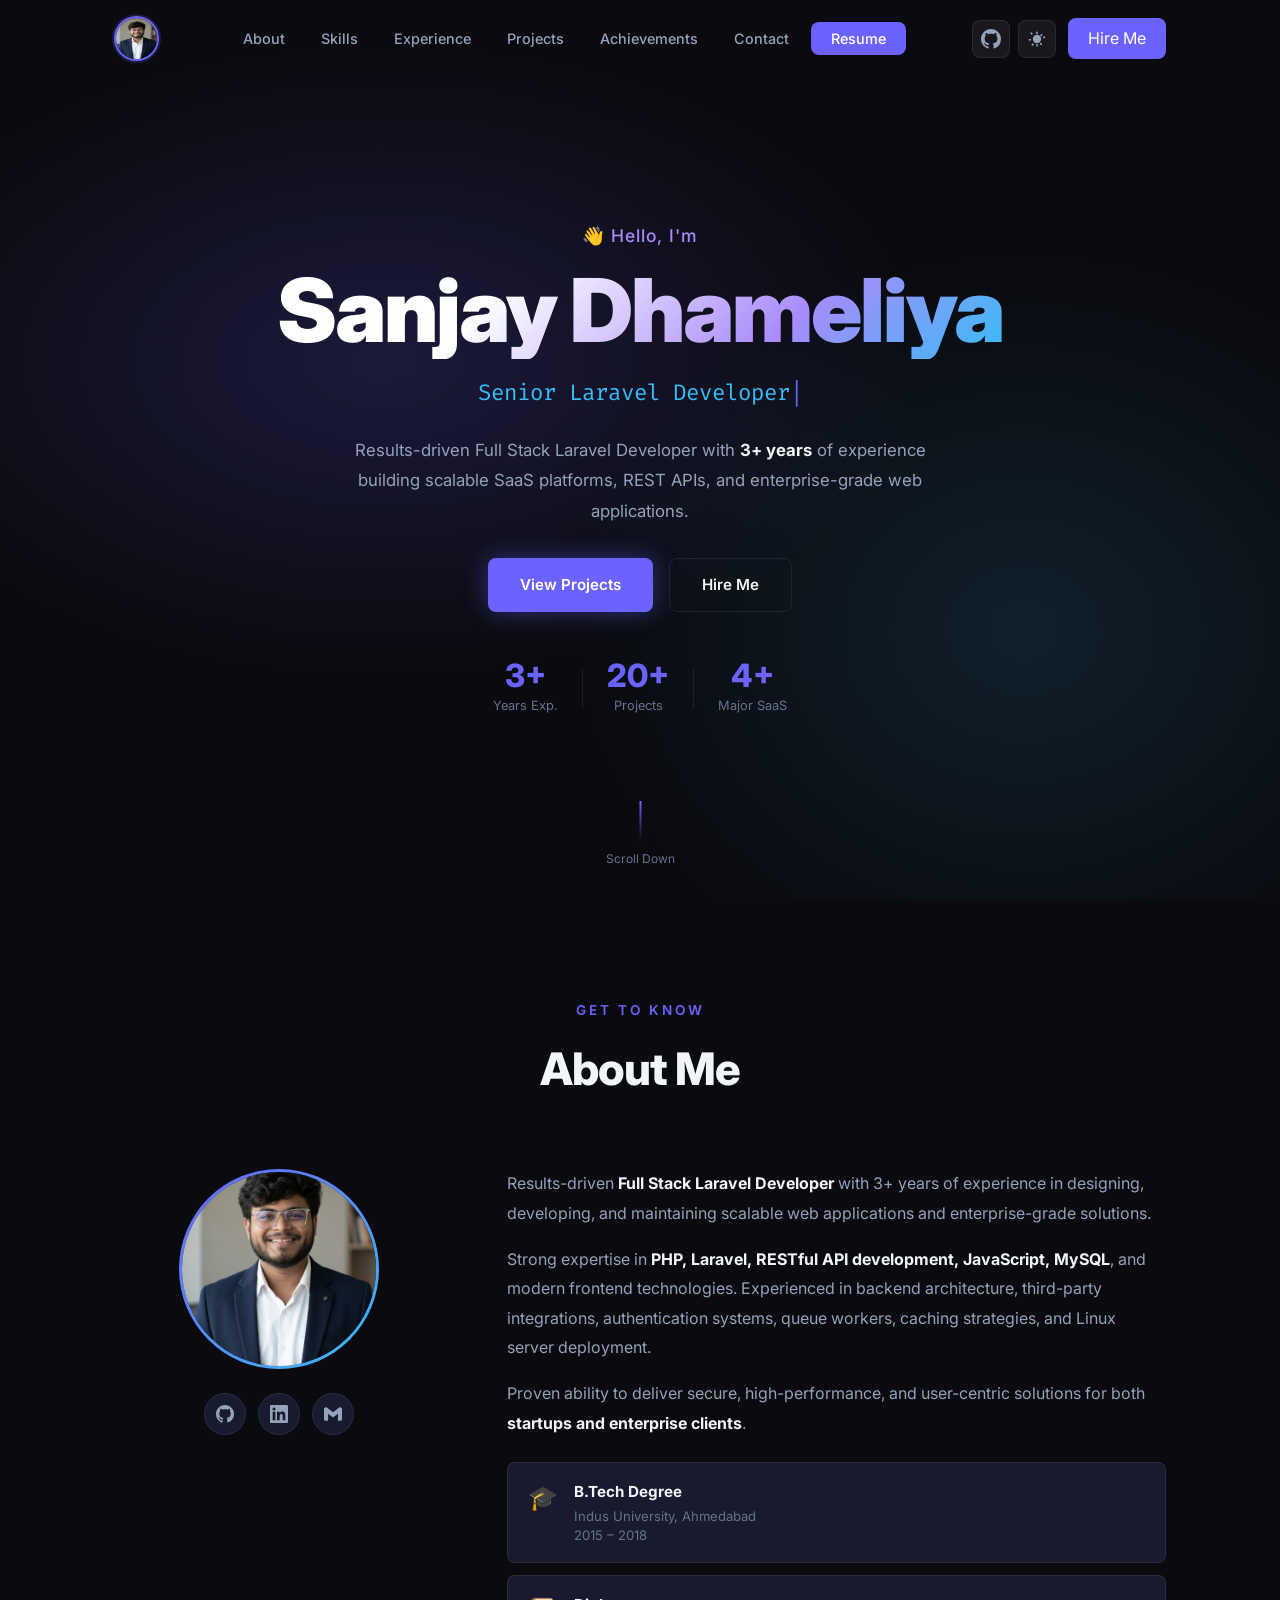
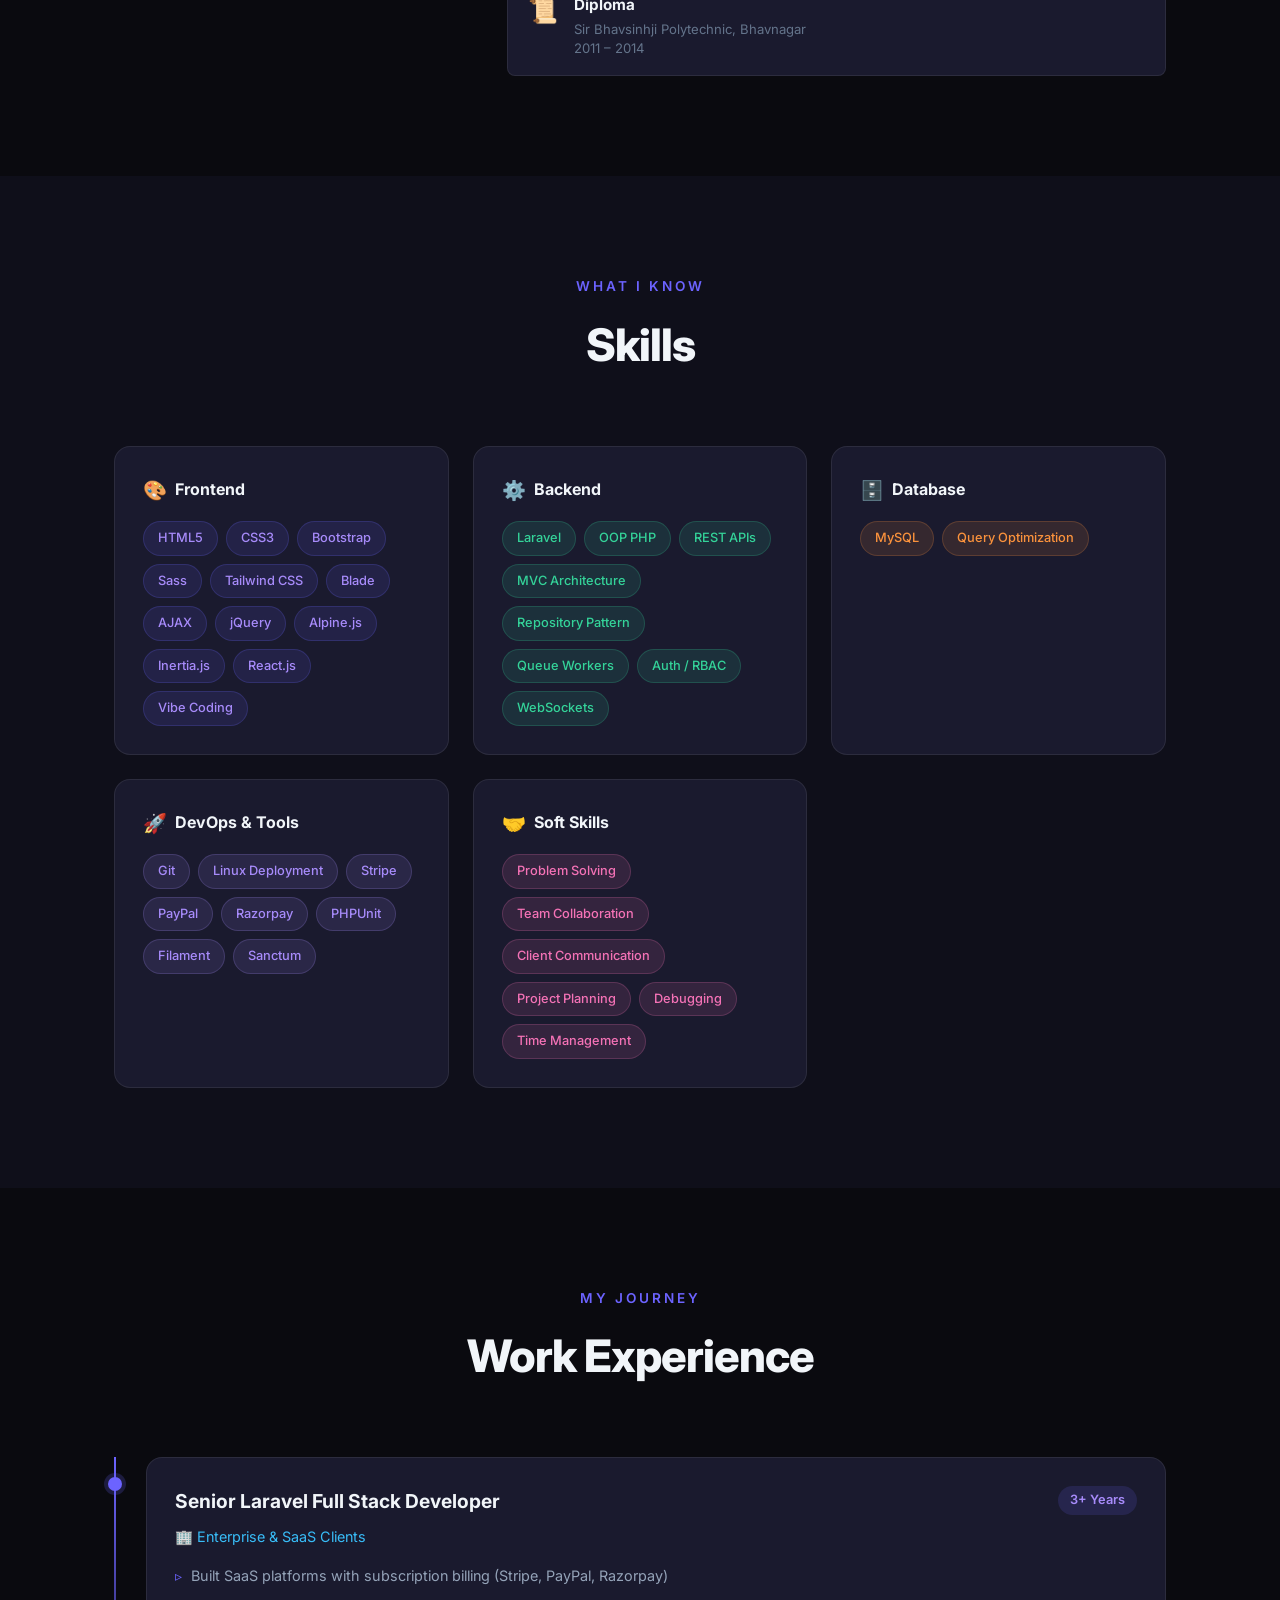
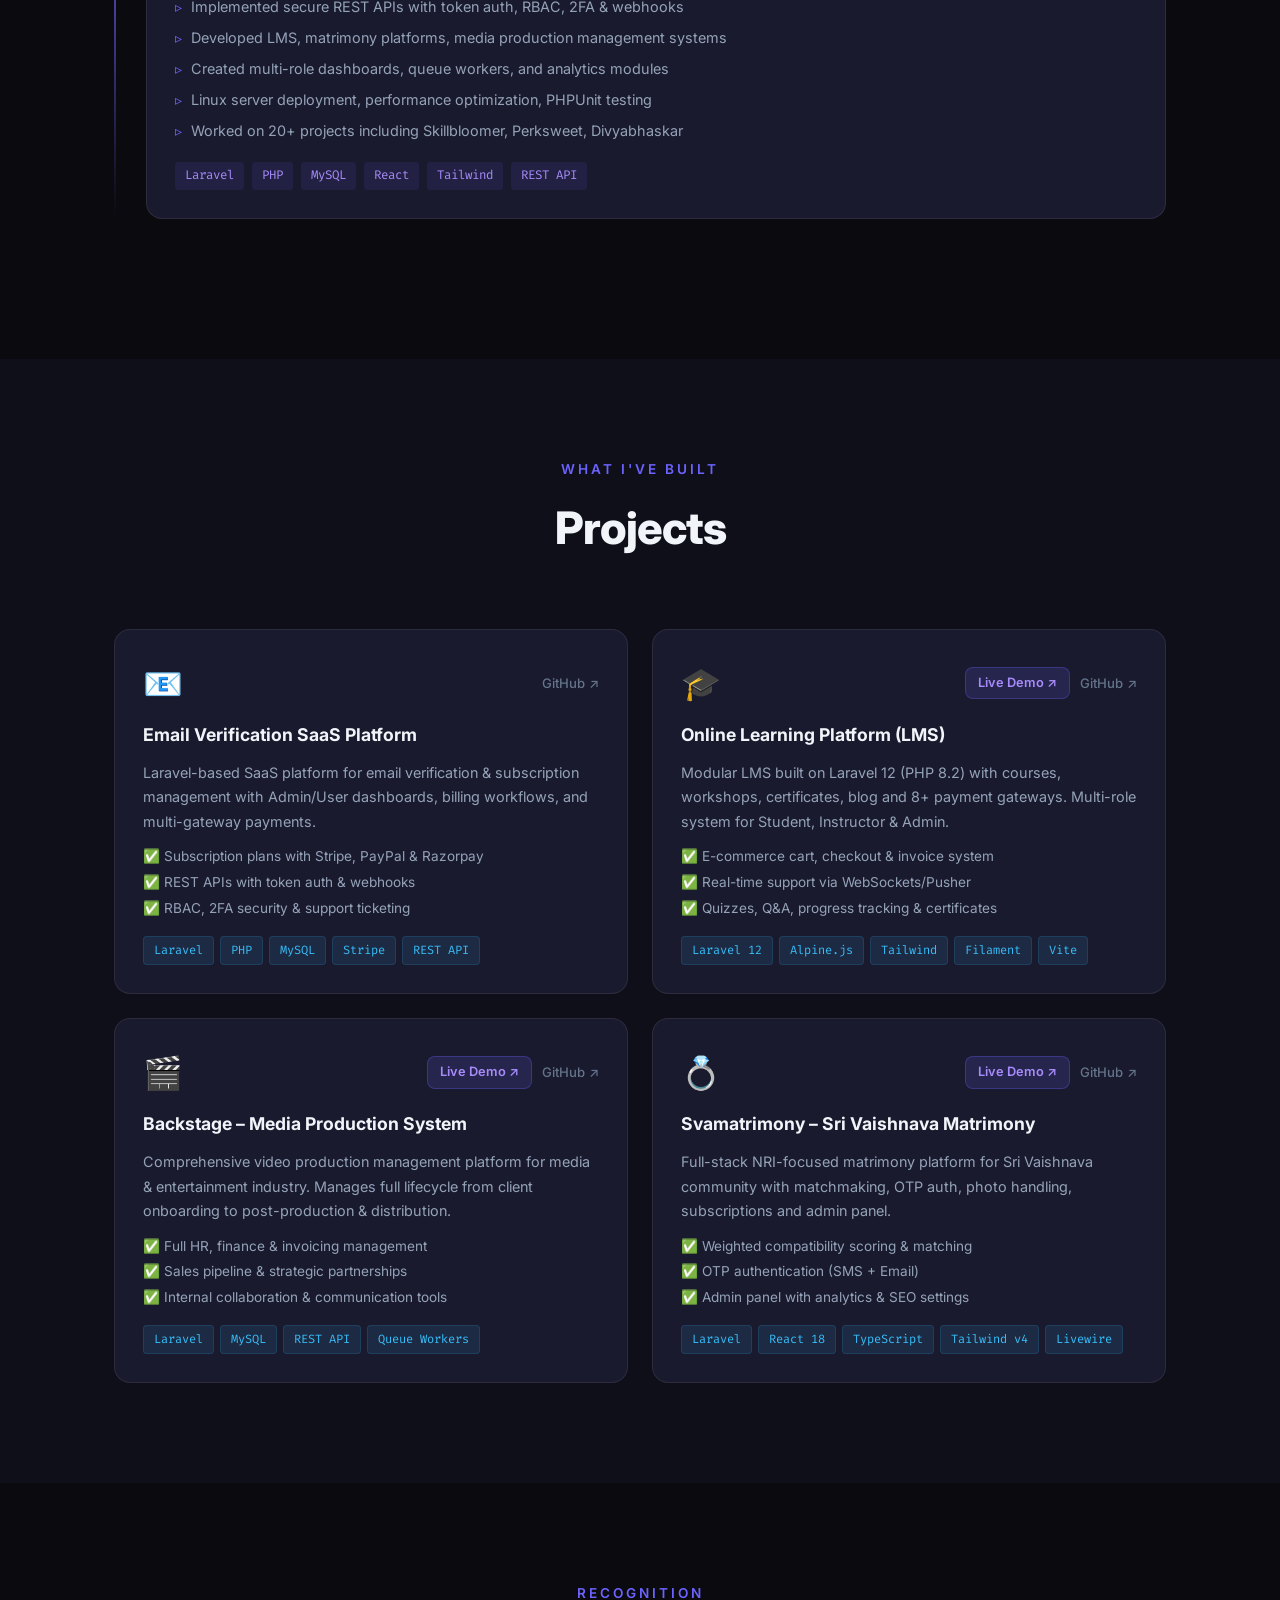
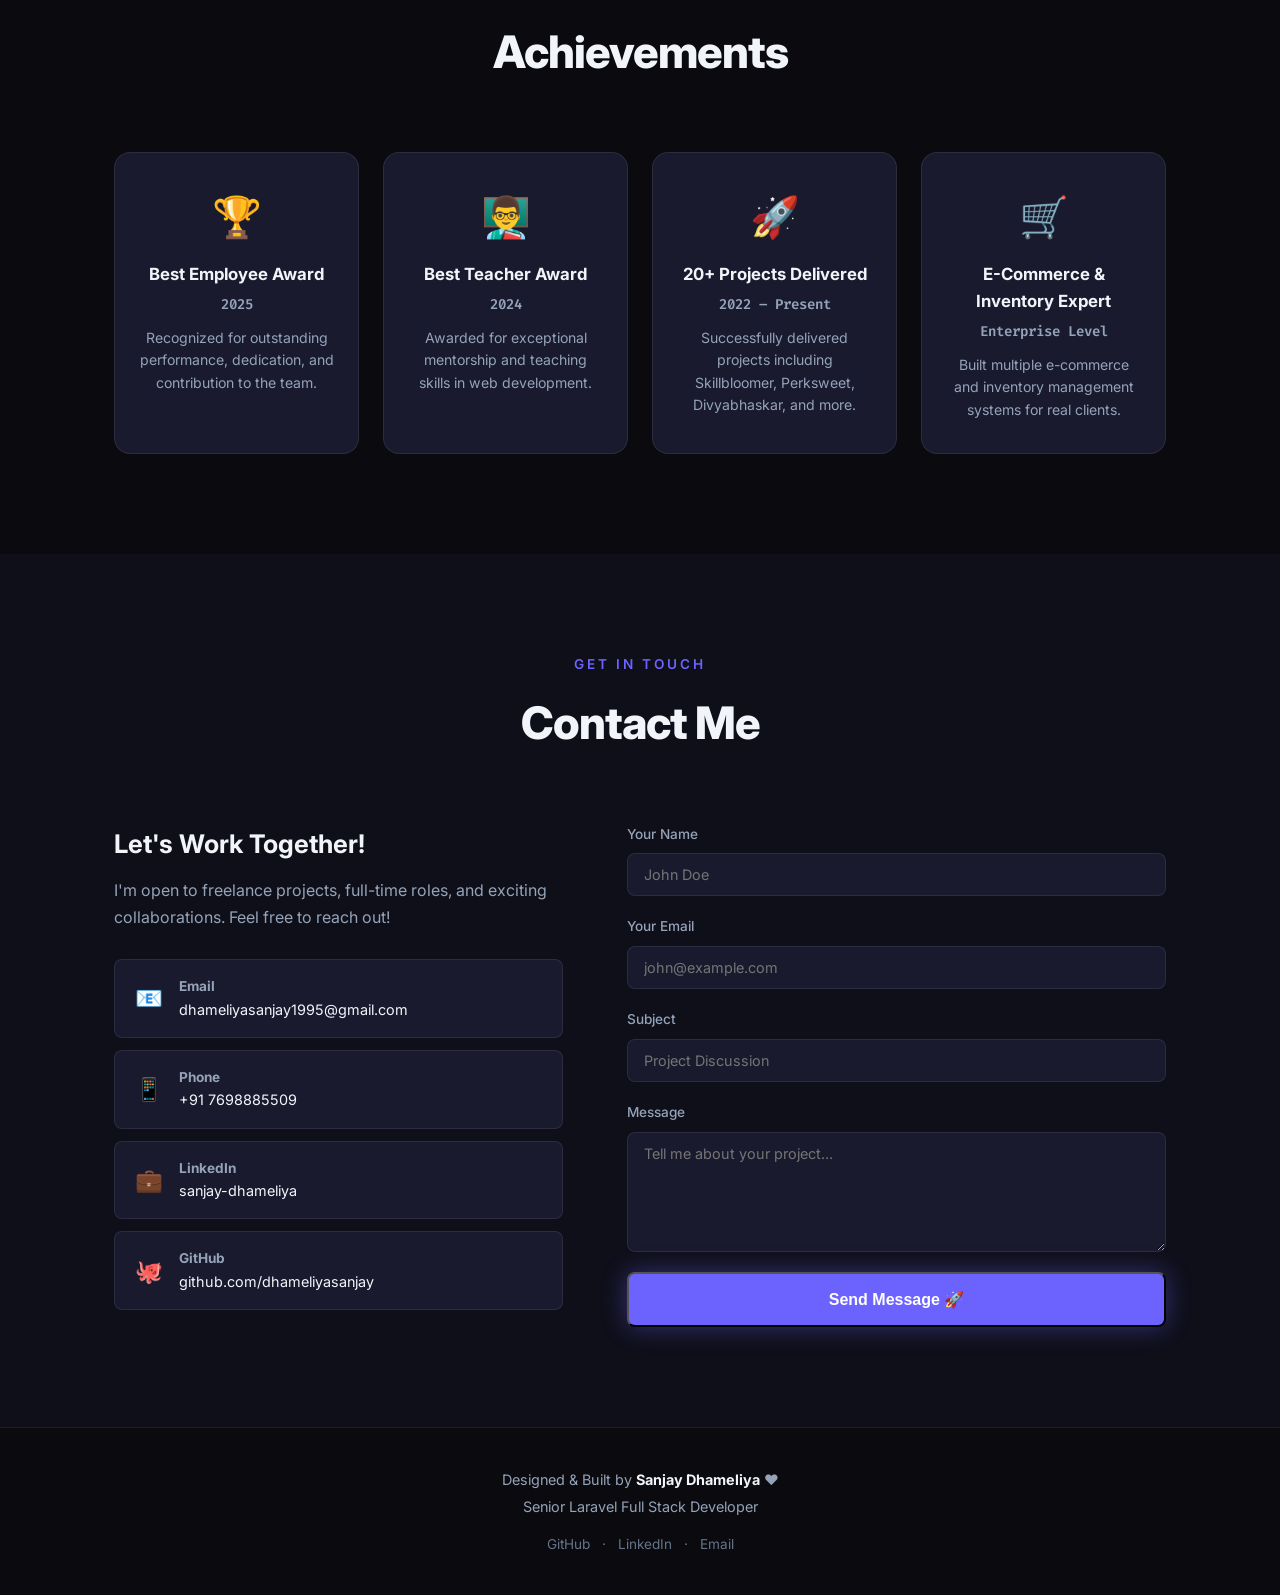
==== index.html @ bcef77a1 "Initial portfolio commit in changes1" ====
<!DOCTYPE html>
<html lang="en">
<head>
  <meta charset="UTF-8" />
  <meta name="viewport" content="width=device-width, initial-scale=1.0" />
  <title>Sanjay Dhameliya | Senior Laravel Full Stack Developer</title>
  <meta name="description" content="Senior Laravel Full Stack Developer with 3+ years experience in SaaS, APIs & Scalable Web Applications." />
  <link rel="preconnect" href="https://fonts.googleapis.com" />
  <link href="https://fonts.googleapis.com/css2?family=Inter:wght@300;400;500;600;700;800;900&family=Fira+Code:wght@400;500&display=swap" rel="stylesheet" />
  <link rel="stylesheet" href="style.css" />
</head>
<body>

  <!-- NAV -->
  <nav class="navbar" id="navbar">
    <div class="nav-container">
      <a href="#hero" class="nav-logo"><img class="dot" src="images/s1.png" alt="SD" /><span ></span></a>
      <ul class="nav-links" id="navLinks">
        <li><a href="#about">About</a></li>
        <li><a href="#skills">Skills</a></li>
        <li><a href="#experience">Experience</a></li>
        <li><a href="#projects">Projects</a></li>
        <li><a href="#achievements">Achievements</a></li>
        <li><a href="#contact">Contact</a></li>
        <li><a href="Sanjay dhameliya.pdf" target="_blank" class="btn-resume">Resume</a></li>
        <li class="mobile-theme-row" style="display:none;">
          <a href="https://github.com/dhameliyasanjay" target="_blank" class="nav-icon-btn" title="GitHub" aria-label="GitHub">
            <svg viewBox="0 0 24 24" fill="currentColor" width="20" height="20"><path d="M12 0C5.37 0 0 5.37 0 12c0 5.31 3.435 9.795 8.205 11.385.6.105.825-.255.825-.57 0-.285-.015-1.23-.015-2.235-3.015.555-3.795-.735-4.035-1.41-.135-.345-.72-1.41-1.23-1.695-.42-.225-1.02-.78-.015-.795.945-.015 1.62.87 1.845 1.23 1.08 1.815 2.805 1.305 3.495.99.105-.78.42-1.305.765-1.605-2.67-.3-5.46-1.335-5.46-5.925 0-1.305.465-2.385 1.23-3.225-.12-.3-.54-1.53.12-3.18 0 0 1.005-.315 3.3 1.23.96-.27 1.98-.405 3-.405s2.04.135 3 .405c2.295-1.56 3.3-1.23 3.3-1.23.66 1.65.24 2.88.12 3.18.765.84 1.23 1.905 1.23 3.225 0 4.605-2.805 5.625-5.475 5.925.435.375.81 1.095.81 2.22 0 1.605-.015 2.895-.015 3.3 0 .315.225.69.825.57A12.02 12.02 0 0024 12c0-6.63-5.37-12-12-12z"/></svg>
          </a>
          <button class="nav-icon-btn" id="themeToggleMobile" title="Toggle Theme" aria-label="Toggle Theme">
            <svg id="themeIconMobile" viewBox="0 0 24 24" fill="currentColor" width="20" height="20"><path d="M12 3a1 1 0 011 1v1a1 1 0 11-2 0V4a1 1 0 011-1zm0 15a1 1 0 011 1v1a1 1 0 11-2 0v-1a1 1 0 011-1zm9-9a1 1 0 110 2h-1a1 1 0 110-2h1zM4 12a1 1 0 110 2H3a1 1 0 110-2h1zm14.243-5.757a1 1 0 010 1.414l-.707.707a1 1 0 11-1.414-1.414l.707-.707a1 1 0 011.414 0zM7.879 17.536a1 1 0 010 1.414l-.707.707a1 1 0 11-1.414-1.414l.707-.707a1 1 0 011.414 0zm9.9 1.414a1 1 0 01-1.414 0l-.707-.707a1 1 0 011.414-1.414l.707.707a1 1 0 010 1.414zM6.464 6.464a1 1 0 01-1.414 0l-.707-.707A1 1 0 015.757 4.343l.707.707a1 1 0 010 1.414zM12 7a5 5 0 110 10A5 5 0 0112 7z"/></svg>
          </button>
          <span style="color:var(--text3); font-size:0.85rem;">Toggle Theme</span>
        </li>
      </ul>

      <div class="nav-actions">
        <a href="https://github.com/dhameliyasanjay" target="_blank" class="nav-icon-btn" title="GitHub" aria-label="GitHub">
          <svg viewBox="0 0 24 24" fill="currentColor" width="20" height="20"><path d="M12 0C5.37 0 0 5.37 0 12c0 5.31 3.435 9.795 8.205 11.385.6.105.825-.255.825-.57 0-.285-.015-1.23-.015-2.235-3.015.555-3.795-.735-4.035-1.41-.135-.345-.72-1.41-1.23-1.695-.42-.225-1.02-.78-.015-.795.945-.015 1.62.87 1.845 1.23 1.08 1.815 2.805 1.305 3.495.99.105-.78.42-1.305.765-1.605-2.67-.3-5.46-1.335-5.46-5.925 0-1.305.465-2.385 1.23-3.225-.12-.3-.54-1.53.12-3.18 0 0 1.005-.315 3.3 1.23.96-.27 1.98-.405 3-.405s2.04.135 3 .405c2.295-1.56 3.3-1.23 3.3-1.23.66 1.65.24 2.88.12 3.18.765.84 1.23 1.905 1.23 3.225 0 4.605-2.805 5.625-5.475 5.925.435.375.81 1.095.81 2.22 0 1.605-.015 2.895-.015 3.3 0 .315.225.69.825.57A12.02 12.02 0 0024 12c0-6.63-5.37-12-12-12z"/></svg>
        </a>
        <button class="nav-icon-btn" id="themeToggle" title="Toggle Theme" aria-label="Toggle Theme">
          <svg id="themeIcon" viewBox="0 0 24 24" fill="currentColor" width="20" height="20"><path d="M12 3a1 1 0 011 1v1a1 1 0 11-2 0V4a1 1 0 011-1zm0 15a1 1 0 011 1v1a1 1 0 11-2 0v-1a1 1 0 011-1zm9-9a1 1 0 110 2h-1a1 1 0 110-2h1zM4 12a1 1 0 110 2H3a1 1 0 110-2h1zm14.243-5.757a1 1 0 010 1.414l-.707.707a1 1 0 11-1.414-1.414l.707-.707a1 1 0 011.414 0zM7.879 17.536a1 1 0 010 1.414l-.707.707a1 1 0 11-1.414-1.414l.707-.707a1 1 0 011.414 0zm9.9 1.414a1 1 0 01-1.414 0l-.707-.707a1 1 0 011.414-1.414l.707.707a1 1 0 010 1.414zM6.464 6.464a1 1 0 01-1.414 0l-.707-.707A1 1 0 015.757 4.343l.707.707a1 1 0 010 1.414zM12 7a5 5 0 110 10A5 5 0 0112 7z"/></svg>
        </button>
        <a href="#contact" class="btn-resume nav-hire-btn">Hire Me</a>
      </div>
      <button class="hamburger" id="hamburger" aria-label="Menu">
        <span></span><span></span><span></span>
      </button>
    </div>
  </nav>

  <!-- HERO -->
  <section class="hero" id="hero">
    <div class="hero-bg"></div>
    <div class="hero-content">
      <p class="hero-greeting reveal">👋 Hello, I'm</p>
      <h1 class="hero-name reveal">Sanjay Dhameliya</h1>
      <h2 class="hero-role reveal">
        <span class="typed-text" id="typedText"></span><span class="cursor">|</span>
      </h2>
      <p class="hero-desc reveal">
        Results-driven Full Stack Laravel Developer with <strong>3+ years</strong> of experience building scalable SaaS platforms, REST APIs, and enterprise-grade web applications.
      </p>
      <div class="hero-btns reveal">
        <a href="#projects" class="btn-primary">View Projects</a>
        <a href="#contact" class="btn-secondary">Hire Me</a>
      </div>
      <div class="hero-stats reveal">
        <div class="stat"><span class="stat-num">3+</span><span class="stat-label">Years Exp.</span></div>
        <div class="stat-divider"></div>
        <div class="stat"><span class="stat-num">20+</span><span class="stat-label">Projects</span></div>
        <div class="stat-divider"></div>
        <div class="stat"><span class="stat-num">4</span><span class="stat-label">Major SaaS</span></div>
      </div>
    </div>
    <div class="hero-scroll">
      <span></span>
      <p>Scroll Down</p>
    </div>
  </section>

  <!-- ABOUT -->
  <section class="section" id="about">
    <div class="container">
      <div class="section-header reveal">
        <p class="section-tag">Get To Know</p>
        <h2 class="section-title">About Me</h2>
      </div>
      <div class="about-grid">
        <div class="about-image reveal">
          <div class="about-avatar">
            <div class="avatar-inner">
              <img src="images/s1.png" alt="Sanjay Dhameliya" class="avatar-img" />
            </div>
          </div>
          <div class="about-socials">
            <a href="https://github.com/dhameliyasanjay" target="_blank" class="social-link" title="GitHub">
              <svg viewBox="0 0 24 24" fill="currentColor"><path d="M12 0C5.37 0 0 5.37 0 12c0 5.31 3.435 9.795 8.205 11.385.6.105.825-.255.825-.57 0-.285-.015-1.23-.015-2.235-3.015.555-3.795-.735-4.035-1.41-.135-.345-.72-1.41-1.23-1.695-.42-.225-1.02-.78-.015-.795.945-.015 1.62.87 1.845 1.23 1.08 1.815 2.805 1.305 3.495.99.105-.78.42-1.305.765-1.605-2.67-.3-5.46-1.335-5.46-5.925 0-1.305.465-2.385 1.23-3.225-.12-.3-.54-1.53.12-3.18 0 0 1.005-.315 3.3 1.23.96-.27 1.98-.405 3-.405s2.04.135 3 .405c2.295-1.56 3.3-1.23 3.3-1.23.66 1.65.24 2.88.12 3.18.765.84 1.23 1.905 1.23 3.225 0 4.605-2.805 5.625-5.475 5.925.435.375.81 1.095.81 2.22 0 1.605-.015 2.895-.015 3.3 0 .315.225.69.825.57A12.02 12.02 0 0024 12c0-6.63-5.37-12-12-12z"/></svg>
            </a>
            <a href="https://www.linkedin.com/in/sanjay-dhameliya" target="_blank" class="social-link" title="LinkedIn">
              <svg viewBox="0 0 24 24" fill="currentColor"><path d="M20.447 20.452h-3.554v-5.569c0-1.328-.027-3.037-1.852-3.037-1.853 0-2.136 1.445-2.136 2.939v5.667H9.351V9h3.414v1.561h.046c.477-.9 1.637-1.85 3.37-1.85 3.601 0 4.267 2.37 4.267 5.455v6.286zM5.337 7.433a2.062 2.062 0 01-2.063-2.065 2.064 2.064 0 112.063 2.065zm1.782 13.019H3.555V9h3.564v11.452zM22.225 0H1.771C.792 0 0 .774 0 1.729v20.542C0 23.227.792 24 1.771 24h20.451C23.2 24 24 23.227 24 22.271V1.729C24 .774 23.2 0 22.222 0h.003z"/></svg>
            </a>
            <a href="mailto:dhameliyasanjay1995@gmail.com" class="social-link" title="Email">
              <svg viewBox="0 0 24 24" fill="currentColor"><path d="M24 5.457v13.909c0 .904-.732 1.636-1.636 1.636h-3.819V11.73L12 16.64l-6.545-4.91v9.273H1.636A1.636 1.636 0 010 19.366V5.457c0-2.023 2.309-3.178 3.927-1.964L5.455 4.64 12 9.548l6.545-4.91 1.528-1.145C21.69 2.28 24 3.434 24 5.457z"/></svg>
            </a>
          </div>
        </div>
        <div class="about-text reveal">
          <p>Results-driven <strong>Full Stack Laravel Developer</strong> with 3+ years of experience in designing, developing, and maintaining scalable web applications and enterprise-grade solutions.</p>
          <p>Strong expertise in <strong>PHP, Laravel, RESTful API development, JavaScript, MySQL</strong>, and modern frontend technologies. Experienced in backend architecture, third-party integrations, authentication systems, queue workers, caching strategies, and Linux server deployment.</p>
          <p>Proven ability to deliver secure, high-performance, and user-centric solutions for both <strong>startups and enterprise clients</strong>.</p>
          <div class="about-cards">
            <div class="about-card">
              <span class="about-card-icon">🎓</span>
              <div>
                <strong>B.Tech Degree</strong>
                <p>Indus University, Ahmedabad<br/>2015 – 2018</p>
              </div>
            </div>
            <div class="about-card">
              <span class="about-card-icon">📜</span>
              <div>
                <strong>Diploma</strong>
                <p>Sir Bhavsinhji Polytechnic, Bhavnagar<br/>2011 – 2014</p>
              </div>
            </div>
          </div>
        </div>
      </div>
    </div>
  </section>

  <!-- SKILLS -->
  <section class="section section-dark" id="skills">
    <div class="container">
      <div class="section-header reveal">
        <p class="section-tag">What I Know</p>
        <h2 class="section-title">Skills</h2>
      </div>
      <div class="skills-grid">
        <div class="skill-group reveal">
          <h3 class="skill-group-title"><span class="skill-icon">🎨</span> Frontend</h3>
          <div class="skill-tags">
            <span class="tag">HTML5</span><span class="tag">CSS3</span><span class="tag">Bootstrap</span>
            <span class="tag">Sass</span><span class="tag">Tailwind CSS</span><span class="tag">Blade</span>
            <span class="tag">AJAX</span><span class="tag">jQuery</span><span class="tag">Alpine.js</span>
            <span class="tag">Inertia.js</span><span class="tag">React.js</span><span class="tag">Vibe Coding</span>
          </div>
        </div>
        <div class="skill-group reveal">
          <h3 class="skill-group-title"><span class="skill-icon">⚙️</span> Backend</h3>
          <div class="skill-tags">
            <span class="tag tag-green">Laravel</span><span class="tag tag-green">OOP PHP</span>
            <span class="tag tag-green">REST APIs</span><span class="tag tag-green">MVC Architecture</span>
            <span class="tag tag-green">Repository Pattern</span><span class="tag tag-green">Queue Workers</span>
            <span class="tag tag-green">Auth / RBAC</span><span class="tag tag-green">WebSockets</span>
          </div>
        </div>
        <div class="skill-group reveal">
          <h3 class="skill-group-title"><span class="skill-icon">🗄️</span> Database</h3>
          <div class="skill-tags">
            <span class="tag tag-orange">MySQL</span><span class="tag tag-orange">Query Optimization</span>
          </div>
        </div>
        <div class="skill-group reveal">
          <h3 class="skill-group-title"><span class="skill-icon">🚀</span> DevOps & Tools</h3>
          <div class="skill-tags">
            <span class="tag tag-purple">Git</span><span class="tag tag-purple">Linux Deployment</span>
            <span class="tag tag-purple">Stripe</span><span class="tag tag-purple">PayPal</span>
            <span class="tag tag-purple">Razorpay</span><span class="tag tag-purple">PHPUnit</span>
            <span class="tag tag-purple">Filament</span><span class="tag tag-purple">Sanctum</span>
          </div>
        </div>
        <div class="skill-group reveal">
          <h3 class="skill-group-title"><span class="skill-icon">🤝</span> Soft Skills</h3>
          <div class="skill-tags">
            <span class="tag tag-pink">Problem Solving</span><span class="tag tag-pink">Team Collaboration</span>
            <span class="tag tag-pink">Client Communication</span><span class="tag tag-pink">Project Planning</span>
            <span class="tag tag-pink">Debugging</span><span class="tag tag-pink">Time Management</span>
          </div>
        </div>
      </div>
    </div>
  </section>

  <!-- EXPERIENCE -->
  <section class="section" id="experience">
    <div class="container">
      <div class="section-header reveal">
        <p class="section-tag">My Journey</p>
        <h2 class="section-title">Work Experience</h2>
      </div>
      <div class="timeline">
        <div class="timeline-item reveal">
          <div class="timeline-dot"></div>
          <div class="timeline-card">
            <div class="timeline-header">
              <h3>Senior Laravel Full Stack Developer</h3>
              <span class="timeline-badge">3+ Years</span>
            </div>
            <p class="timeline-company">🏢 Enterprise & SaaS Clients</p>
            <ul class="timeline-list">
              <li>Built SaaS platforms with subscription billing (Stripe, PayPal, Razorpay)</li>
              <li>Implemented secure REST APIs with token auth, RBAC, 2FA & webhooks</li>
              <li>Developed LMS, matrimony platforms, media production management systems</li>
              <li>Created multi-role dashboards, queue workers, and analytics modules</li>
              <li>Linux server deployment, performance optimization, PHPUnit testing</li>
              <li>Worked on 20+ projects including Skillbloomer, Perksweet, Divyabhaskar</li>
            </ul>
            <div class="timeline-tech">
              <span>Laravel</span><span>PHP</span><span>MySQL</span><span>React</span><span>Tailwind</span><span>REST API</span>
            </div>
          </div>
        </div>
      </div>
    </div>
  </section>

  <!-- PROJECTS -->
  <section class="section section-dark" id="projects">
    <div class="container">
      <div class="section-header reveal">
        <p class="section-tag">What I've Built</p>
        <h2 class="section-title">Projects</h2>
      </div>
      <div class="projects-grid">

        <div class="project-card reveal">
          <div class="project-top">
            <div class="project-icon">📧</div>
            <div class="project-links">
              <a href="https://github.com/dhameliyasanjay" target="_blank" class="proj-link">GitHub ↗</a>
            </div>
          </div>
          <h3>Email Verification SaaS Platform</h3>
          <p>Laravel-based SaaS platform for email verification & subscription management with Admin/User dashboards, billing workflows, and multi-gateway payments.</p>
          <ul class="project-features">
            <li>✅ Subscription plans with Stripe, PayPal & Razorpay</li>
            <li>✅ REST APIs with token auth & webhooks</li>
            <li>✅ RBAC, 2FA security & support ticketing</li>
          </ul>
          <div class="project-tech">
            <span>Laravel</span><span>PHP</span><span>MySQL</span><span>Stripe</span><span>REST API</span>
          </div>
        </div>

        <div class="project-card reveal">
          <div class="project-top">
            <div class="project-icon">🎓</div>
            <div class="project-links">
              <a href="https://skillbloomer.com/" target="_blank" class="proj-link proj-link-demo">Live Demo ↗</a>
              <a href="https://github.com/dhameliyasanjay" target="_blank" class="proj-link">GitHub ↗</a>
            </div>
          </div>
          <h3>Online Learning Platform (LMS)</h3>
          <p>Modular LMS built on Laravel 12 (PHP 8.2) with courses, workshops, certificates, blog and 8+ payment gateways. Multi-role system for Student, Instructor & Admin.</p>
          <ul class="project-features">
            <li>✅ E-commerce cart, checkout & invoice system</li>
            <li>✅ Real-time support via WebSockets/Pusher</li>
            <li>✅ Quizzes, Q&A, progress tracking & certificates</li>
          </ul>
          <div class="project-tech">
            <span>Laravel 12</span><span>Alpine.js</span><span>Tailwind</span><span>Filament</span><span>Vite</span>
          </div>
        </div>

        <div class="project-card reveal">
          <div class="project-top">
            <div class="project-icon">🎬</div>
            <div class="project-links">
              <a href="https://backstage.ekmenmedia.com/login" target="_blank" class="proj-link proj-link-demo">Live Demo ↗</a>
              <a href="https://github.com/dhameliyasanjay" target="_blank" class="proj-link">GitHub ↗</a>
            </div>
          </div>
          <h3>Backstage – Media Production System</h3>
          <p>Comprehensive video production management platform for media & entertainment industry. Manages full lifecycle from client onboarding to post-production & distribution.</p>
          <ul class="project-features">
            <li>✅ Full HR, finance & invoicing management</li>
            <li>✅ Sales pipeline & strategic partnerships</li>
            <li>✅ Internal collaboration & communication tools</li>
          </ul>
          <div class="project-tech">
            <span>Laravel</span><span>MySQL</span><span>REST API</span><span>Queue Workers</span>
          </div>
        </div>

        <div class="project-card reveal">
          <div class="project-top">
            <div class="project-icon">💍</div>
            <div class="project-links">
              <a href="https://swmatrimoon.com/" target="_blank" class="proj-link proj-link-demo">Live Demo ↗</a>
              <a href="https://github.com/dhameliyasanjay" target="_blank" class="proj-link">GitHub ↗</a>
            </div>
          </div>
          <h3>Svamatrimony – Sri Vaishnava Matrimony</h3>
          <p>Full-stack NRI-focused matrimony platform for Sri Vaishnava community with matchmaking, OTP auth, photo handling, subscriptions and admin panel.</p>
          <ul class="project-features">
            <li>✅ Weighted compatibility scoring & matching</li>
            <li>✅ OTP authentication (SMS + Email)</li>
            <li>✅ Admin panel with analytics & SEO settings</li>
          </ul>
          <div class="project-tech">
            <span>Laravel</span><span>React 18</span><span>TypeScript</span><span>Tailwind v4</span><span>Livewire</span>
          </div>
        </div>

      </div>
    </div>
  </section>

  <!-- ACHIEVEMENTS -->
  <section class="section" id="achievements">
    <div class="container">
      <div class="section-header reveal">
        <p class="section-tag">Recognition</p>
        <h2 class="section-title">Achievements</h2>
      </div>
      <div class="achievements-grid">
        <div class="achievement-card reveal">
          <div class="achievement-icon">🏆</div>
          <h3>Best Employee Award</h3>
          <p class="achievement-year">2025</p>
          <p>Recognized for outstanding performance, dedication, and contribution to the team.</p>
        </div>
        <div class="achievement-card reveal">
          <div class="achievement-icon">👨‍🏫</div>
          <h3>Best Teacher Award</h3>
          <p class="achievement-year">2024</p>
          <p>Awarded for exceptional mentorship and teaching skills in web development.</p>
        </div>
        <div class="achievement-card reveal">
          <div class="achievement-icon">🚀</div>
          <h3>20+ Projects Delivered</h3>
          <p class="achievement-year">2022 – Present</p>
          <p>Successfully delivered projects including Skillbloomer, Perksweet, Divyabhaskar, and more.</p>
        </div>
        <div class="achievement-card reveal">
          <div class="achievement-icon">🛒</div>
          <h3>E-Commerce & Inventory Expert</h3>
          <p class="achievement-year">Enterprise Level</p>
          <p>Built multiple e-commerce and inventory management systems for real clients.</p>
        </div>
      </div>
    </div>
  </section>

  <!-- CONTACT -->
  <section class="section section-dark" id="contact">
    <div class="container">
      <div class="section-header reveal">
        <p class="section-tag">Get In Touch</p>
        <h2 class="section-title">Contact Me</h2>
      </div>
      <div class="contact-grid">
        <div class="contact-info reveal">
          <h3>Let's Work Together!</h3>
          <p>I'm open to freelance projects, full-time roles, and exciting collaborations. Feel free to reach out!</p>
          <div class="contact-items">
            <a href="mailto:dhameliyasanjay1995@gmail.com" class="contact-item">
              <span class="contact-item-icon">📧</span>
              <div>
                <strong>Email</strong>
                <p>dhameliyasanjay1995@gmail.com</p>
              </div>
            </a>
            <a href="tel:+917698885509" class="contact-item">
              <span class="contact-item-icon">📱</span>
              <div>
                <strong>Phone</strong>
                <p>+91 7698885509</p>
              </div>
            </a>
            <a href="https://www.linkedin.com/in/sanjay-dhameliya" target="_blank" class="contact-item">
              <span class="contact-item-icon">💼</span>
              <div>
                <strong>LinkedIn</strong>
                <p>sanjay-dhameliya</p>
              </div>
            </a>
            <a href="https://github.com/dhameliyasanjay" target="_blank" class="contact-item">
              <span class="contact-item-icon">🐙</span>
              <div>
                <strong>GitHub</strong>
                <p>github.com/dhameliyasanjay</p>
              </div>
            </a>
          </div>
        </div>
        <form class="contact-form reveal" id="contactForm" onsubmit="handleSubmit(event)">
          <div class="form-group">
            <label for="name">Your Name</label>
            <input type="text" id="name" name="name" placeholder="John Doe" required />
          </div>
          <div class="form-group">
            <label for="email">Your Email</label>
            <input type="email" id="email" name="email" placeholder="john@example.com" required />
          </div>
          <div class="form-group">
            <label for="subject">Subject</label>
            <input type="text" id="subject" name="subject" placeholder="Project Discussion" required />
          </div>
          <div class="form-group">
            <label for="message">Message</label>
            <textarea id="message" name="message" rows="5" placeholder="Tell me about your project..." required></textarea>
          </div>
          <button type="submit" class="btn-primary btn-full" id="submitBtn">Send Message 🚀</button>
        </form>
      </div>
    </div>
  </section>

  <!-- FOOTER -->
  <footer class="footer">
    <div class="container">
      <p>Designed & Built by <strong>Sanjay Dhameliya</strong> ❤️</p>
      <p class="footer-sub">Senior Laravel Full Stack Developer</p>
      <div class="footer-socials">
        <a href="https://github.com/dhameliyasanjay" target="_blank">GitHub</a>
        <span>·</span>
        <a href="https://www.linkedin.com/in/sanjay-dhameliya" target="_blank">LinkedIn</a>
        <span>·</span>
        <a href="mailto:dhameliyasanjay1995@gmail.com">Email</a>
      </div>
    </div>
  </footer>

  <script src="script.js"></script>
</body>
</html>
---- style.css ----
/* ===========================
   SANJAY DHAMELIYA - PORTFOLIO
   =========================== */

@import url('https://fonts.googleapis.com/css2?family=Inter:wght@300;400;500;600;700;800;900&family=Fira+Code:wght@400;500&display=swap');

:root {
  --bg: #0a0a0f;
  --bg2: #0f0f1a;
  --bg3: #13131f;
  --card: #1a1a2e;
  --card2: #16213e;
  --border: rgba(255,255,255,0.08);
  --accent: #6c63ff;
  --accent2: #a78bfa;
  --accent3: #38bdf8;
  --green: #34d399;
  --orange: #fb923c;
  --pink: #f472b6;
  --text: #f1f5f9;
  --text2: #94a3b8;
  --text3: #64748b;
  --radius: 16px;
  --radius-sm: 8px;
  --shadow: 0 4px 32px rgba(108,99,255,0.15);
  --transition: 0.3s cubic-bezier(0.4,0,0.2,1);
}

*, *::before, *::after { margin: 0; padding: 0; box-sizing: border-box; }

html { scroll-behavior: smooth; }

body {
  font-family: 'Inter', sans-serif;
  background: var(--bg);
  color: var(--text);
  line-height: 1.6;
  overflow-x: hidden;
}

a { text-decoration: none; color: inherit; }
ul { list-style: none; }

.container { max-width: 1100px; margin: 0 auto; padding: 0 24px; }

/* ===== NAVBAR ===== */
.navbar {
  position: fixed; top: 0; left: 0; right: 0; z-index: 1000;
  padding: 16px 0;
  transition: var(--transition);
}
.navbar.scrolled {
  background: rgba(10,10,15,0.95);
  backdrop-filter: blur(20px);
  border-bottom: 1px solid transparent;
  padding: 12px 0;
}
.nav-container {
  max-width: 1100px; margin: 0 auto; padding: 0 24px;
  display: flex; align-items: center; justify-content: space-between;
}
.nav-logo {
  display: inline-flex; align-items: center; gap: 4px;
  font-size: 1.6rem; font-weight: 900; color: var(--text);
  letter-spacing: -1px;
}
.nav-logo .dot {
  width: 45px; height: 45px; display: inline-flex; align-items: center; justify-content: center;
  border-radius: 50%; overflow: hidden; border: 2px solid var(--accent);
  box-shadow: 0 0 0 2px rgba(108,99,255,0.2); flex-shrink: 0;
}
.nav-logo .dot img {
  width: 100%; height: 100%; object-fit: cover; display: block;
}
.nav-links { display: flex; align-items: center; gap: 8px; }
.nav-links a {
  padding: 8px 14px; border-radius: var(--radius-sm);
  font-size: 0.9rem; font-weight: 500; color: var(--text2);
  transition: var(--transition);
}
.nav-links a:hover { color: var(--text); background: rgba(255,255,255,0.06); }
.btn-resume {
  background: var(--accent) !important;
  color: #fff !important;
  padding: 8px 20px !important;
  border-radius: var(--radius-sm) !important;
}
.btn-resume:hover { background: var(--accent2) !important; transform: translateY(-1px); }
.nav-actions {
  display: flex; align-items: center; gap: 8px;
}
.nav-icon-btn {
  display: inline-flex; align-items: center; justify-content: center;
  width: 38px; height: 38px; border-radius: var(--radius-sm);
  background: rgba(255,255,255,0.06); border: 1px solid var(--border);
  color: var(--text2); cursor: pointer; transition: var(--transition);
  text-decoration: none;
}
.nav-icon-btn:hover {
  background: rgba(108,99,255,0.15); border-color: var(--accent);
  color: var(--text); transform: translateY(-1px);
}
.nav-hire-btn {
  padding: 8px 20px !important; margin-left: 4px;
}
.hamburger {
  display: none; background: none; border: none; cursor: pointer;
  flex-direction: column; gap: 5px; padding: 4px;
}
.hamburger span {
  display: block; width: 24px; height: 2px;
  background: var(--text); border-radius: 2px;
  transition: var(--transition);
}

/* ===== HERO ===== */
.hero {
  min-height: 100vh; display: flex; align-items: center;
  position: relative; overflow: hidden; padding: 80px 24px 40px;
}
.hero-bg {
  position: absolute; inset: 0; z-index: 0;
  background:
    radial-gradient(ellipse 60% 50% at 30% 40%, rgba(108,99,255,0.18) 0%, transparent 70%),
    radial-gradient(ellipse 50% 60% at 80% 70%, rgba(56,189,248,0.12) 0%, transparent 70%);
}
.hero-content {
  position: relative; z-index: 1;
  max-width: 750px; margin: 0 auto; text-align: center;
}
.hero-greeting {
  font-size: 1.1rem; color: var(--accent2); font-weight: 500;
  margin-bottom: 12px; letter-spacing: 1px;
}
.hero-name {
  font-size: clamp(3rem, 8vw, 5.5rem);
  font-weight: 900; letter-spacing: -2px;
  background: linear-gradient(135deg, #fff 30%, var(--accent2) 70%, var(--accent3));
  -webkit-background-clip: text; -webkit-text-fill-color: transparent;
  background-clip: text; line-height: 1.1; margin-bottom: 16px;
}
.hero-role {
  font-size: clamp(1rem, 3vw, 1.4rem); font-weight: 400;
  color: var(--text2); margin-bottom: 24px; min-height: 2rem;
  font-family: 'Fira Code', monospace;
}
.typed-text { color: var(--accent3); }
.cursor { animation: blink 1s infinite; color: var(--accent); }
@keyframes blink { 0%,100%{opacity:1} 50%{opacity:0} }
.hero-desc {
  font-size: 1.05rem; color: var(--text2); max-width: 580px;
  margin: 0 auto 32px; line-height: 1.8;
}
.hero-desc strong { color: var(--text); }
.hero-btns { display: flex; gap: 16px; justify-content: center; flex-wrap: wrap; margin-bottom: 48px; }
.btn-primary {
  display: inline-flex; align-items: center; gap: 8px;
  padding: 14px 32px; border-radius: var(--radius-sm);
  background: var(--accent); color: #fff; font-weight: 600;
  font-size: 0.95rem; transition: var(--transition);
  box-shadow: 0 0 24px rgba(108,99,255,0.4);
}
.btn-primary:hover {
  transform: translateY(-2px); background: var(--accent2);
  box-shadow: 0 0 36px rgba(108,99,255,0.6);
}
.btn-secondary {
  display: inline-flex; align-items: center; gap: 8px;
  padding: 14px 32px; border-radius: var(--radius-sm);
  background: transparent; color: var(--text);
  border: 1.5px solid var(--border); font-weight: 600;
  font-size: 0.95rem; transition: var(--transition);
}
.btn-secondary:hover {
  border-color: var(--accent); color: var(--accent);
  transform: translateY(-2px); background: rgba(108,99,255,0.08);
}
.hero-stats {
  display: flex; align-items: center; justify-content: center;
  gap: 24px; flex-wrap: wrap;
}
.stat { text-align: center; }
.stat-num {
  display: block; font-size: 2rem; font-weight: 800;
  color: var(--accent); line-height: 1;
}
.stat-label { font-size: 0.8rem; color: var(--text3); margin-top: 4px; }
.stat-divider { width: 1px; height: 40px; background: var(--border); }
.hero-scroll {
  position: absolute; bottom: 32px; left: 50%; transform: translateX(-50%);
  display: flex; flex-direction: column; align-items: center; gap: 8px;
  color: var(--text3); font-size: 0.75rem;
}
.hero-scroll span {
  width: 2px; height: 40px;
  background: linear-gradient(to bottom, var(--accent), transparent);
  animation: scrollAnim 1.5s ease-in-out infinite;
}
@keyframes scrollAnim {
  0% { opacity: 0; transform: scaleY(0); transform-origin: top; }
  50% { opacity: 1; }
  100% { opacity: 0; transform: scaleY(1); transform-origin: bottom; }
}

/* ===== SECTIONS ===== */
.section { padding: 100px 0; }
.section-dark { background: var(--bg2); }
.section-header { text-align: center; margin-bottom: 64px; }
.section-tag {
  font-size: 0.85rem; font-weight: 600; color: var(--accent);
  text-transform: uppercase; letter-spacing: 3px; margin-bottom: 12px;
}
.section-title {
  font-size: clamp(2rem, 5vw, 2.8rem); font-weight: 800;
  letter-spacing: -1px; color: var(--text);
}

/* ===== ABOUT ===== */
.about-grid {
  display: grid; grid-template-columns: 1fr 2fr; gap: 64px; align-items: start;
}
.about-image { display: flex; flex-direction: column; align-items: center; gap: 24px; }
.about-avatar {
  width: 200px; height: 200px; border-radius: 50%;
  background: linear-gradient(135deg, var(--accent), var(--accent3));
  padding: 3px; position: relative;
}
.avatar-inner {
  width: 100%; height: 100%; border-radius: 50%;
  background: var(--card); display: flex; align-items: center; justify-content: center;
  font-size: 3.5rem; font-weight: 900; color: var(--accent);
  letter-spacing: -2px;
}
.avatar-img {
  width: 100%;
  height: 100%;
  border-radius: 50%;
  display: block;
  object-fit: cover;
}
.about-socials { display: flex; gap: 12px; }
.social-link {
  width: 42px; height: 42px; border-radius: 50%;
  background: var(--card); border: 1px solid var(--border);
  display: flex; align-items: center; justify-content: center;
  color: var(--text2); transition: var(--transition);
}
.social-link svg { width: 18px; height: 18px; }
.social-link:hover {
  background: var(--accent); color: #fff;
  border-color: var(--accent); transform: translateY(-2px);
}
.about-text { display: flex; flex-direction: column; gap: 16px; }
.about-text p { color: var(--text2); line-height: 1.85; }
.about-text strong { color: var(--text); }
.about-cards { display: flex; flex-direction: column; gap: 12px; margin-top: 8px; }
.about-card {
  display: flex; align-items: flex-start; gap: 16px;
  padding: 16px 20px; border-radius: var(--radius-sm);
  background: var(--card); border: 1px solid var(--border);
  transition: var(--transition);
}
.about-card:hover { border-color: var(--accent); transform: translateX(4px); }
.about-card-icon { font-size: 1.5rem; }
.about-card strong { color: var(--text); font-size: 0.95rem; }
.about-card p { color: var(--text3); font-size: 0.82rem; margin-top: 2px; line-height: 1.5; }

/* ===== SKILLS ===== */
.skills-grid { display: grid; grid-template-columns: repeat(auto-fit, minmax(300px, 1fr)); gap: 24px; }
.skill-group {
  background: var(--card); border: 1px solid var(--border);
  border-radius: var(--radius); padding: 28px;
  transition: var(--transition);
}
.skill-group:hover { border-color: var(--accent); transform: translateY(-4px); box-shadow: var(--shadow); }
.skill-group-title {
  font-size: 1rem; font-weight: 700; margin-bottom: 16px;
  display: flex; align-items: center; gap: 8px; color: var(--text);
}
.skill-icon { font-size: 1.2rem; }
.skill-tags { display: flex; flex-wrap: wrap; gap: 8px; }
.tag {
  padding: 6px 14px; border-radius: 100px;
  font-size: 0.8rem; font-weight: 500;
  background: rgba(108,99,255,0.12); color: var(--accent2);
  border: 1px solid rgba(108,99,255,0.2);
  transition: var(--transition);
}
.tag:hover { background: var(--accent); color: #fff; }
.tag-green { background: rgba(52,211,153,0.12); color: var(--green); border-color: rgba(52,211,153,0.2); }
.tag-green:hover { background: var(--green); color: #000; }
.tag-orange { background: rgba(251,146,60,0.12); color: var(--orange); border-color: rgba(251,146,60,0.2); }
.tag-orange:hover { background: var(--orange); color: #000; }
.tag-purple { background: rgba(167,139,250,0.12); color: var(--accent2); border-color: rgba(167,139,250,0.2); }
.tag-purple:hover { background: var(--accent2); color: #000; }
.tag-pink { background: rgba(244,114,182,0.12); color: var(--pink); border-color: rgba(244,114,182,0.2); }
.tag-pink:hover { background: var(--pink); color: #000; }

/* ===== TIMELINE ===== */
.timeline { position: relative; padding-left: 32px; }
.timeline::before {
  content: ''; position: absolute; left: 0; top: 0; bottom: 0;
  width: 2px; background: linear-gradient(to bottom, var(--accent), transparent);
}
.timeline-item { position: relative; margin-bottom: 40px; }
.timeline-dot {
  position: absolute; left: -38px; top: 20px;
  width: 14px; height: 14px; border-radius: 50%;
  background: var(--accent); box-shadow: 0 0 0 4px rgba(108,99,255,0.2);
}
.timeline-card {
  background: var(--card); border: 1px solid var(--border);
  border-radius: var(--radius); padding: 28px;
  transition: var(--transition);
}
.timeline-card:hover { border-color: var(--accent); transform: translateX(4px); }
.timeline-header {
  display: flex; align-items: flex-start; justify-content: space-between;
  gap: 12px; margin-bottom: 8px; flex-wrap: wrap;
}
.timeline-header h3 { font-size: 1.2rem; font-weight: 700; color: var(--text); }
.timeline-badge {
  padding: 4px 12px; background: rgba(108,99,255,0.15);
  color: var(--accent2); border-radius: 100px; font-size: 0.8rem; font-weight: 600;
  white-space: nowrap;
}
.timeline-company { color: var(--accent3); font-size: 0.9rem; margin-bottom: 16px; }
.timeline-list { display: flex; flex-direction: column; gap: 8px; margin-bottom: 20px; }
.timeline-list li { color: var(--text2); font-size: 0.9rem; padding-left: 16px; position: relative; }
.timeline-list li::before {
  content: '▹'; position: absolute; left: 0; color: var(--accent);
}
.timeline-tech { display: flex; flex-wrap: wrap; gap: 8px; }
.timeline-tech span {
  padding: 4px 10px; border-radius: 4px;
  background: rgba(108,99,255,0.1); color: var(--accent2);
  font-size: 0.78rem; font-family: 'Fira Code', monospace;
}

/* ===== PROJECTS ===== */
.projects-grid { display: grid; grid-template-columns: repeat(auto-fit, minmax(480px, 1fr)); gap: 24px; }
.project-card {
  background: var(--card); border: 1px solid var(--border);
  border-radius: var(--radius); padding: 28px;
  display: flex; flex-direction: column; gap: 12px;
  transition: var(--transition); position: relative; overflow: hidden;
}
.project-card::before {
  content: ''; position: absolute; top: 0; left: 0; right: 0; height: 3px;
  background: linear-gradient(90deg, var(--accent), var(--accent3));
  transform: scaleX(0); transition: var(--transition);
}
.project-card:hover::before { transform: scaleX(1); }
.project-card:hover { border-color: var(--accent); transform: translateY(-6px); box-shadow: var(--shadow); }
.project-top { display: flex; justify-content: space-between; align-items: center; }
.project-icon { font-size: 2rem; }
.project-links {
  display: flex; align-items: center; gap: 10px;
}
.proj-link {
  font-size: 0.82rem; color: var(--text3); font-weight: 500;
  transition: var(--transition); white-space: nowrap;
}
.proj-link:hover { color: var(--accent2); }
.proj-link-demo {
  display: inline-flex; align-items: center;
  padding: 5px 12px; border-radius: var(--radius-sm);
  background: rgba(108,99,255,0.15); color: var(--accent2);
  border: 1px solid rgba(108,99,255,0.3);
  font-size: 0.8rem; font-weight: 600;
  transition: var(--transition);
}
.proj-link-demo:hover {
  background: var(--accent); color: #fff;
  border-color: var(--accent); transform: translateY(-1px);
  box-shadow: 0 4px 16px rgba(108,99,255,0.3);
}
.project-card h3 { font-size: 1.1rem; font-weight: 700; color: var(--text); }
.project-card > p { color: var(--text2); font-size: 0.9rem; line-height: 1.7; }
.project-features { display: flex; flex-direction: column; gap: 4px; }
.project-features li { font-size: 0.85rem; color: var(--text2); }
.project-tech { display: flex; flex-wrap: wrap; gap: 6px; margin-top: 4px; }
.project-tech span {
  padding: 4px 10px; border-radius: 4px;
  background: rgba(56,189,248,0.1); color: var(--accent3);
  font-size: 0.75rem; font-family: 'Fira Code', monospace;
  border: 1px solid rgba(56,189,248,0.15);
}

/* ===== ACHIEVEMENTS ===== */
.achievements-grid { display: grid; grid-template-columns: repeat(auto-fit, minmax(240px, 1fr)); gap: 24px; }
.achievement-card {
  background: var(--card); border: 1px solid var(--border);
  border-radius: var(--radius); padding: 32px 24px; text-align: center;
  transition: var(--transition);
}
.achievement-card:hover {
  border-color: var(--accent); transform: translateY(-6px);
  box-shadow: 0 8px 40px rgba(108,99,255,0.2);
}
.achievement-icon { font-size: 2.5rem; margin-bottom: 12px; display: block; }
.achievement-card h3 { font-size: 1.05rem; font-weight: 700; margin-bottom: 6px; color: var(--text); }
.achievement-year {
  font-size: 0.85rem; color: var(--accent); font-weight: 600;
  margin-bottom: 10px; font-family: 'Fira Code', monospace;
}
.achievement-card p { color: var(--text2); font-size: 0.88rem; line-height: 1.6; }

/* ===== CONTACT ===== */
.contact-grid { display: grid; grid-template-columns: 1fr 1.2fr; gap: 64px; align-items: start; }
.contact-info h3 { font-size: 1.6rem; font-weight: 700; margin-bottom: 12px; color: var(--text); }
.contact-info > p { color: var(--text2); margin-bottom: 28px; line-height: 1.7; }
.contact-items { display: flex; flex-direction: column; gap: 12px; }
.contact-item {
  display: flex; align-items: center; gap: 16px;
  padding: 16px 20px; border-radius: var(--radius-sm);
  background: var(--card); border: 1px solid var(--border);
  transition: var(--transition); cursor: pointer;
}
.contact-item:hover { border-color: var(--accent); transform: translateX(4px); }
.contact-item-icon { font-size: 1.4rem; }
.contact-item strong { font-size: 0.85rem; color: var(--text2); display: block; }
.contact-item p { font-size: 0.9rem; color: var(--text); margin: 0; }
.contact-form { display: flex; flex-direction: column; gap: 20px; }
.form-group { display: flex; flex-direction: column; gap: 8px; }
.form-group label { font-size: 0.85rem; color: var(--text2); font-weight: 500; }
.form-group input, .form-group textarea {
  width: 100%; padding: 12px 16px;
  background: var(--card); border: 1px solid var(--border);
  border-radius: var(--radius-sm); color: var(--text);
  font-size: 0.9rem; font-family: inherit;
  transition: var(--transition); outline: none;
}
.form-group input:focus, .form-group textarea:focus {
  border-color: var(--accent);
  box-shadow: 0 0 0 3px rgba(108,99,255,0.15);
}
.form-group textarea { resize: vertical; min-height: 120px; }
.btn-full { width: 100%; justify-content: center; font-size: 1rem; padding: 16px; }

/* ===== FOOTER ===== */
.footer {
  padding: 40px 0; text-align: center;
  border-top: 1px solid var(--border); background: var(--bg);
}
.footer p { color: var(--text2); font-size: 0.9rem; }
.footer strong { color: var(--text); }
.footer-sub { color: var(--text3); font-size: 0.8rem; margin-top: 4px; }
.footer-socials {
  display: flex; gap: 12px; justify-content: center;
  margin-top: 16px; color: var(--text3); font-size: 0.85rem;
}
.footer-socials a { color: var(--text3); transition: var(--transition); }
.footer-socials a:hover { color: var(--accent); }

/* ===== REVEAL ANIMATIONS ===== */
.reveal {
  opacity: 0; transform: translateY(30px);
  transition: opacity 0.7s ease, transform 0.7s ease;
}
.reveal.visible { opacity: 1; transform: translateY(0); }

/* ===== LIGHT MODE ===== */
body.light-mode {
  --bg: #f0f4ff;
  --bg2: #e8eef8;
  --bg3: #dde5f5;
  --card: #ffffff;
  --card2: #f5f7ff;
  --border: rgba(108,99,255,0.15);
  --text: #0f172a;
  --text2: #334155;
  --text3: #64748b;
  --shadow: 0 4px 32px rgba(108,99,255,0.12);
}

/* Navbar */
body.light-mode .navbar.scrolled {
  background: rgba(240,244,255,0.95);
}
body.light-mode .nav-links a:hover {
  background: rgba(108,99,255,0.08);
  color: var(--accent);
}
body.light-mode .nav-icon-btn {
  background: rgba(108,99,255,0.06);
  border-color: rgba(108,99,255,0.15);
  color: var(--text2);
}
body.light-mode .nav-icon-btn:hover {
  background: rgba(108,99,255,0.12);
}

/* Hero */
body.light-mode .hero-bg {
  background:
    radial-gradient(ellipse 60% 50% at 30% 40%, rgba(108,99,255,0.12) 0%, transparent 70%),
    radial-gradient(ellipse 50% 60% at 80% 70%, rgba(56,189,248,0.08) 0%, transparent 70%);
}
body.light-mode .hero-name {
  background: linear-gradient(135deg, #1e1b4b 20%, var(--accent) 60%, var(--accent3));
  -webkit-background-clip: text;
  -webkit-text-fill-color: transparent;
  background-clip: text;
}
body.light-mode .btn-secondary {
  border-color: rgba(108,99,255,0.3);
  color: var(--text);
}
body.light-mode .btn-secondary:hover {
  background: rgba(108,99,255,0.08);
}
body.light-mode .stat-divider {
  background: rgba(108,99,255,0.2);
}

/* Section dark */
body.light-mode .section-dark {
  background: var(--bg2);
}

/* Cards - about, skill, timeline, project, achievement, contact */
body.light-mode .about-card,
body.light-mode .skill-group,
body.light-mode .timeline-card,
body.light-mode .project-card,
body.light-mode .achievement-card,
body.light-mode .contact-item {
  background: #ffffff;
  border-color: rgba(108,99,255,0.12);
  box-shadow: 0 2px 12px rgba(108,99,255,0.06);
}
body.light-mode .about-card:hover,
body.light-mode .skill-group:hover,
body.light-mode .timeline-card:hover,
body.light-mode .project-card:hover,
body.light-mode .achievement-card:hover,
body.light-mode .contact-item:hover {
  border-color: var(--accent);
  box-shadow: 0 6px 24px rgba(108,99,255,0.15);
}

/* Social links */
body.light-mode .social-link {
  background: #f0f4ff;
  border-color: rgba(108,99,255,0.15);
}

/* Skill tags */
body.light-mode .tag {
  background: rgba(108,99,255,0.08);
  border-color: rgba(108,99,255,0.18);
  color: #5b52e8;
}
body.light-mode .tag:hover { background: var(--accent); color: #fff; }
body.light-mode .tag-green {
  background: rgba(16,185,129,0.08);
  border-color: rgba(16,185,129,0.2);
  color: #059669;
}
body.light-mode .tag-green:hover { background: #10b981; color: #fff; }
body.light-mode .tag-orange {
  background: rgba(234,88,12,0.08);
  border-color: rgba(234,88,12,0.18);
  color: #d97706;
}
body.light-mode .tag-orange:hover { background: #f97316; color: #fff; }
body.light-mode .tag-purple {
  background: rgba(124,58,237,0.08);
  border-color: rgba(124,58,237,0.18);
  color: #7c3aed;
}
body.light-mode .tag-purple:hover { background: var(--accent2); color: #fff; }
body.light-mode .tag-pink {
  background: rgba(219,39,119,0.08);
  border-color: rgba(219,39,119,0.18);
  color: #db2777;
}
body.light-mode .tag-pink:hover { background: var(--pink); color: #fff; }

/* Timeline */
body.light-mode .timeline-badge {
  background: rgba(108,99,255,0.1);
}
body.light-mode .timeline-tech span {
  background: rgba(108,99,255,0.08);
  color: #5b52e8;
}

/* Project */
body.light-mode .project-tech span {
  background: rgba(14,165,233,0.08);
  border-color: rgba(14,165,233,0.18);
  color: #0284c7;
}
body.light-mode .proj-link-demo {
  background: rgba(108,99,255,0.1);
  border-color: rgba(108,99,255,0.2);
}

/* Form inputs */
body.light-mode .form-group input,
body.light-mode .form-group textarea {
  background: #ffffff;
  border-color: rgba(108,99,255,0.2);
  color: var(--text);
}
body.light-mode .form-group input::placeholder,
body.light-mode .form-group textarea::placeholder {
  color: #94a3b8;
}
body.light-mode .form-group input:focus,
body.light-mode .form-group textarea:focus {
  border-color: var(--accent);
  box-shadow: 0 0 0 3px rgba(108,99,255,0.1);
}

/* Footer */
body.light-mode .footer {
  background: var(--bg2);
  border-top-color: rgba(108,99,255,0.12);
}

/* Mobile nav open */
body.light-mode .nav-links.open {
  background: rgba(240,244,255,0.98);
}

/* ===== RESPONSIVE ===== */

/* --- Tablet (max 1024px) --- */
@media (max-width: 1024px) {
  .projects-grid { grid-template-columns: 1fr; }
  .about-grid { grid-template-columns: 1fr 1.5fr; gap: 40px; }
}

/* --- Small Tablet (max 900px) --- */
@media (max-width: 900px) {
  .about-grid { grid-template-columns: 1fr; gap: 32px; }
  .about-image { flex-direction: row; justify-content: center; }
  .contact-grid { grid-template-columns: 1fr; gap: 40px; }
  .projects-grid { grid-template-columns: 1fr; }
  .section { padding: 80px 0; }
}

/* --- Mobile (max 768px) --- */
@media (max-width: 768px) {
  /* Hide desktop nav-actions, show hamburger */
  .nav-actions { display: none !important; }
  .hamburger { display: flex; z-index: 1001; position: relative; }

  /* Mobile full-screen overlay menu */
  .nav-links {
    display: none;
    flex-direction: column;
    gap: 0;
    position: fixed;
    top: 0; left: 0; right: 0; bottom: 0;
    background: rgba(10,10,15,0.97);
    backdrop-filter: blur(24px);
    -webkit-backdrop-filter: blur(24px);
    justify-content: center;
    align-items: center;
    z-index: 1000;
    padding: 80px 24px 40px;
  }
  .nav-links.open { display: flex; }
  .nav-links li { width: 100%; text-align: center; }
  .nav-links a {
    display: block;
    padding: 14px 24px;
    font-size: 1.2rem;
    font-weight: 600;
    color: var(--text2);
    border-radius: var(--radius-sm);
    transition: var(--transition);
  }
  .nav-links a:hover { color: var(--text); background: rgba(108,99,255,0.1); }
  .nav-links .btn-resume {
    margin-top: 16px;
    display: inline-block;
    padding: 12px 40px !important;
    font-size: 1rem !important;
  }

  /* Hamburger animation */
  .hamburger.open span:nth-child(1) { transform: translateY(7px) rotate(45deg); }
  .hamburger.open span:nth-child(2) { opacity: 0; }
  .hamburger.open span:nth-child(3) { transform: translateY(-7px) rotate(-45deg); }

  /* Theme toggle inside mobile menu */
  .mobile-theme-row {
    display: flex !important;
    align-items: center;
    gap: 12px;
    margin-top: 24px;
    padding-top: 24px;
    border-top: 1px solid var(--border);
    width: 100%;
    justify-content: center;
  }

  /* Hero */
  .hero { padding: 100px 20px 60px; min-height: 100svh; }
  .hero-name { font-size: clamp(2.4rem, 10vw, 3.5rem); letter-spacing: -1px; }
  .hero-greeting { font-size: 1rem; }
  .hero-desc { font-size: 0.95rem; }
  .hero-btns {
    flex-direction: column;
    align-items: center;
    gap: 12px;
    margin-bottom: 36px;
  }
  .btn-primary, .btn-secondary { width: 100%; max-width: 280px; justify-content: center; }
  .hero-stats { gap: 16px; }
  .stat-num { font-size: 1.6rem; }

  /* Sections */
  .section { padding: 64px 0; }
  .section-title { font-size: clamp(1.6rem, 5vw, 2.2rem); }

  /* About */
  .about-grid { grid-template-columns: 1fr; gap: 28px; }
  .about-image { flex-direction: column; align-items: center; }
  .about-avatar { width: 160px; height: 160px; }

  /* Skills */
  .skills-grid { grid-template-columns: 1fr; }

  /* Timeline */
  .timeline { padding-left: 20px; }
  .timeline-dot { left: -28px; }
  .timeline-header { flex-direction: column; gap: 8px; }

  /* Projects */
  .projects-grid { grid-template-columns: 1fr; }
  .project-card { padding: 20px; }
  .project-top { flex-wrap: wrap; gap: 8px; }

  /* Achievements */
  .achievements-grid { grid-template-columns: 1fr 1fr; gap: 16px; }

  /* Contact */
  .contact-grid { grid-template-columns: 1fr; gap: 32px; }
}

/* --- Small Mobile (max 480px) --- */
@media (max-width: 480px) {
  .hero { padding: 90px 16px 50px; }
  .hero-name { font-size: clamp(2rem, 11vw, 3rem); }
  .hero-stats { gap: 12px; flex-wrap: wrap; justify-content: center; }
  .stat-divider { display: none; }
  .stat-num { font-size: 1.4rem; }

  .container { padding: 0 16px; }
  .section { padding: 56px 0; }

  .about-image { flex-direction: column; }
  .about-avatar { width: 140px; height: 140px; }

  .achievements-grid { grid-template-columns: 1fr; }

  .project-links { flex-wrap: wrap; gap: 6px; }
  .proj-link-demo, .proj-link { font-size: 0.75rem; }

  .timeline-card { padding: 20px 16px; }
  .timeline-header h3 { font-size: 1rem; }

  .skills-grid { grid-template-columns: 1fr; }
  .tag { font-size: 0.75rem; padding: 5px 10px; }

  .btn-primary, .btn-secondary { padding: 12px 24px; font-size: 0.9rem; }
}

/* Light mode mobile menu */
body.light-mode .nav-links.open {
  background: rgba(240,244,255,0.98);
}
body.light-mode .nav-links a:hover {
  background: rgba(108,99,255,0.08);
  color: var(--accent);
}
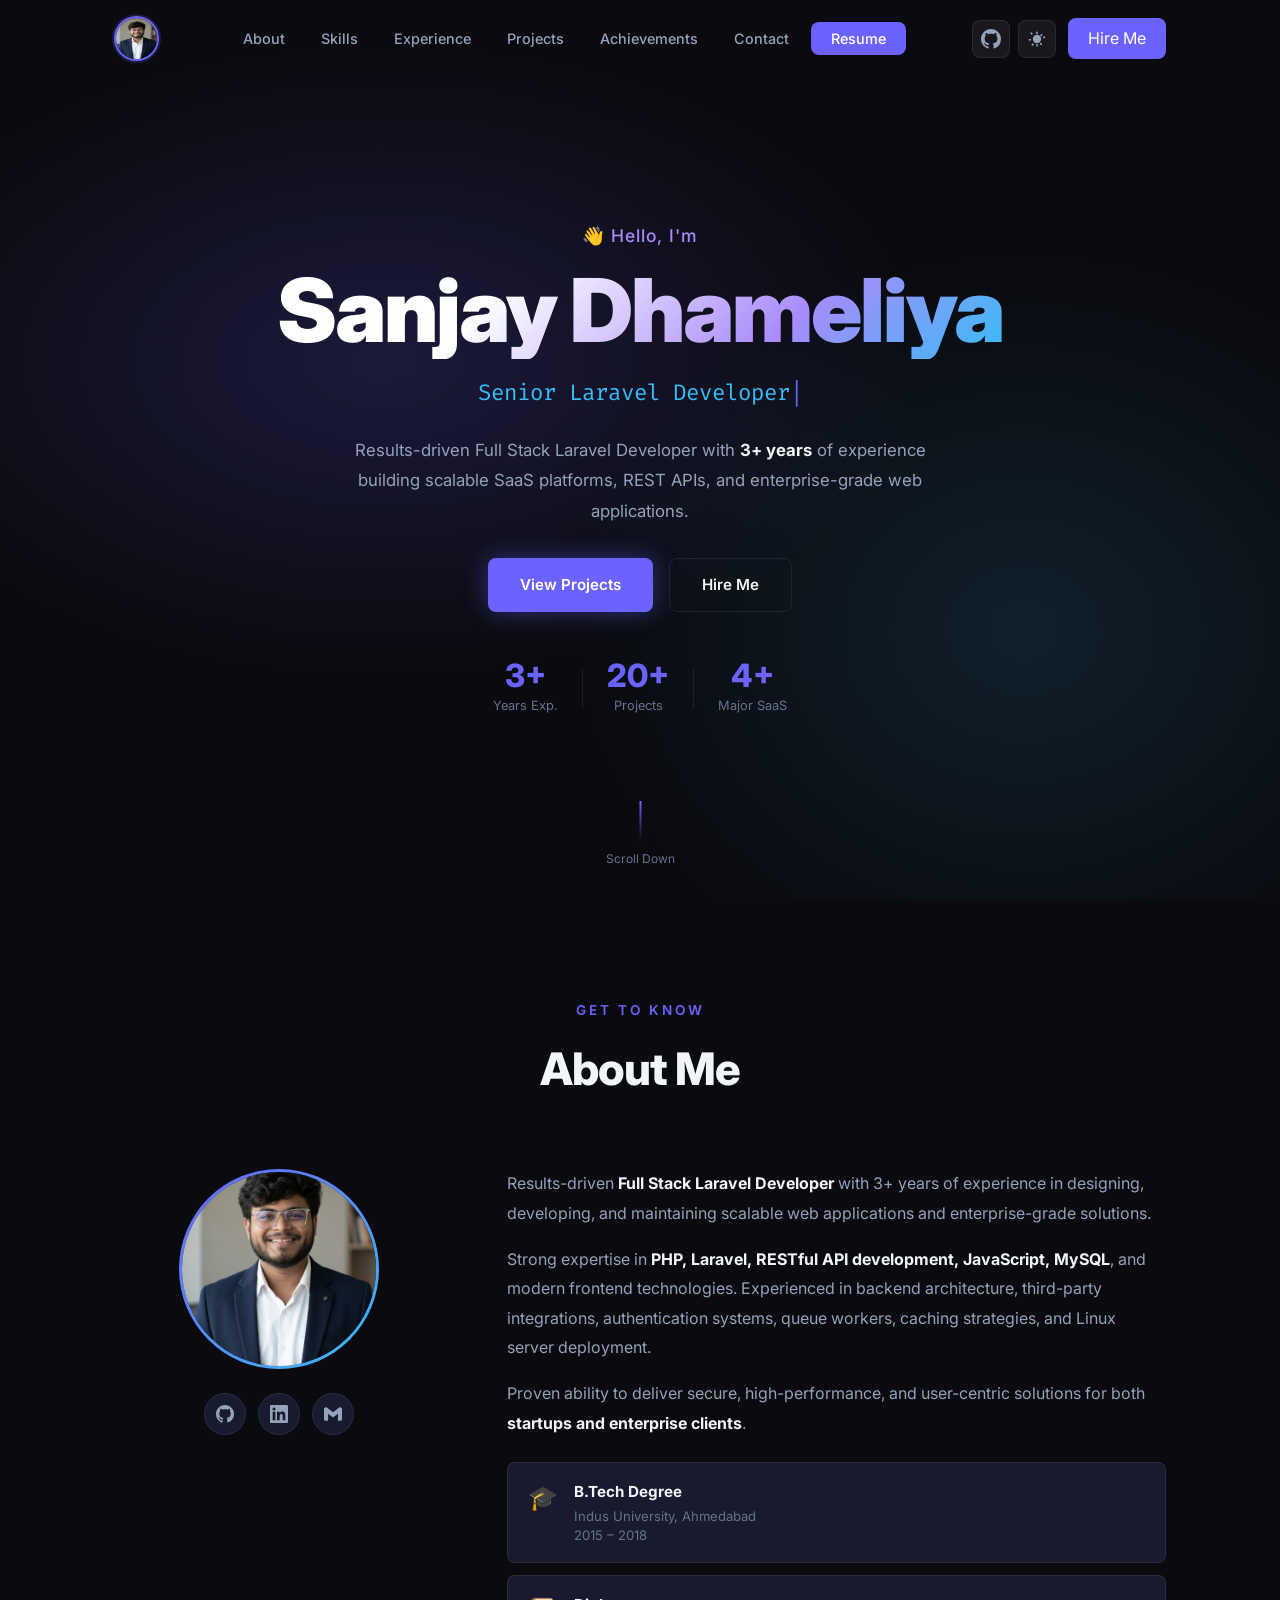
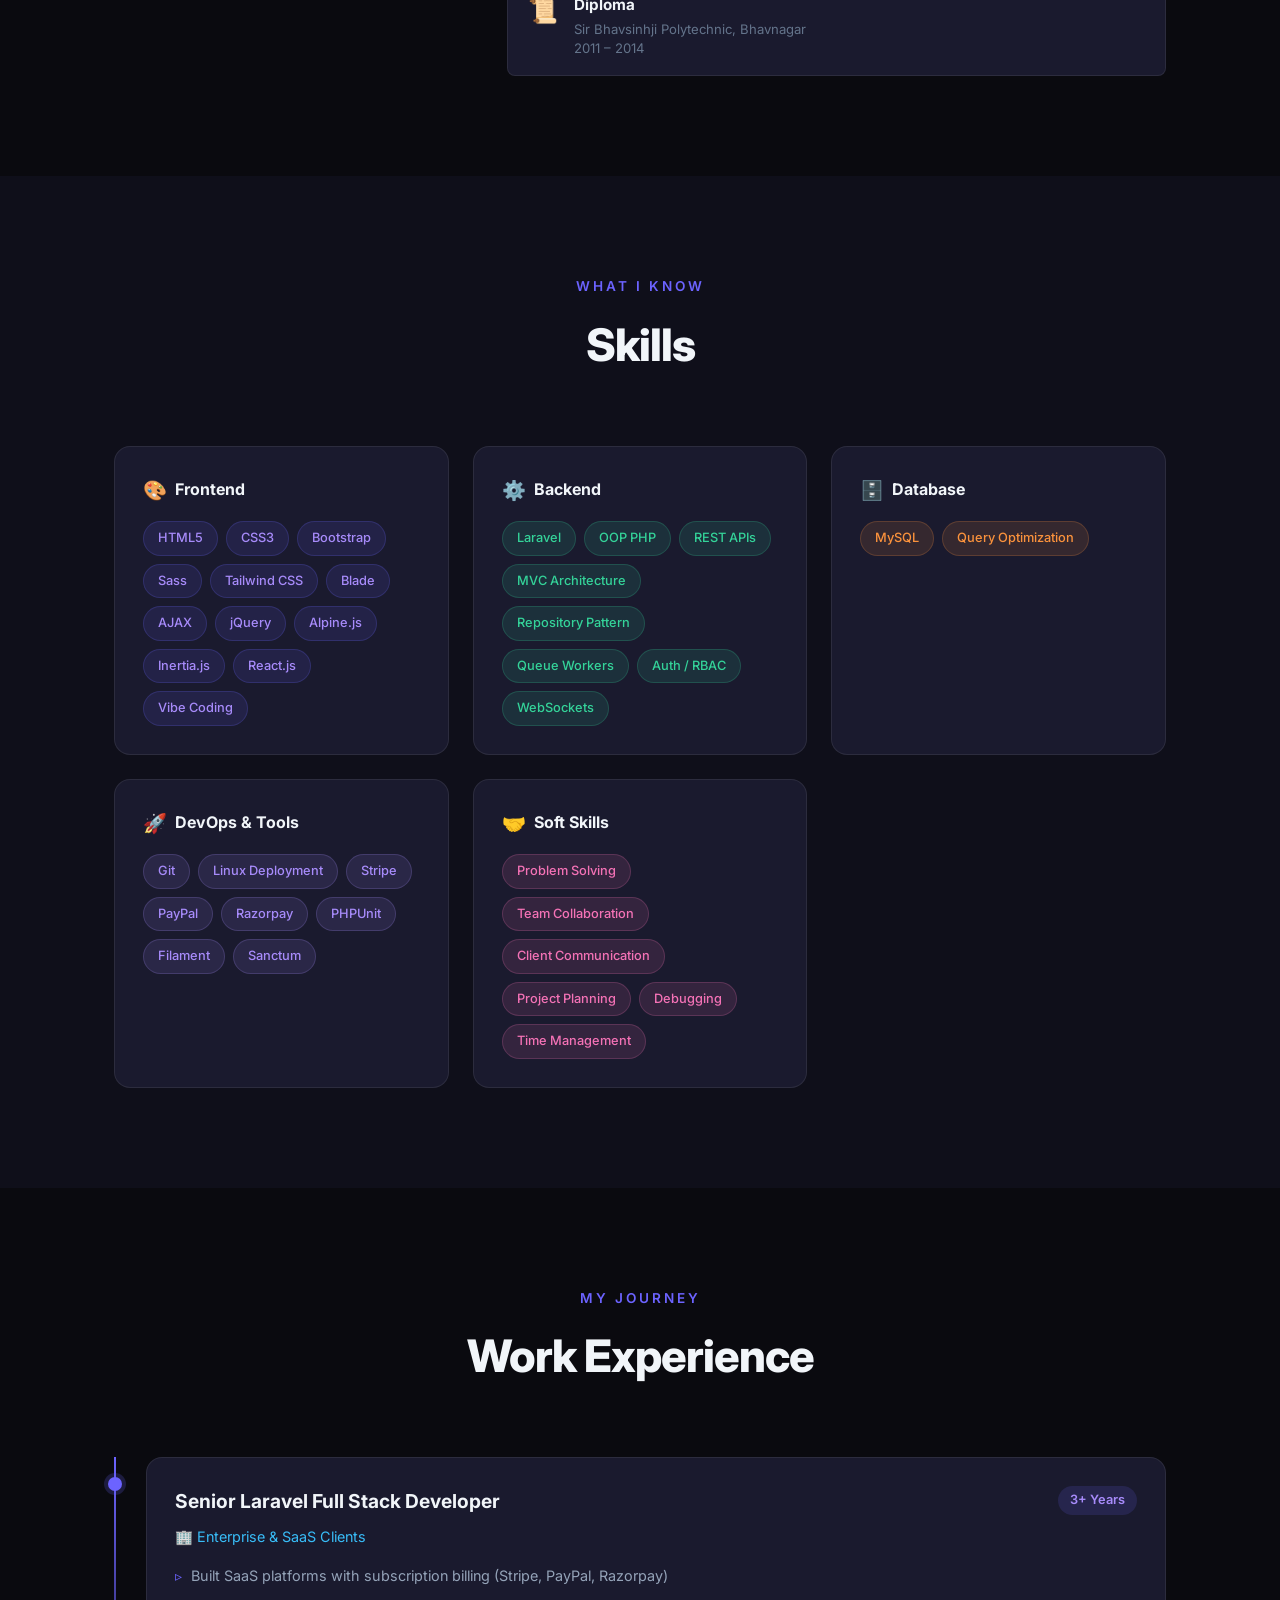
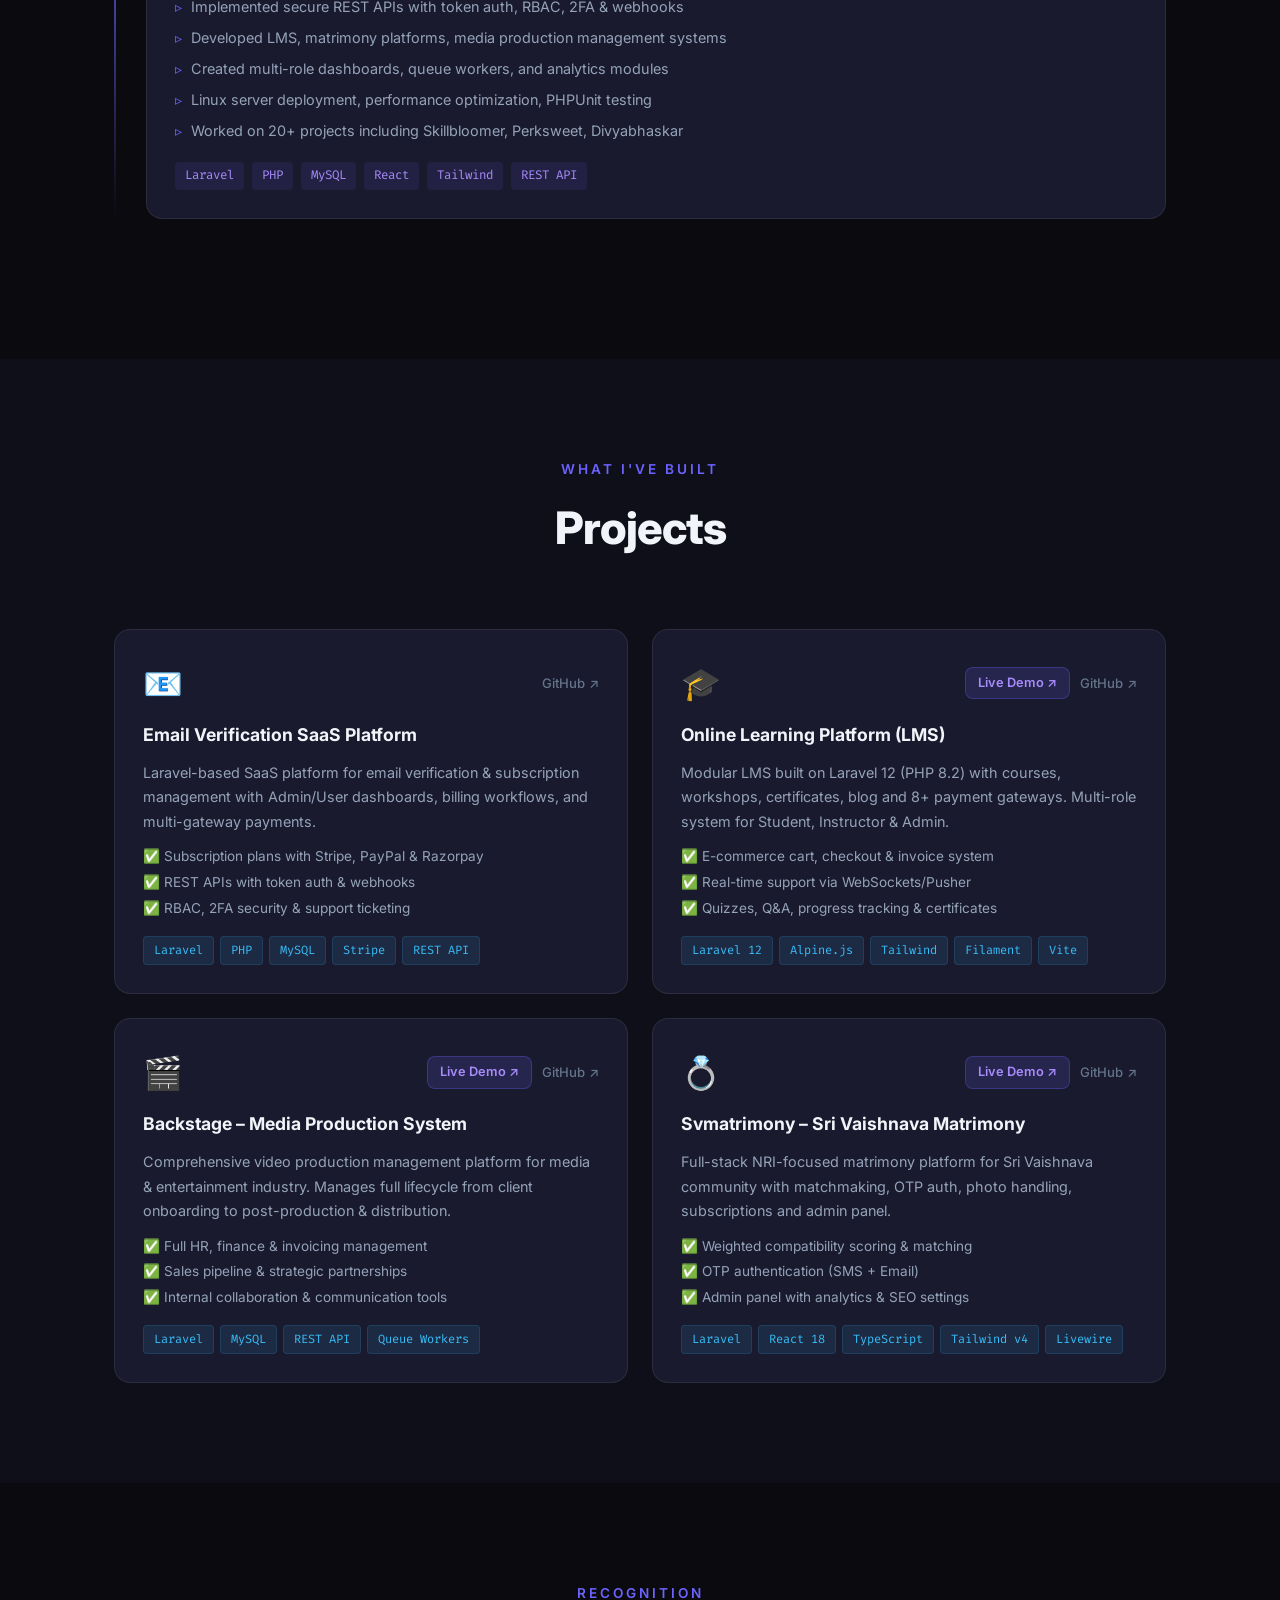
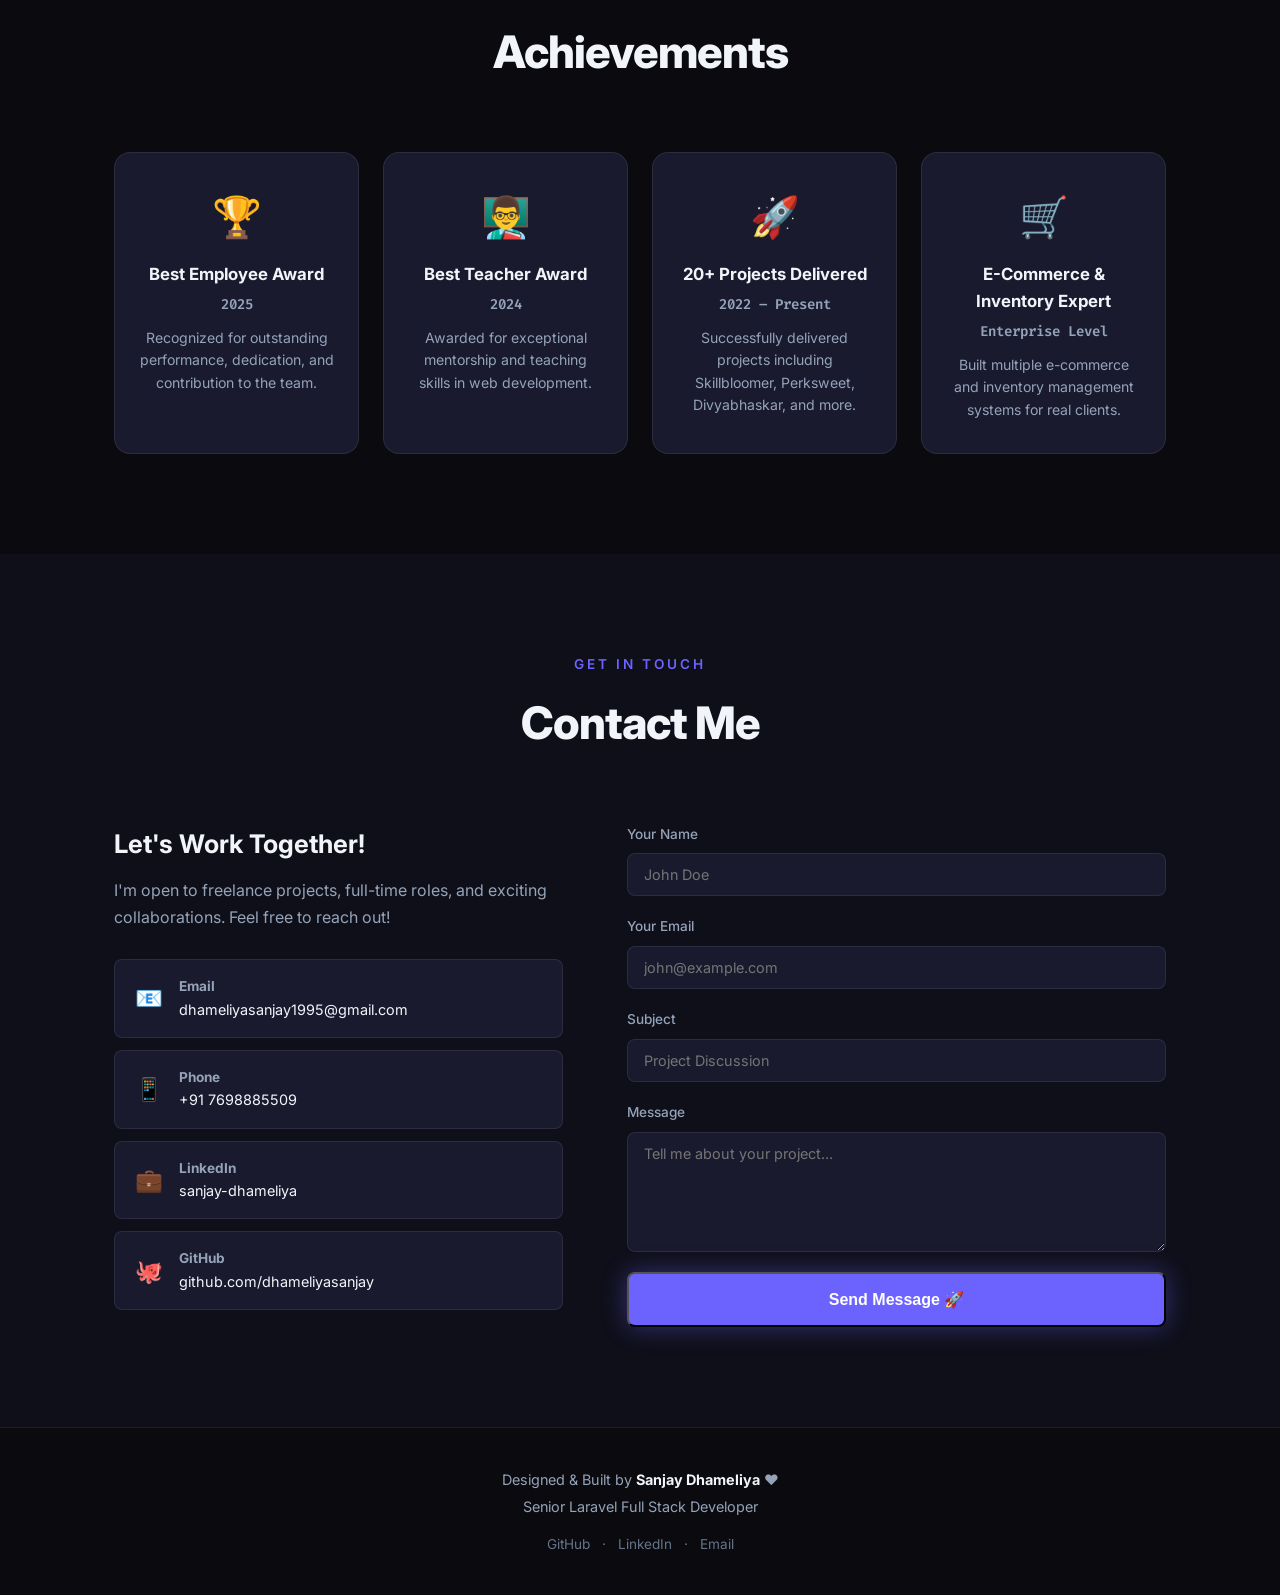
==== commit 446bfcec: "changes url" ====
--- a/index.html
+++ b/index.html
@@ -22,7 +22,7 @@
         <li><a href="#projects">Projects</a></li>
         <li><a href="#achievements">Achievements</a></li>
         <li><a href="#contact">Contact</a></li>
-        <li><a href="Sanjay dhameliya.pdf" target="_blank" class="btn-resume">Resume</a></li>
+        <li><a href="resume/index.html" target="_blank" class="btn-resume">Resume</a></li>
         <li class="mobile-theme-row" style="display:none;">
           <a href="https://github.com/dhameliyasanjay" target="_blank" class="nav-icon-btn" title="GitHub" aria-label="GitHub">
             <svg viewBox="0 0 24 24" fill="currentColor" width="20" height="20"><path d="M12 0C5.37 0 0 5.37 0 12c0 5.31 3.435 9.795 8.205 11.385.6.105.825-.255.825-.57 0-.285-.015-1.23-.015-2.235-3.015.555-3.795-.735-4.035-1.41-.135-.345-.72-1.41-1.23-1.695-.42-.225-1.02-.78-.015-.795.945-.015 1.62.87 1.845 1.23 1.08 1.815 2.805 1.305 3.495.99.105-.78.42-1.305.765-1.605-2.67-.3-5.46-1.335-5.46-5.925 0-1.305.465-2.385 1.23-3.225-.12-.3-.54-1.53.12-3.18 0 0 1.005-.315 3.3 1.23.96-.27 1.98-.405 3-.405s2.04.135 3 .405c2.295-1.56 3.3-1.23 3.3-1.23.66 1.65.24 2.88.12 3.18.765.84 1.23 1.905 1.23 3.225 0 4.605-2.805 5.625-5.475 5.925.435.375.81 1.095.81 2.22 0 1.605-.015 2.895-.015 3.3 0 .315.225.69.825.57A12.02 12.02 0 0024 12c0-6.63-5.37-12-12-12z"/></svg>
@@ -268,7 +268,7 @@
           <div class="project-top">
             <div class="project-icon">🎬</div>
             <div class="project-links">
-              <a href="https://backstage.ekmenmedia.com/login" target="_blank" class="proj-link proj-link-demo">Live Demo ↗</a>
+              <a href="https://backstage.acumenmedia.com/login" target="_blank" class="proj-link proj-link-demo">Live Demo ↗</a>
               <a href="https://github.com/dhameliyasanjay" target="_blank" class="proj-link">GitHub ↗</a>
             </div>
           </div>
@@ -288,11 +288,11 @@
           <div class="project-top">
             <div class="project-icon">💍</div>
             <div class="project-links">
-              <a href="https://swmatrimoon.com/" target="_blank" class="proj-link proj-link-demo">Live Demo ↗</a>
+              <a href="https://svmatrimony.com/" target="_blank" class="proj-link proj-link-demo">Live Demo ↗</a>
               <a href="https://github.com/dhameliyasanjay" target="_blank" class="proj-link">GitHub ↗</a>
             </div>
           </div>
-          <h3>Svamatrimony – Sri Vaishnava Matrimony</h3>
+          <h3>Svmatrimony – Sri Vaishnava Matrimony</h3>
           <p>Full-stack NRI-focused matrimony platform for Sri Vaishnava community with matchmaking, OTP auth, photo handling, subscriptions and admin panel.</p>
           <ul class="project-features">
             <li>✅ Weighted compatibility scoring & matching</li>
@@ -387,6 +387,7 @@
           </div>
         </div>
         <form class="contact-form reveal" id="contactForm" onsubmit="handleSubmit(event)">
+          <input type="hidden" name="access_key" value="dfaa5442-b829-437f-b091-4a8f29322aba" />
           <div class="form-group">
             <label for="name">Your Name</label>
             <input type="text" id="name" name="name" placeholder="John Doe" required />
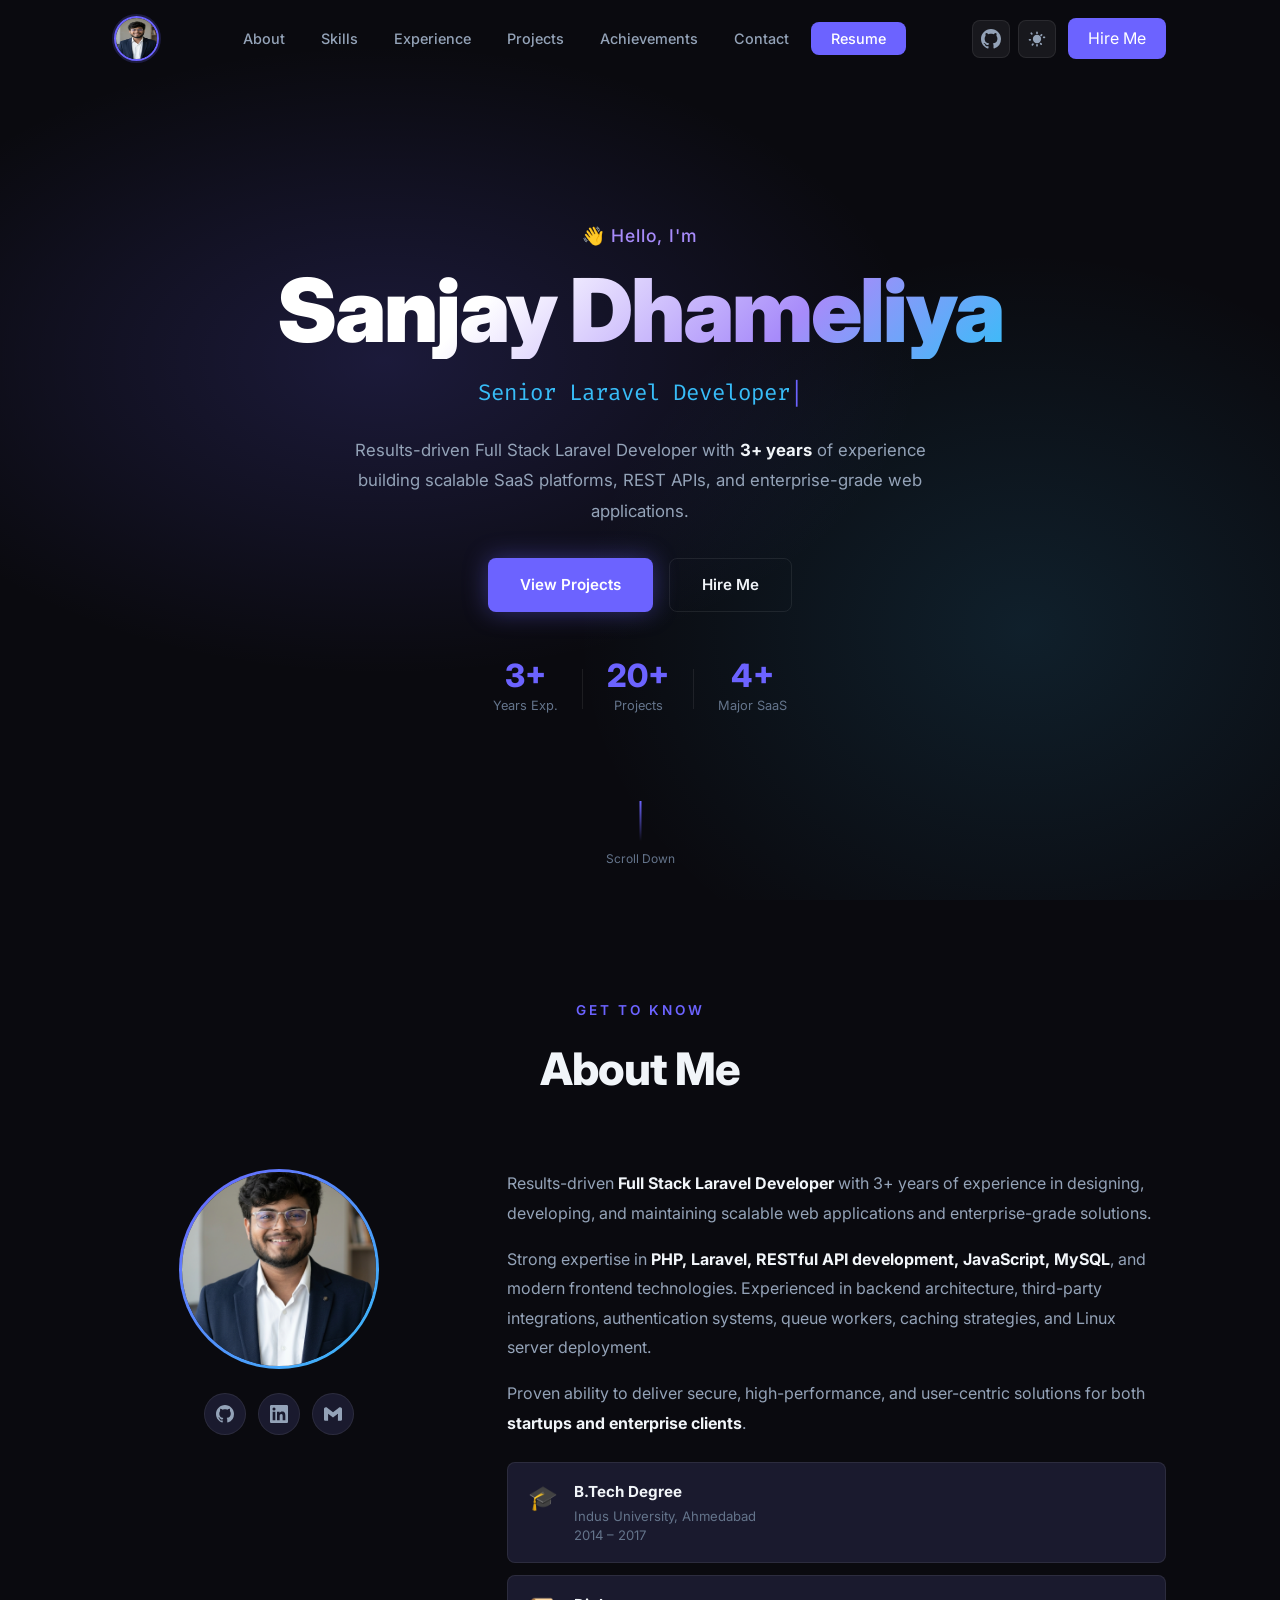
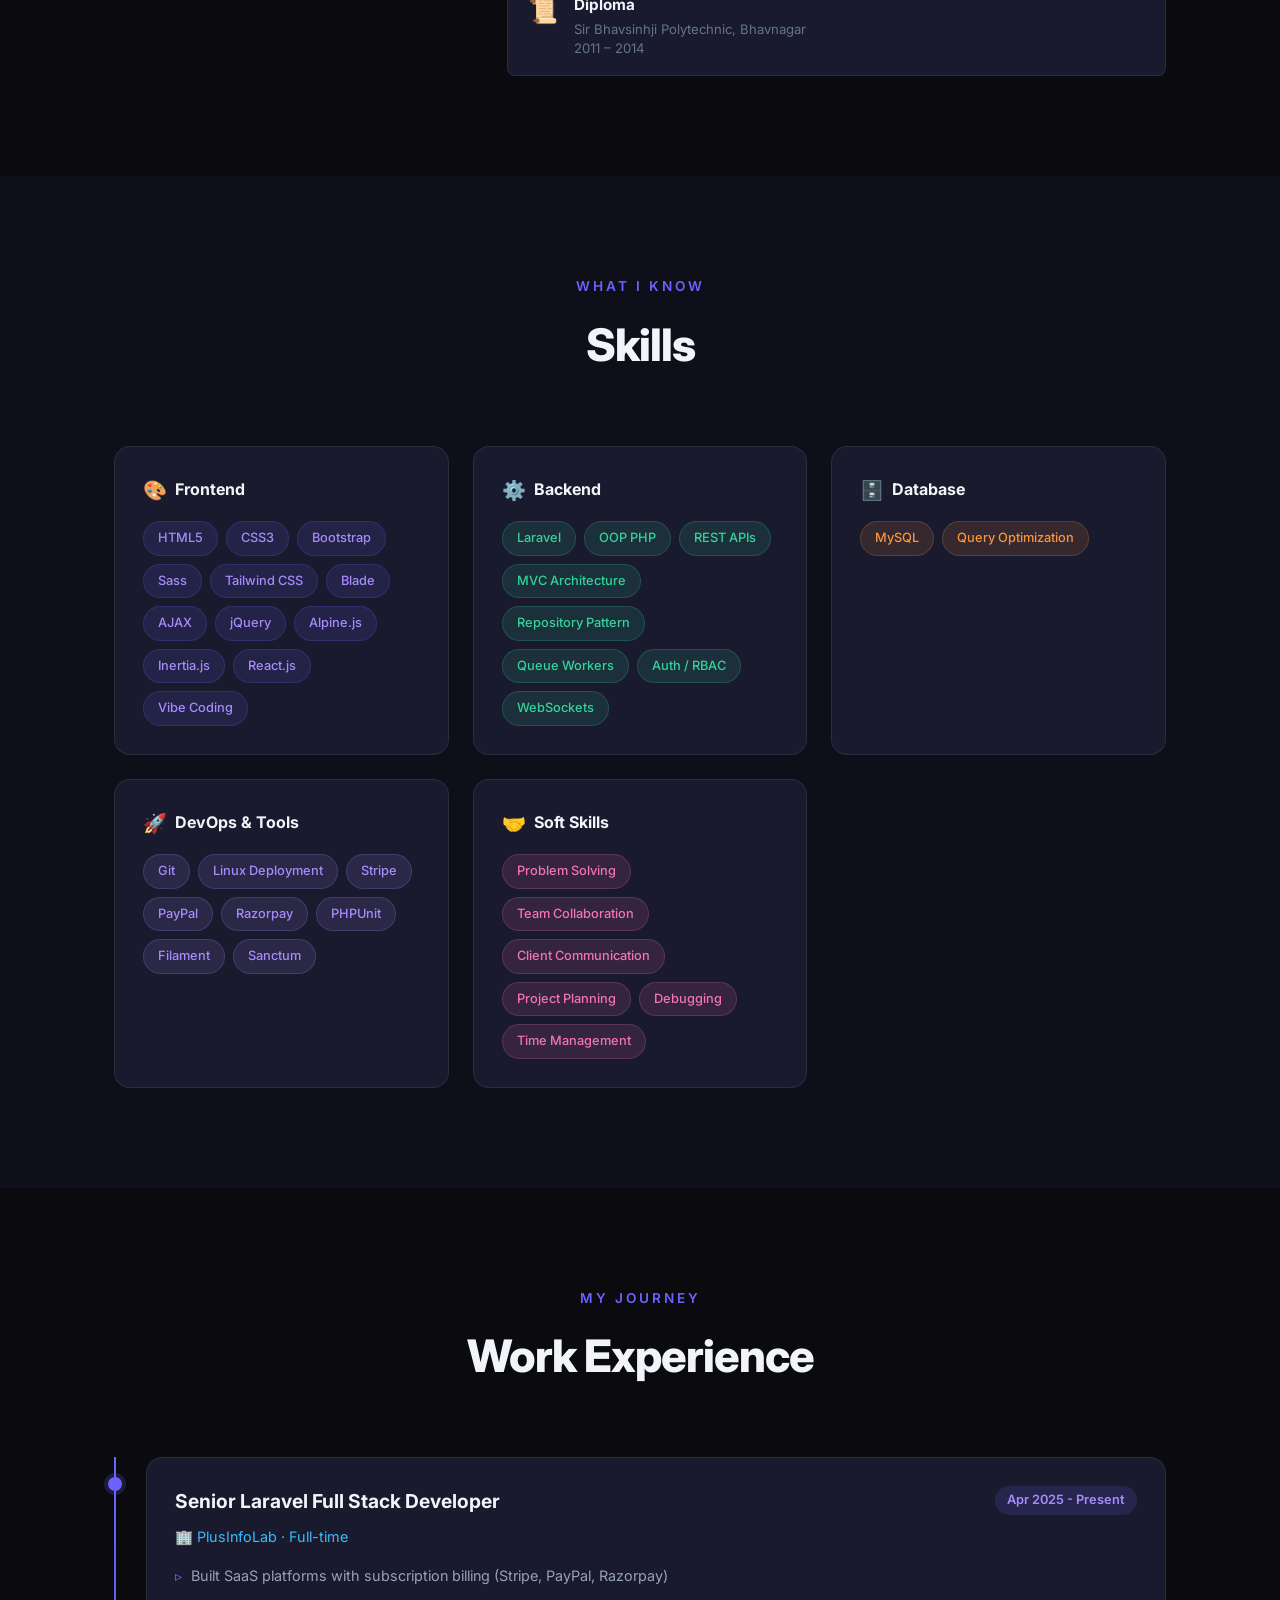
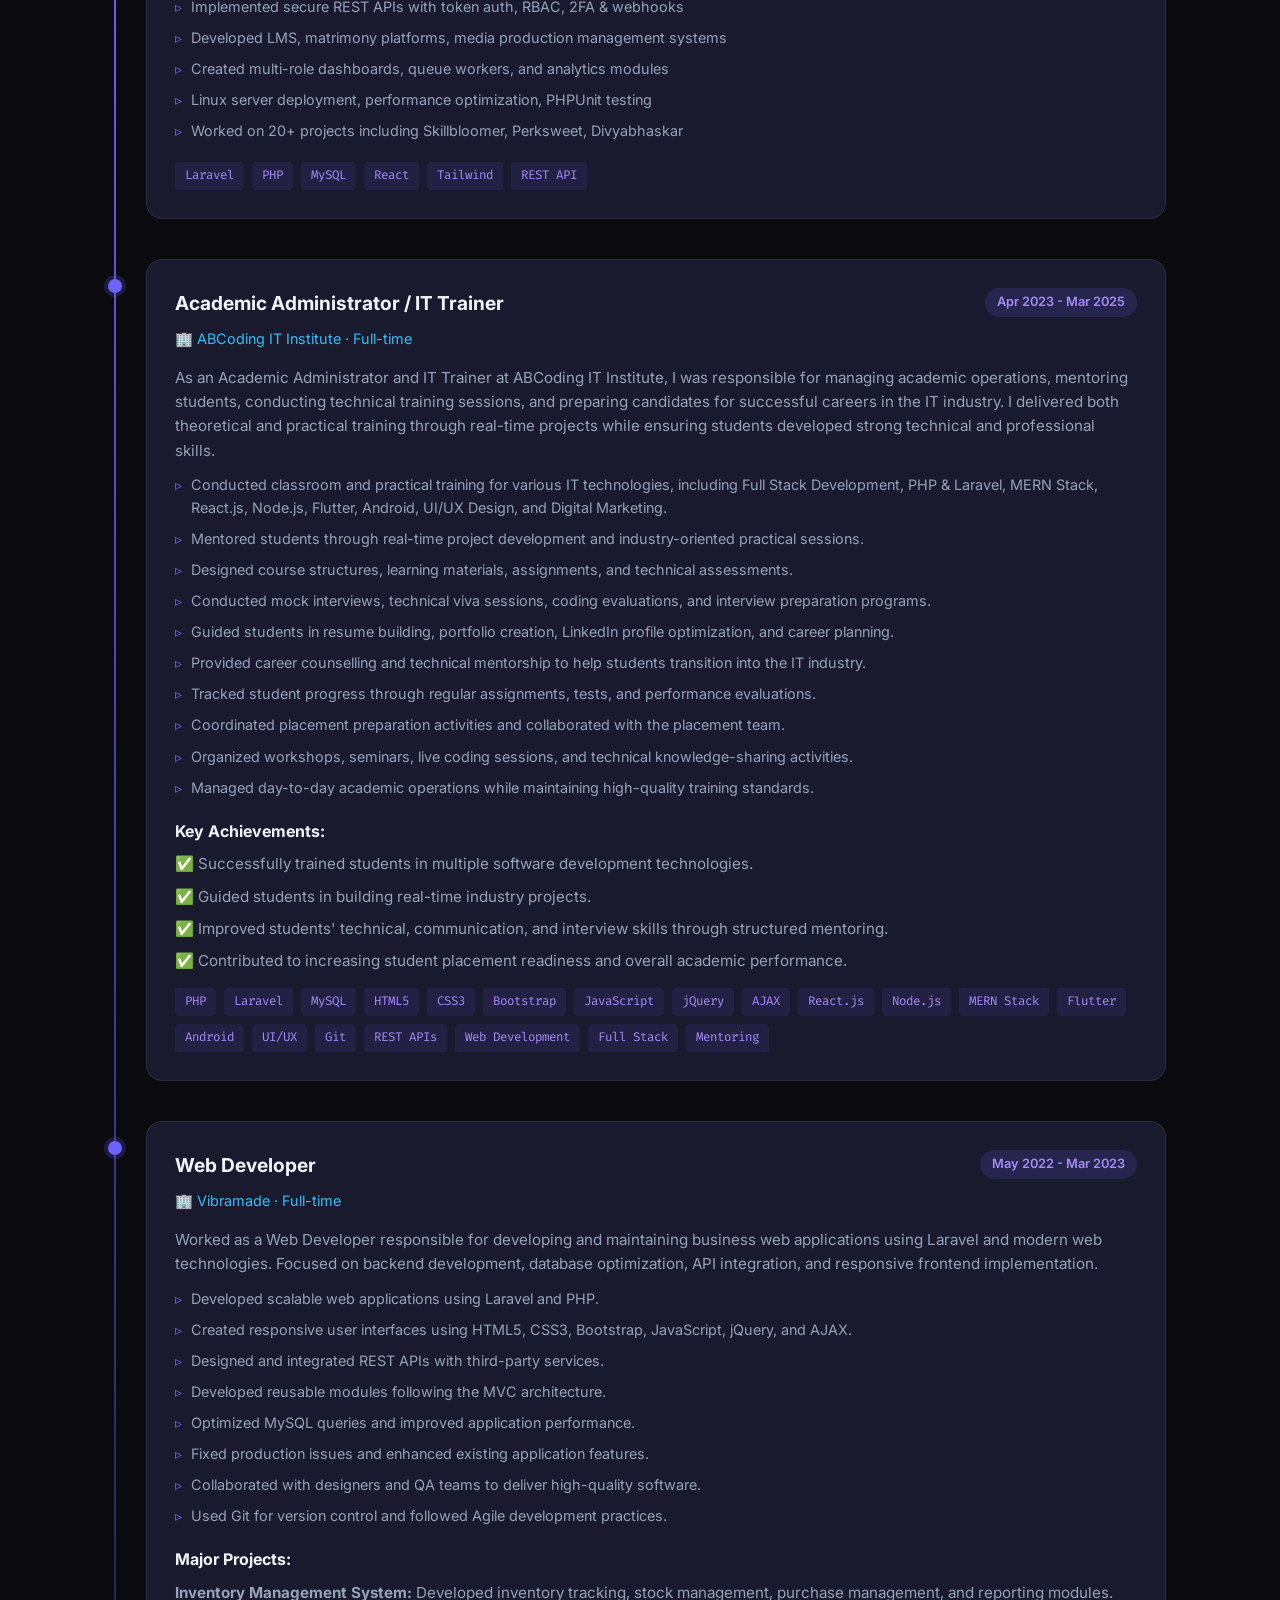
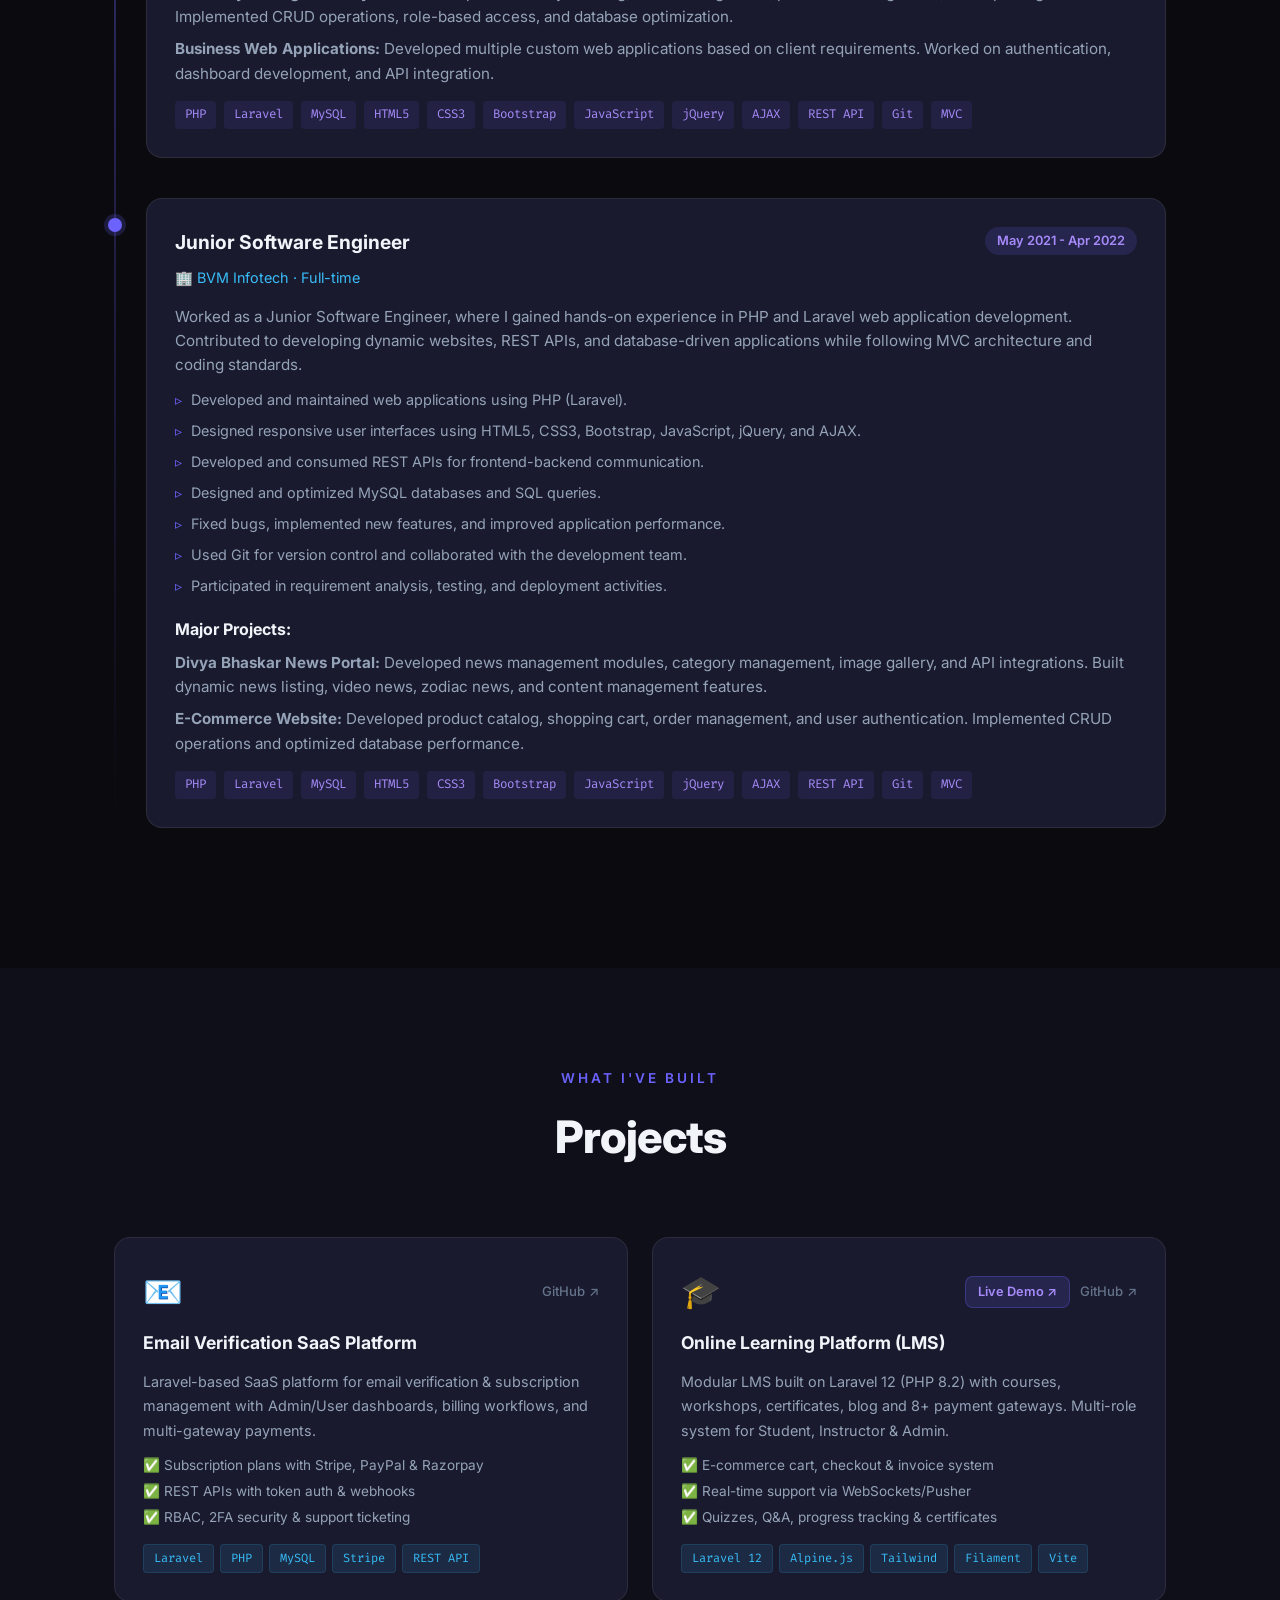
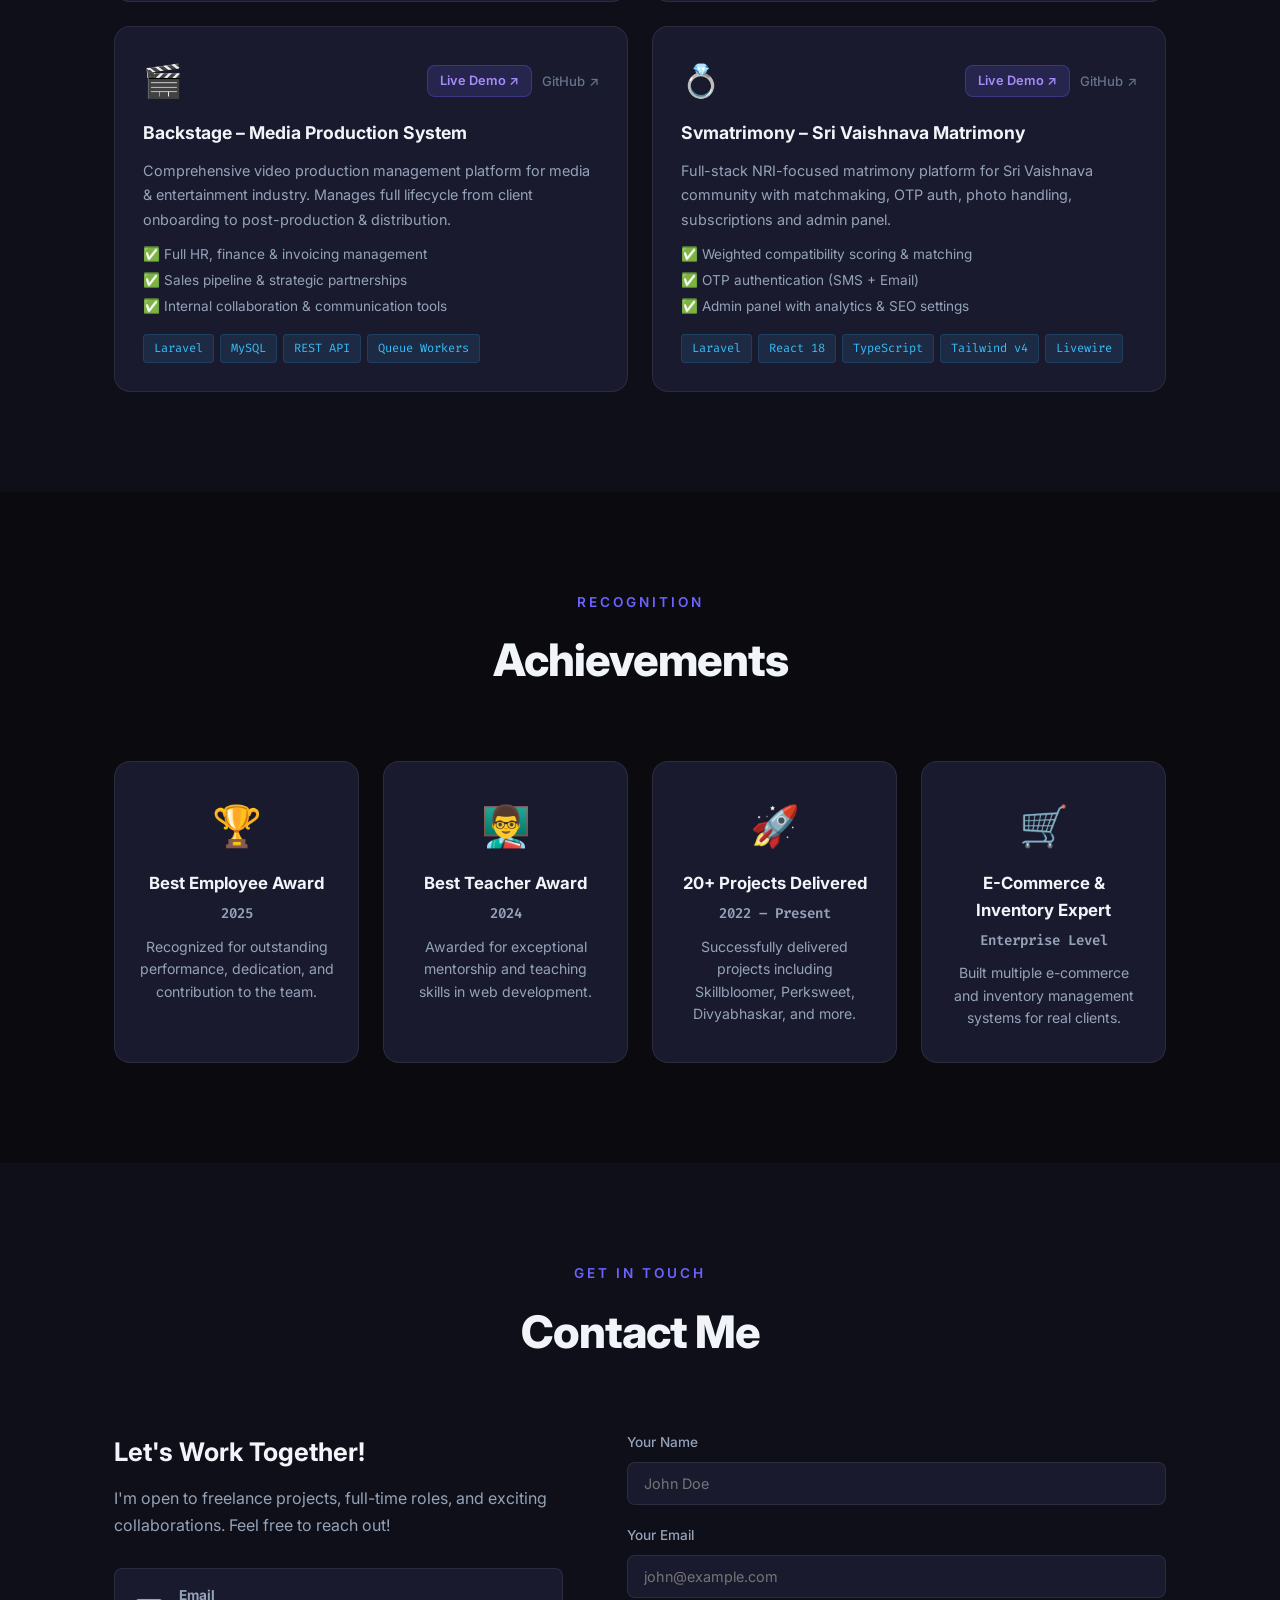
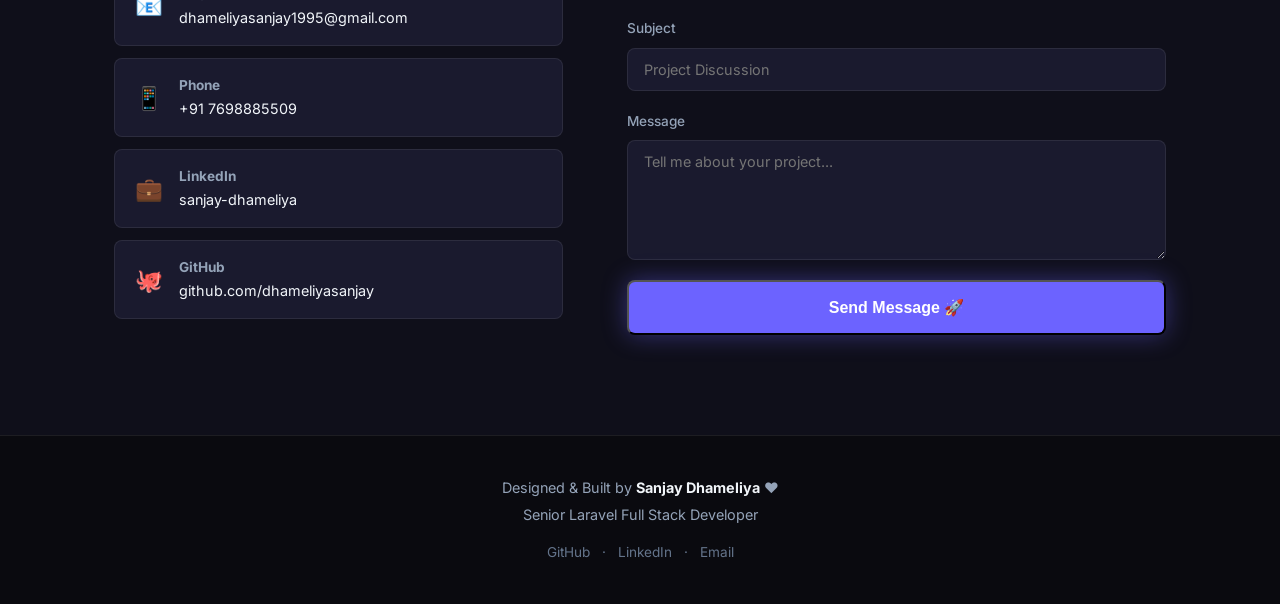
==== commit a69dcb25: "changes in resume" ====
--- a/index.html
+++ b/index.html
@@ -114,7 +114,7 @@
               <span class="about-card-icon">🎓</span>
               <div>
                 <strong>B.Tech Degree</strong>
-                <p>Indus University, Ahmedabad<br/>2015 – 2018</p>
+                <p>Indus University, Ahmedabad<br/>2014 – 2017</p>
               </div>
             </div>
             <div class="about-card">
@@ -196,9 +196,9 @@
           <div class="timeline-card">
             <div class="timeline-header">
               <h3>Senior Laravel Full Stack Developer</h3>
-              <span class="timeline-badge">3+ Years</span>
-            </div>
-            <p class="timeline-company">🏢 Enterprise & SaaS Clients</p>
+              <span class="timeline-badge">Apr 2025 - Present</span>
+            </div>
+            <p class="timeline-company">🏢 PlusInfoLab · Full-time</p>
             <ul class="timeline-list">
               <li>Built SaaS platforms with subscription billing (Stripe, PayPal, Razorpay)</li>
               <li>Implemented secure REST APIs with token auth, RBAC, 2FA & webhooks</li>
@@ -209,6 +209,105 @@
             </ul>
             <div class="timeline-tech">
               <span>Laravel</span><span>PHP</span><span>MySQL</span><span>React</span><span>Tailwind</span><span>REST API</span>
+            </div>
+          </div>
+        </div>
+
+        <div class="timeline-item reveal">
+          <div class="timeline-dot"></div>
+          <div class="timeline-card">
+            <div class="timeline-header">
+              <h3>Academic Administrator / IT Trainer</h3>
+              <span class="timeline-badge">Apr 2023 - Mar 2025</span>
+            </div>
+            <p class="timeline-company">🏢 ABCoding IT Institute · Full-time</p>
+            <p style="margin: 10px 0; color: var(--text2); font-size: 0.95rem; line-height: 1.6;">As an Academic Administrator and IT Trainer at ABCoding IT Institute, I was responsible for managing academic operations, mentoring students, conducting technical training sessions, and preparing candidates for successful careers in the IT industry. I delivered both theoretical and practical training through real-time projects while ensuring students developed strong technical and professional skills.</p>
+            <ul class="timeline-list">
+              <li>Conducted classroom and practical training for various IT technologies, including Full Stack Development, PHP & Laravel, MERN Stack, React.js, Node.js, Flutter, Android, UI/UX Design, and Digital Marketing.</li>
+              <li>Mentored students through real-time project development and industry-oriented practical sessions.</li>
+              <li>Designed course structures, learning materials, assignments, and technical assessments.</li>
+              <li>Conducted mock interviews, technical viva sessions, coding evaluations, and interview preparation programs.</li>
+              <li>Guided students in resume building, portfolio creation, LinkedIn profile optimization, and career planning.</li>
+              <li>Provided career counselling and technical mentorship to help students transition into the IT industry.</li>
+              <li>Tracked student progress through regular assignments, tests, and performance evaluations.</li>
+              <li>Coordinated placement preparation activities and collaborated with the placement team.</li>
+              <li>Organized workshops, seminars, live coding sessions, and technical knowledge-sharing activities.</li>
+              <li>Managed day-to-day academic operations while maintaining high-quality training standards.</li>
+            </ul>
+            <div style="margin: 15px 0;">
+              <strong style="color: var(--text); display: block; margin-bottom: 8px;">Key Achievements:</strong>
+              <ul style="list-style: none; padding-left: 0; margin-bottom: 0;">
+                <li style="margin-bottom: 8px; color: var(--text2); font-size: 0.95rem; line-height: 1.6;">✅ Successfully trained students in multiple software development technologies.</li>
+                <li style="margin-bottom: 8px; color: var(--text2); font-size: 0.95rem; line-height: 1.6;">✅ Guided students in building real-time industry projects.</li>
+                <li style="margin-bottom: 8px; color: var(--text2); font-size: 0.95rem; line-height: 1.6;">✅ Improved students' technical, communication, and interview skills through structured mentoring.</li>
+                <li style="color: var(--text2); font-size: 0.95rem; line-height: 1.6;">✅ Contributed to increasing student placement readiness and overall academic performance.</li>
+              </ul>
+            </div>
+            <div class="timeline-tech">
+              <span>PHP</span><span>Laravel</span><span>MySQL</span><span>HTML5</span><span>CSS3</span><span>Bootstrap</span><span>JavaScript</span><span>jQuery</span><span>AJAX</span><span>React.js</span><span>Node.js</span><span>MERN Stack</span><span>Flutter</span><span>Android</span><span>UI/UX</span><span>Git</span><span>REST APIs</span><span>Web Development</span><span>Full Stack</span><span>Mentoring</span>
+            </div>
+          </div>
+        </div>
+
+        <div class="timeline-item reveal">
+          <div class="timeline-dot"></div>
+          <div class="timeline-card">
+            <div class="timeline-header">
+              <h3>Web Developer</h3>
+              <span class="timeline-badge">May 2022 - Mar 2023</span>
+            </div>
+            <p class="timeline-company">🏢 Vibramade · Full-time</p>
+            <p style="margin: 10px 0; color: var(--text2); font-size: 0.95rem; line-height: 1.6;">Worked as a Web Developer responsible for developing and maintaining business web applications using Laravel and modern web technologies. Focused on backend development, database optimization, API integration, and responsive frontend implementation.</p>
+            <ul class="timeline-list">
+              <li>Developed scalable web applications using Laravel and PHP.</li>
+              <li>Created responsive user interfaces using HTML5, CSS3, Bootstrap, JavaScript, jQuery, and AJAX.</li>
+              <li>Designed and integrated REST APIs with third-party services.</li>
+              <li>Developed reusable modules following the MVC architecture.</li>
+              <li>Optimized MySQL queries and improved application performance.</li>
+              <li>Fixed production issues and enhanced existing application features.</li>
+              <li>Collaborated with designers and QA teams to deliver high-quality software.</li>
+              <li>Used Git for version control and followed Agile development practices.</li>
+            </ul>
+            <div style="margin: 15px 0;">
+              <strong style="color: var(--text); display: block; margin-bottom: 8px;">Major Projects:</strong>
+              <ul style="list-style: none; padding-left: 0; margin-bottom: 0;">
+                <li style="margin-bottom: 8px; color: var(--text2); font-size: 0.95rem; line-height: 1.6;"><strong style="color: var(--primary);">Inventory Management System:</strong> Developed inventory tracking, stock management, purchase management, and reporting modules. Implemented CRUD operations, role-based access, and database optimization.</li>
+                <li style="color: var(--text2); font-size: 0.95rem; line-height: 1.6;"><strong style="color: var(--primary);">Business Web Applications:</strong> Developed multiple custom web applications based on client requirements. Worked on authentication, dashboard development, and API integration.</li>
+              </ul>
+            </div>
+            <div class="timeline-tech">
+              <span>PHP</span><span>Laravel</span><span>MySQL</span><span>HTML5</span><span>CSS3</span><span>Bootstrap</span><span>JavaScript</span><span>jQuery</span><span>AJAX</span><span>REST API</span><span>Git</span><span>MVC</span>
+            </div>
+          </div>
+        </div>
+
+        <div class="timeline-item reveal">
+          <div class="timeline-dot"></div>
+          <div class="timeline-card">
+            <div class="timeline-header">
+              <h3>Junior Software Engineer</h3>
+              <span class="timeline-badge">May 2021 - Apr 2022</span>
+            </div>
+            <p class="timeline-company">🏢 BVM Infotech · Full-time</p>
+            <p style="margin: 10px 0; color: var(--text2); font-size: 0.95rem; line-height: 1.6;">Worked as a Junior Software Engineer, where I gained hands-on experience in PHP and Laravel web application development. Contributed to developing dynamic websites, REST APIs, and database-driven applications while following MVC architecture and coding standards.</p>
+            <ul class="timeline-list">
+              <li>Developed and maintained web applications using PHP (Laravel).</li>
+              <li>Designed responsive user interfaces using HTML5, CSS3, Bootstrap, JavaScript, jQuery, and AJAX.</li>
+              <li>Developed and consumed REST APIs for frontend-backend communication.</li>
+              <li>Designed and optimized MySQL databases and SQL queries.</li>
+              <li>Fixed bugs, implemented new features, and improved application performance.</li>
+              <li>Used Git for version control and collaborated with the development team.</li>
+              <li>Participated in requirement analysis, testing, and deployment activities.</li>
+            </ul>
+            <div style="margin: 15px 0;">
+              <strong style="color: var(--text); display: block; margin-bottom: 8px;">Major Projects:</strong>
+              <ul style="list-style: none; padding-left: 0; margin-bottom: 0;">
+                <li style="margin-bottom: 8px; color: var(--text2); font-size: 0.95rem; line-height: 1.6;"><strong style="color: var(--primary);">Divya Bhaskar News Portal:</strong> Developed news management modules, category management, image gallery, and API integrations. Built dynamic news listing, video news, zodiac news, and content management features.</li>
+                <li style="color: var(--text2); font-size: 0.95rem; line-height: 1.6;"><strong style="color: var(--primary);">E-Commerce Website:</strong> Developed product catalog, shopping cart, order management, and user authentication. Implemented CRUD operations and optimized database performance.</li>
+              </ul>
+            </div>
+            <div class="timeline-tech">
+              <span>PHP</span><span>Laravel</span><span>MySQL</span><span>HTML5</span><span>CSS3</span><span>Bootstrap</span><span>JavaScript</span><span>jQuery</span><span>AJAX</span><span>REST API</span><span>Git</span><span>MVC</span>
             </div>
           </div>
         </div>
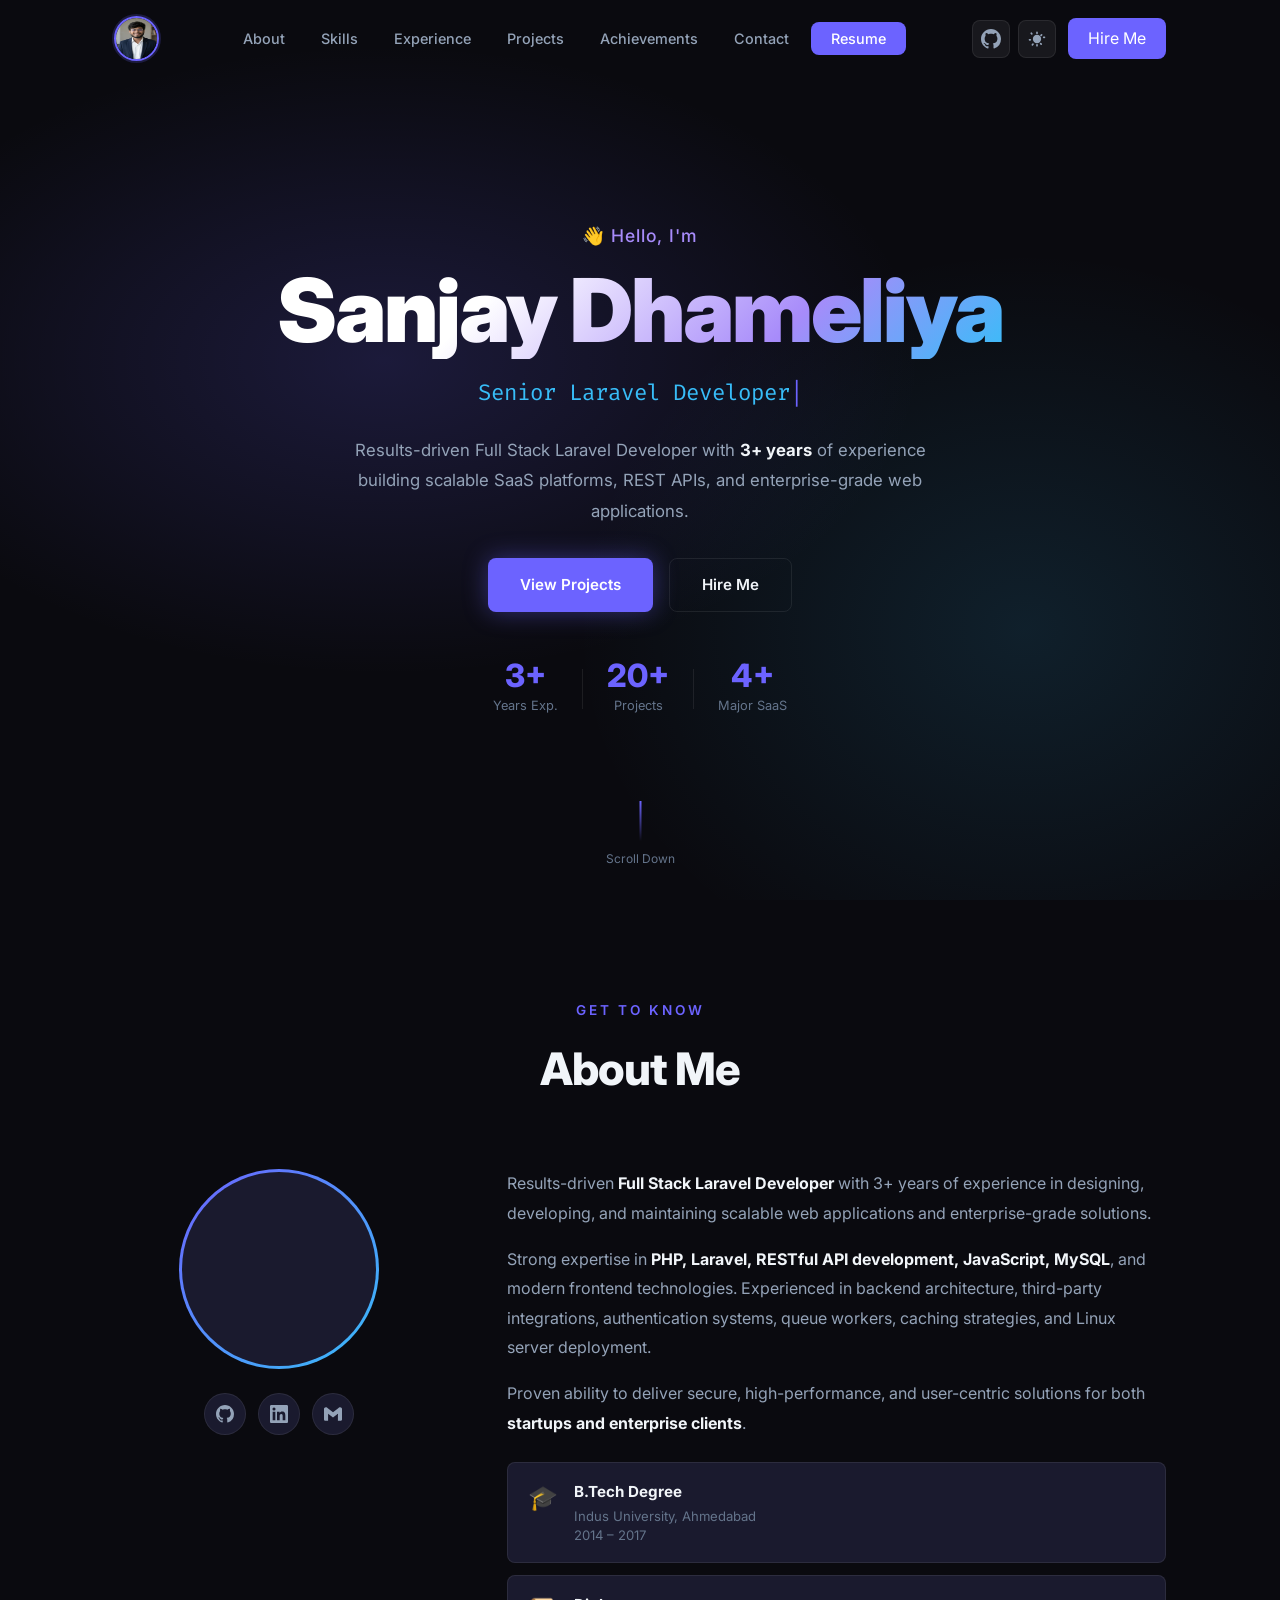
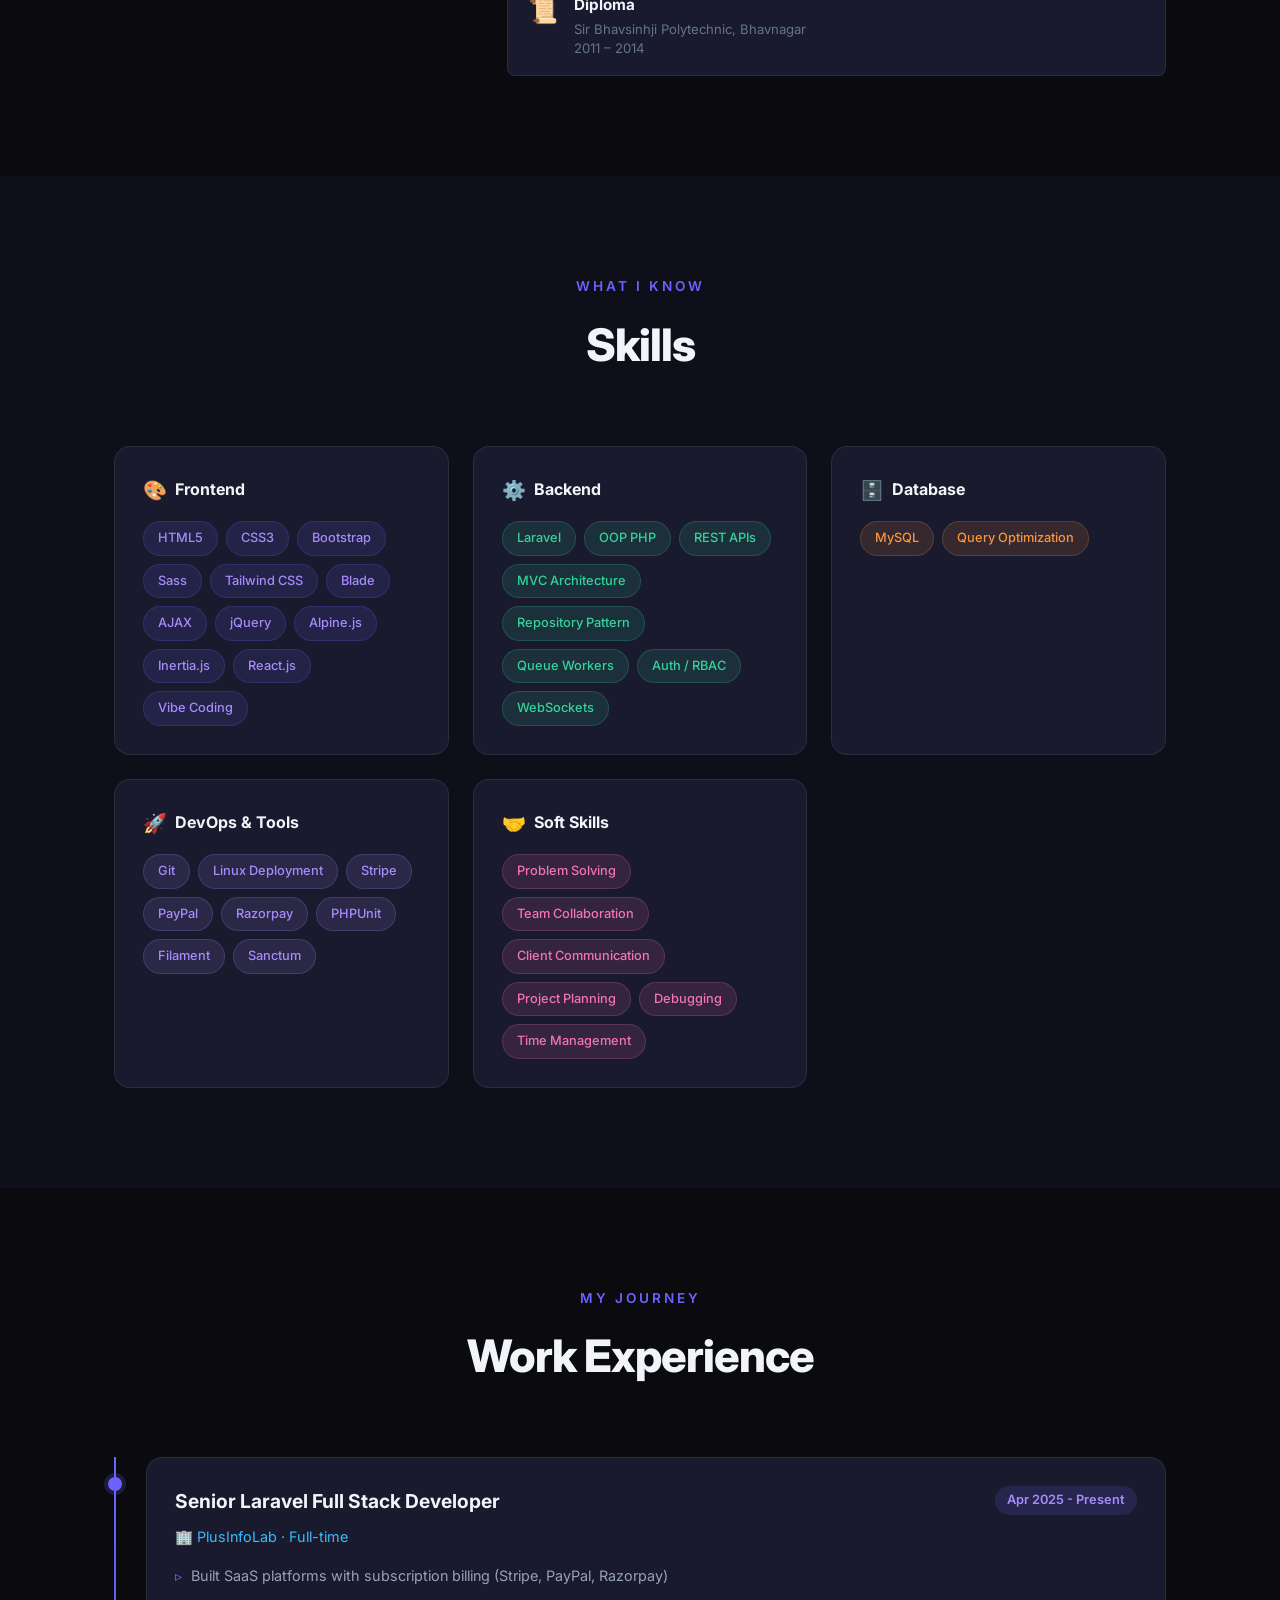
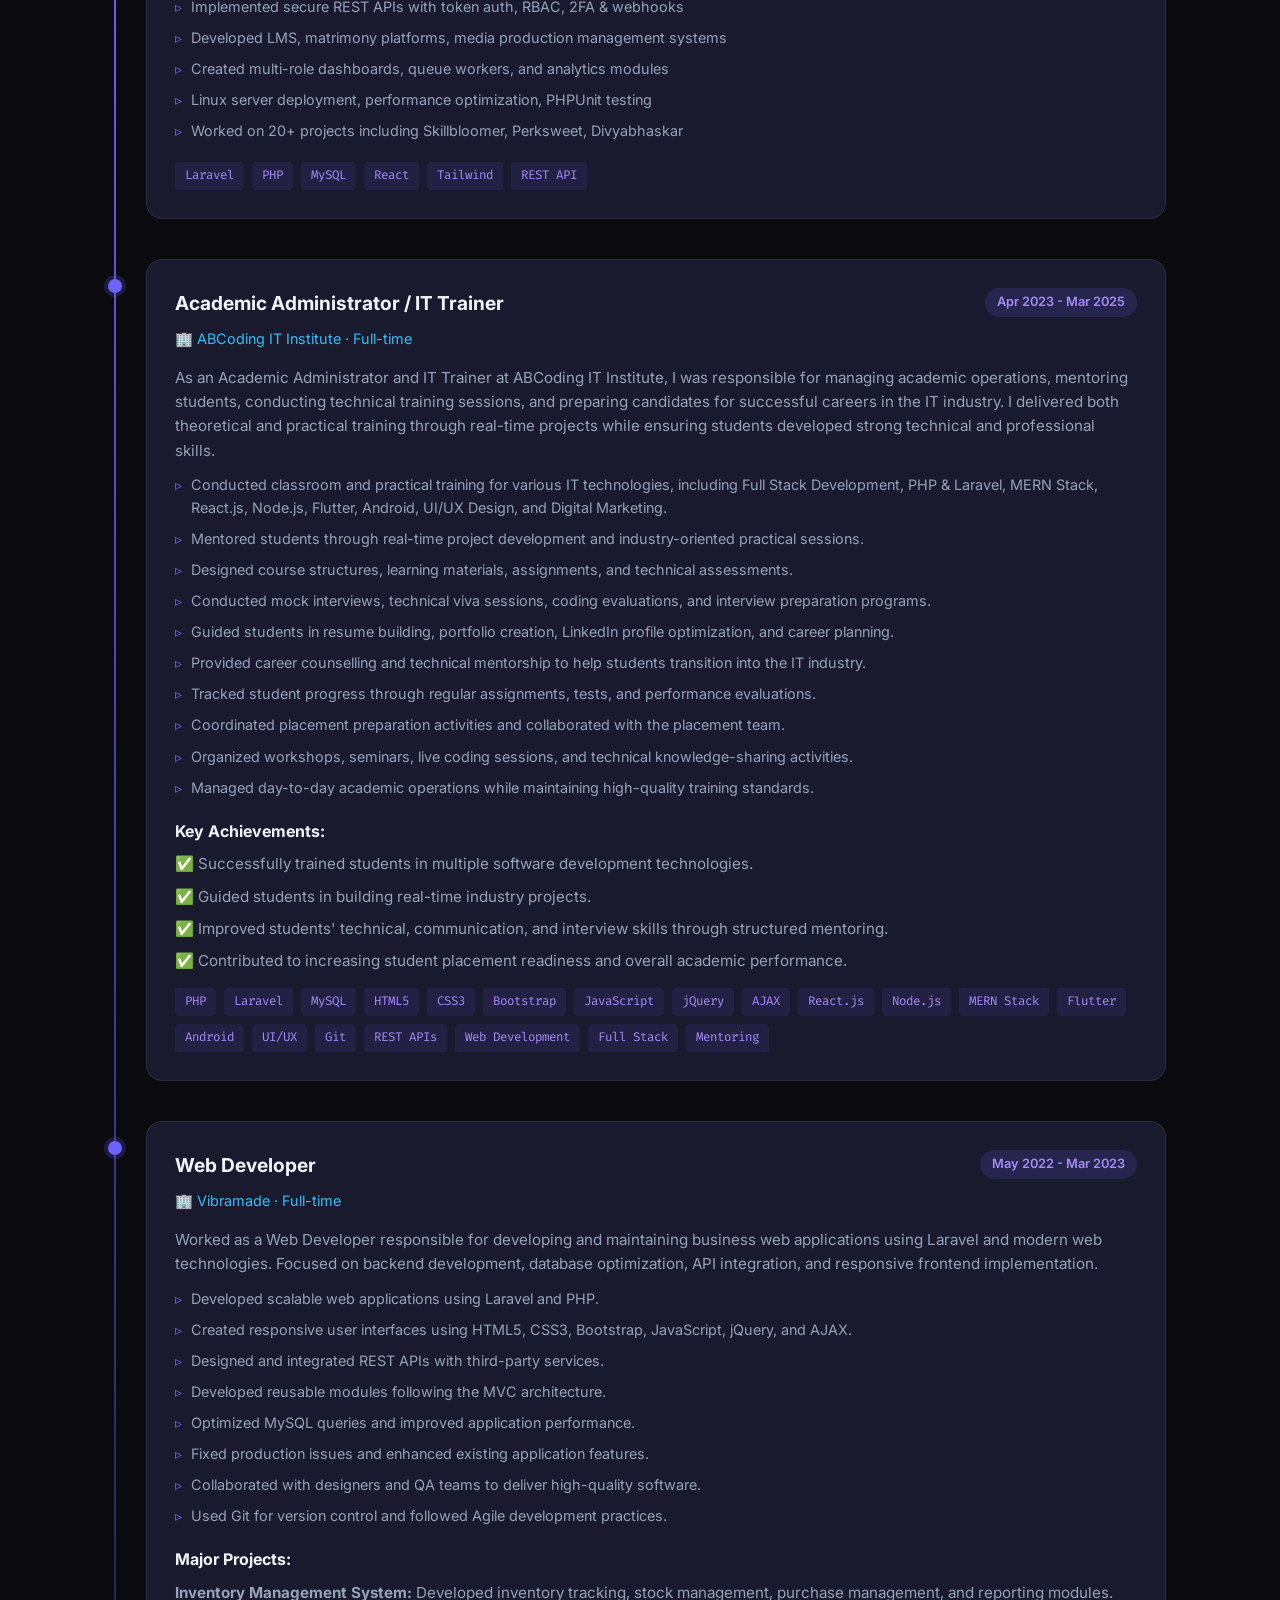
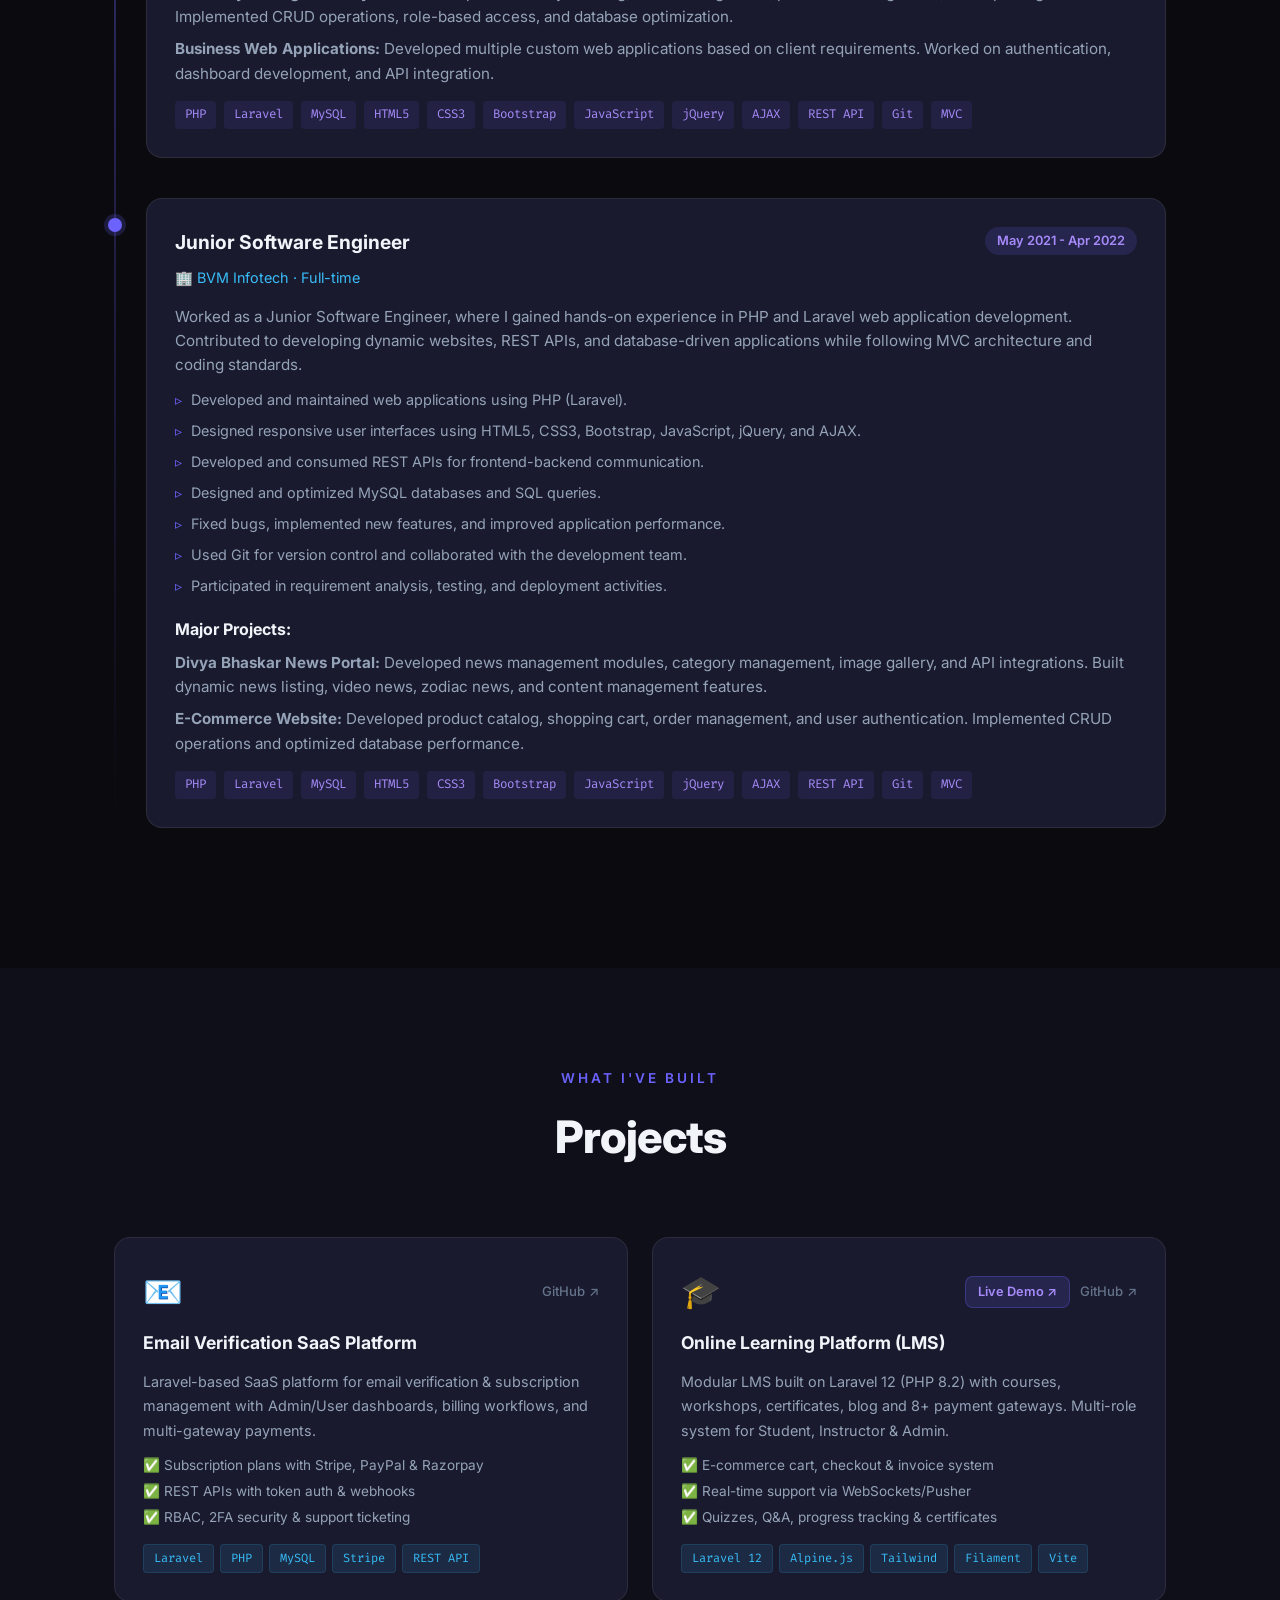
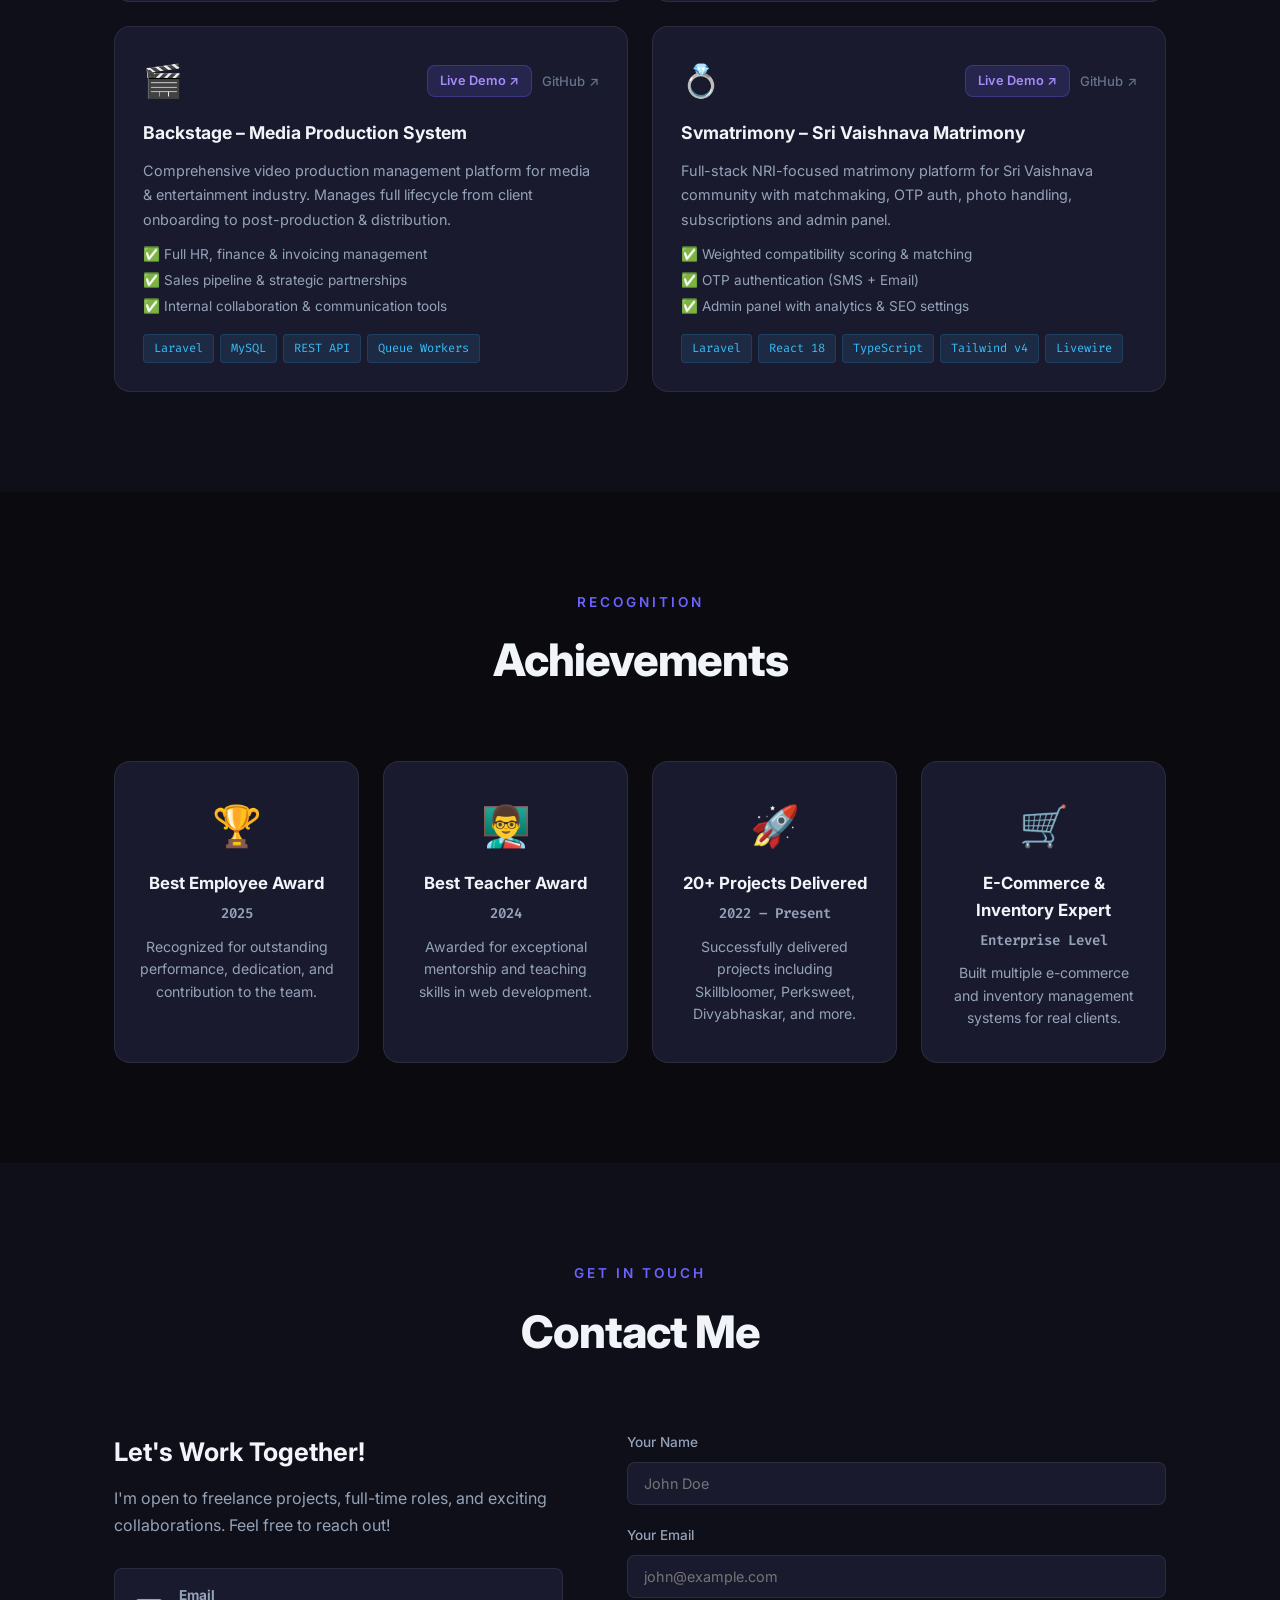
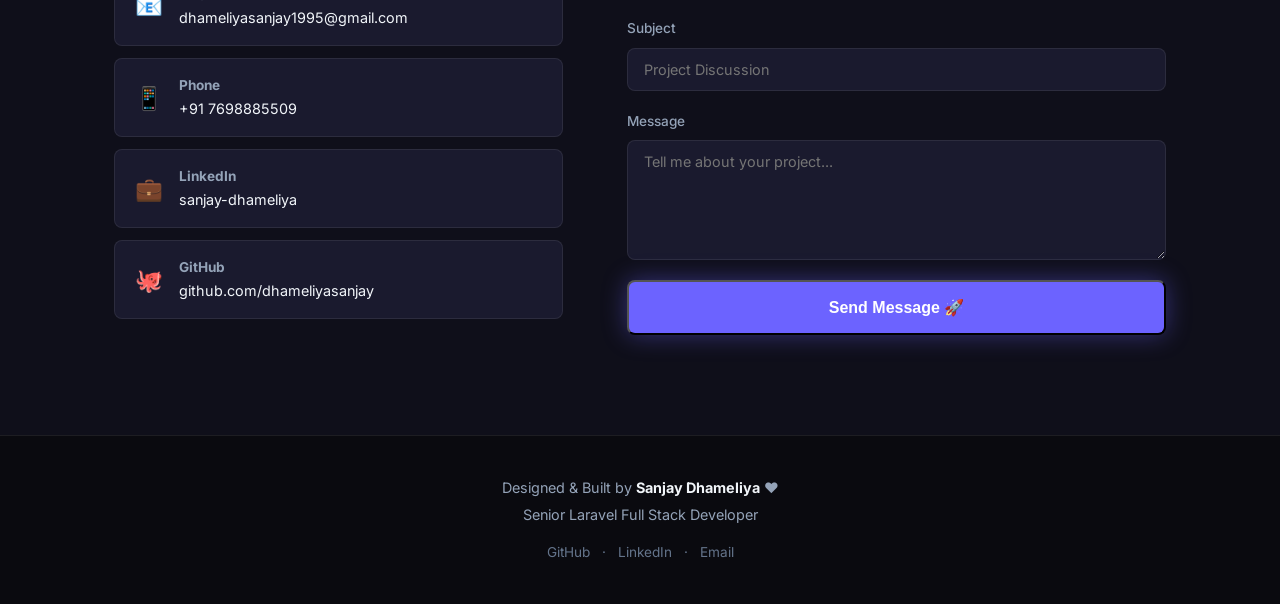
==== commit e827bf59: "imafge" ====
--- a/index.html
+++ b/index.html
@@ -90,7 +90,7 @@
         <div class="about-image reveal">
           <div class="about-avatar">
             <div class="avatar-inner">
-              <img src="images/s1.png" alt="Sanjay Dhameliya" class="avatar-img" />
+              <!-- <img src="images/s1.png" alt="Sanjay Dhameliya" class="avatar-img" /> -->
             </div>
           </div>
           <div class="about-socials">
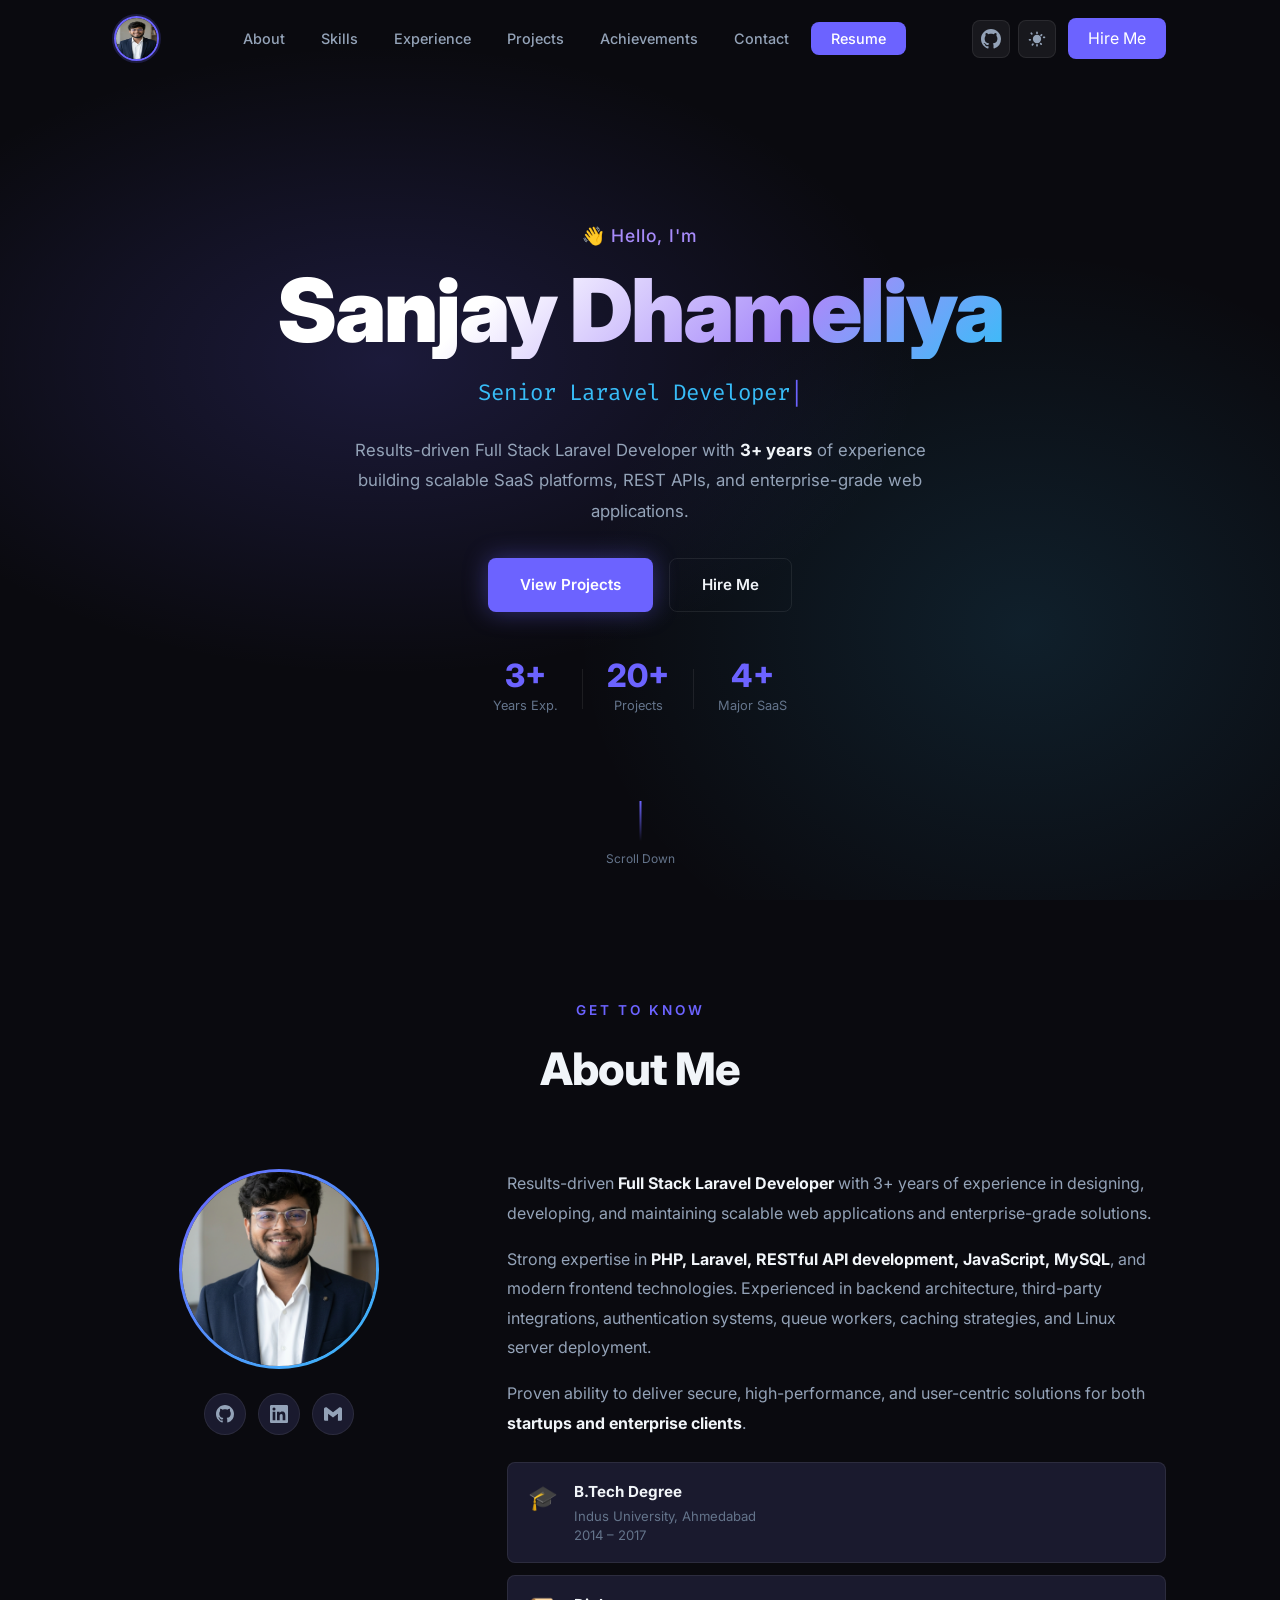
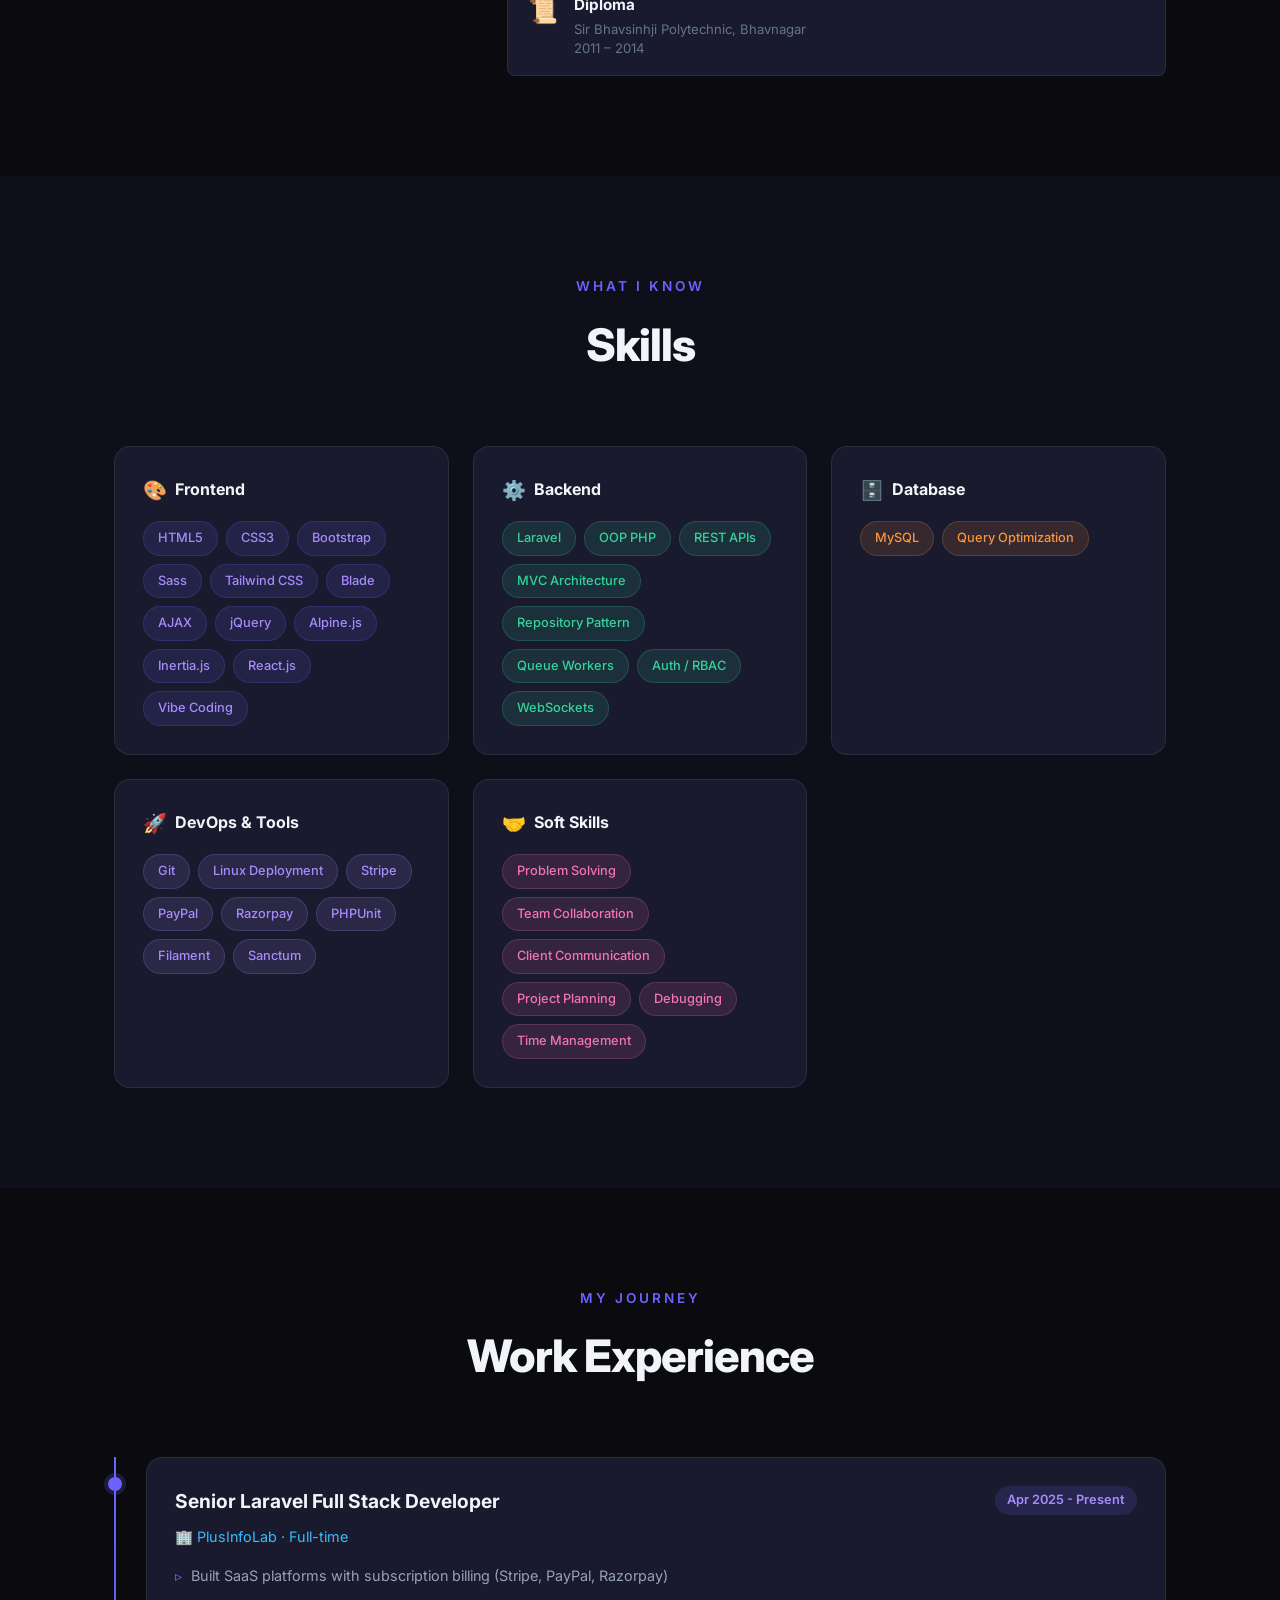
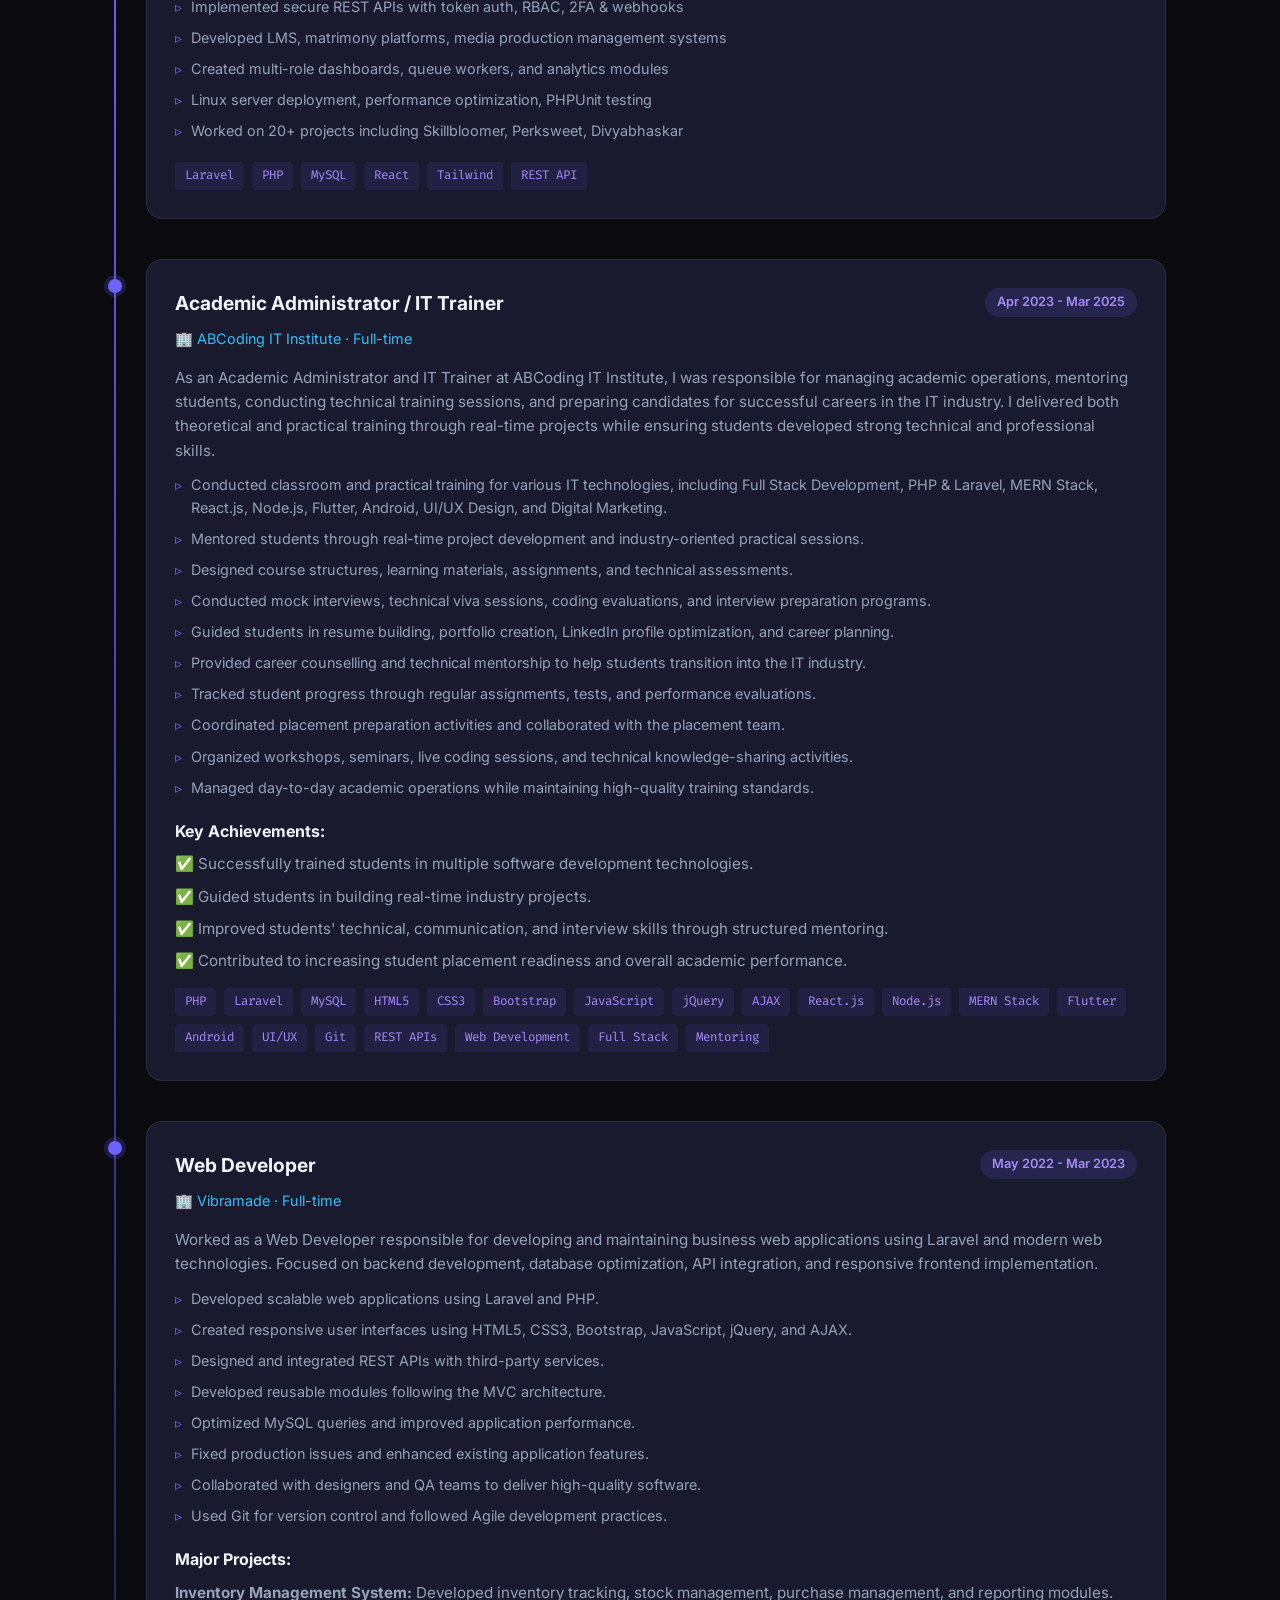
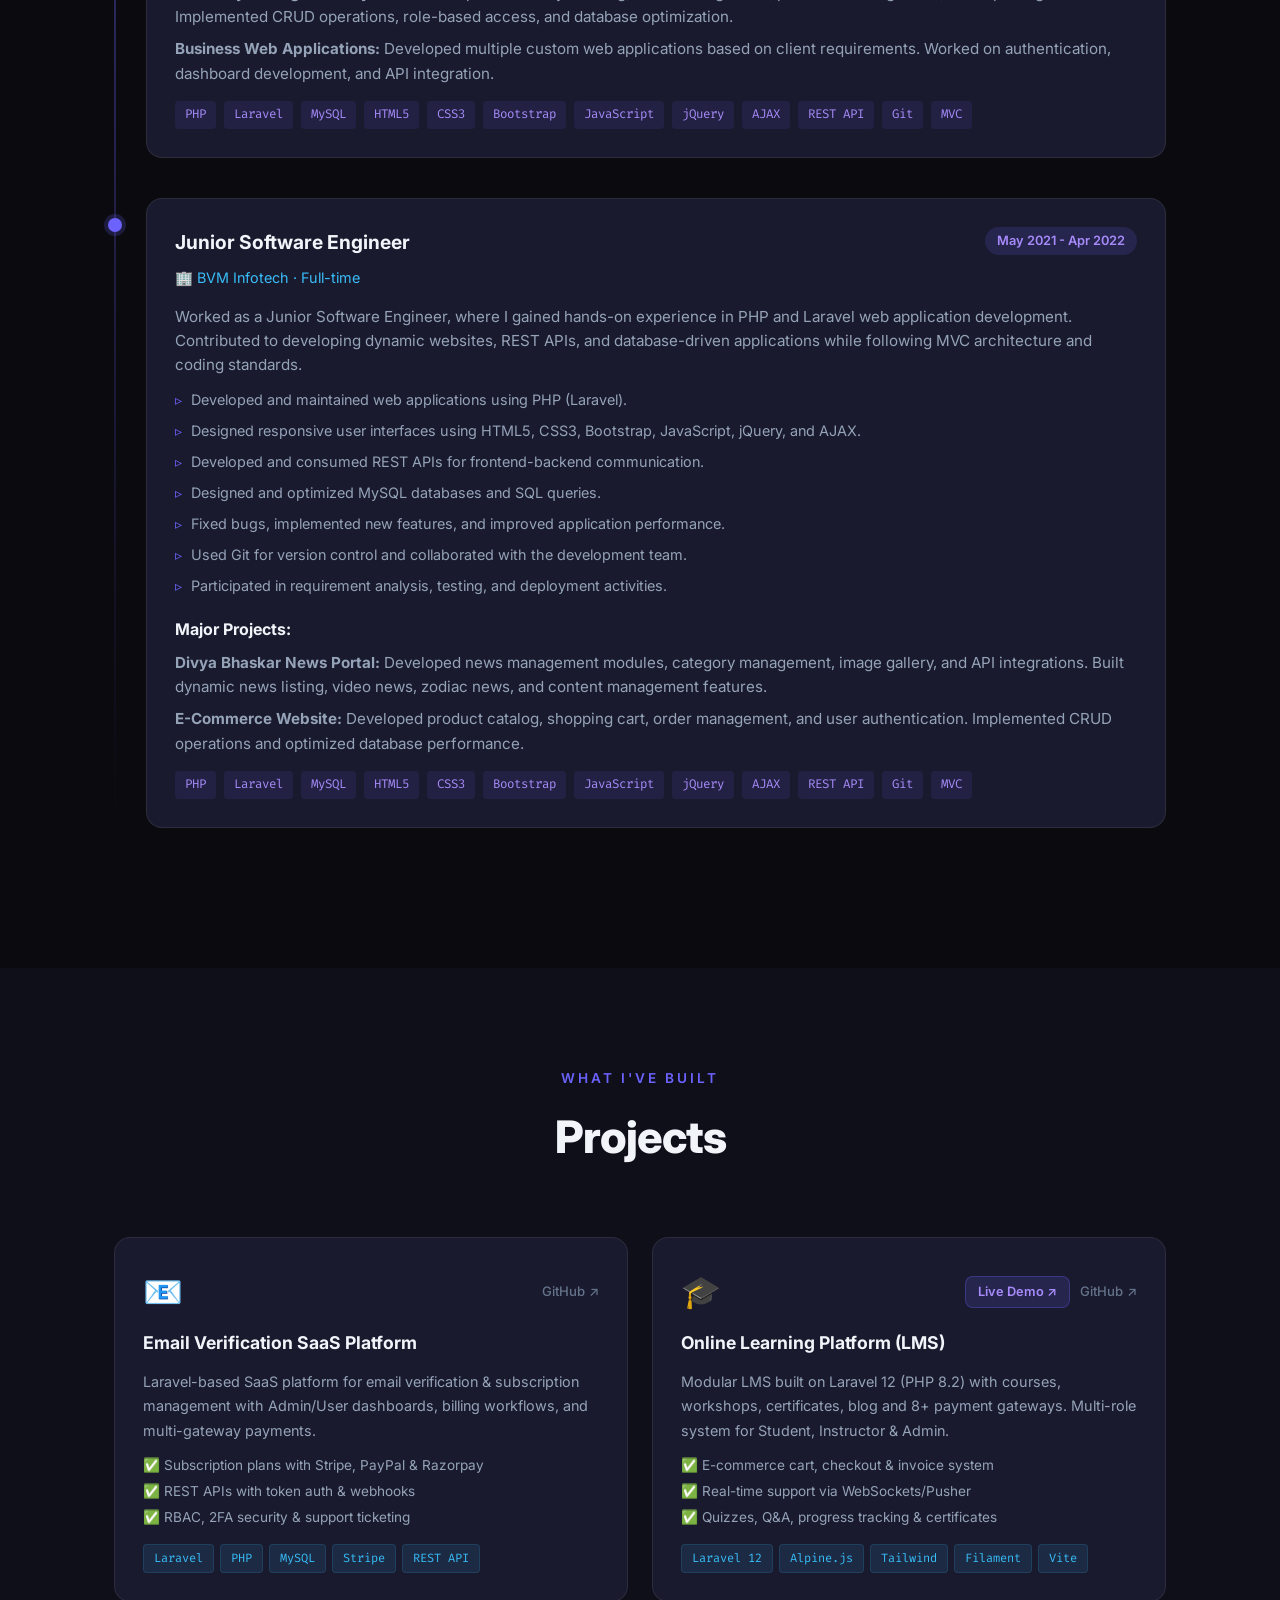
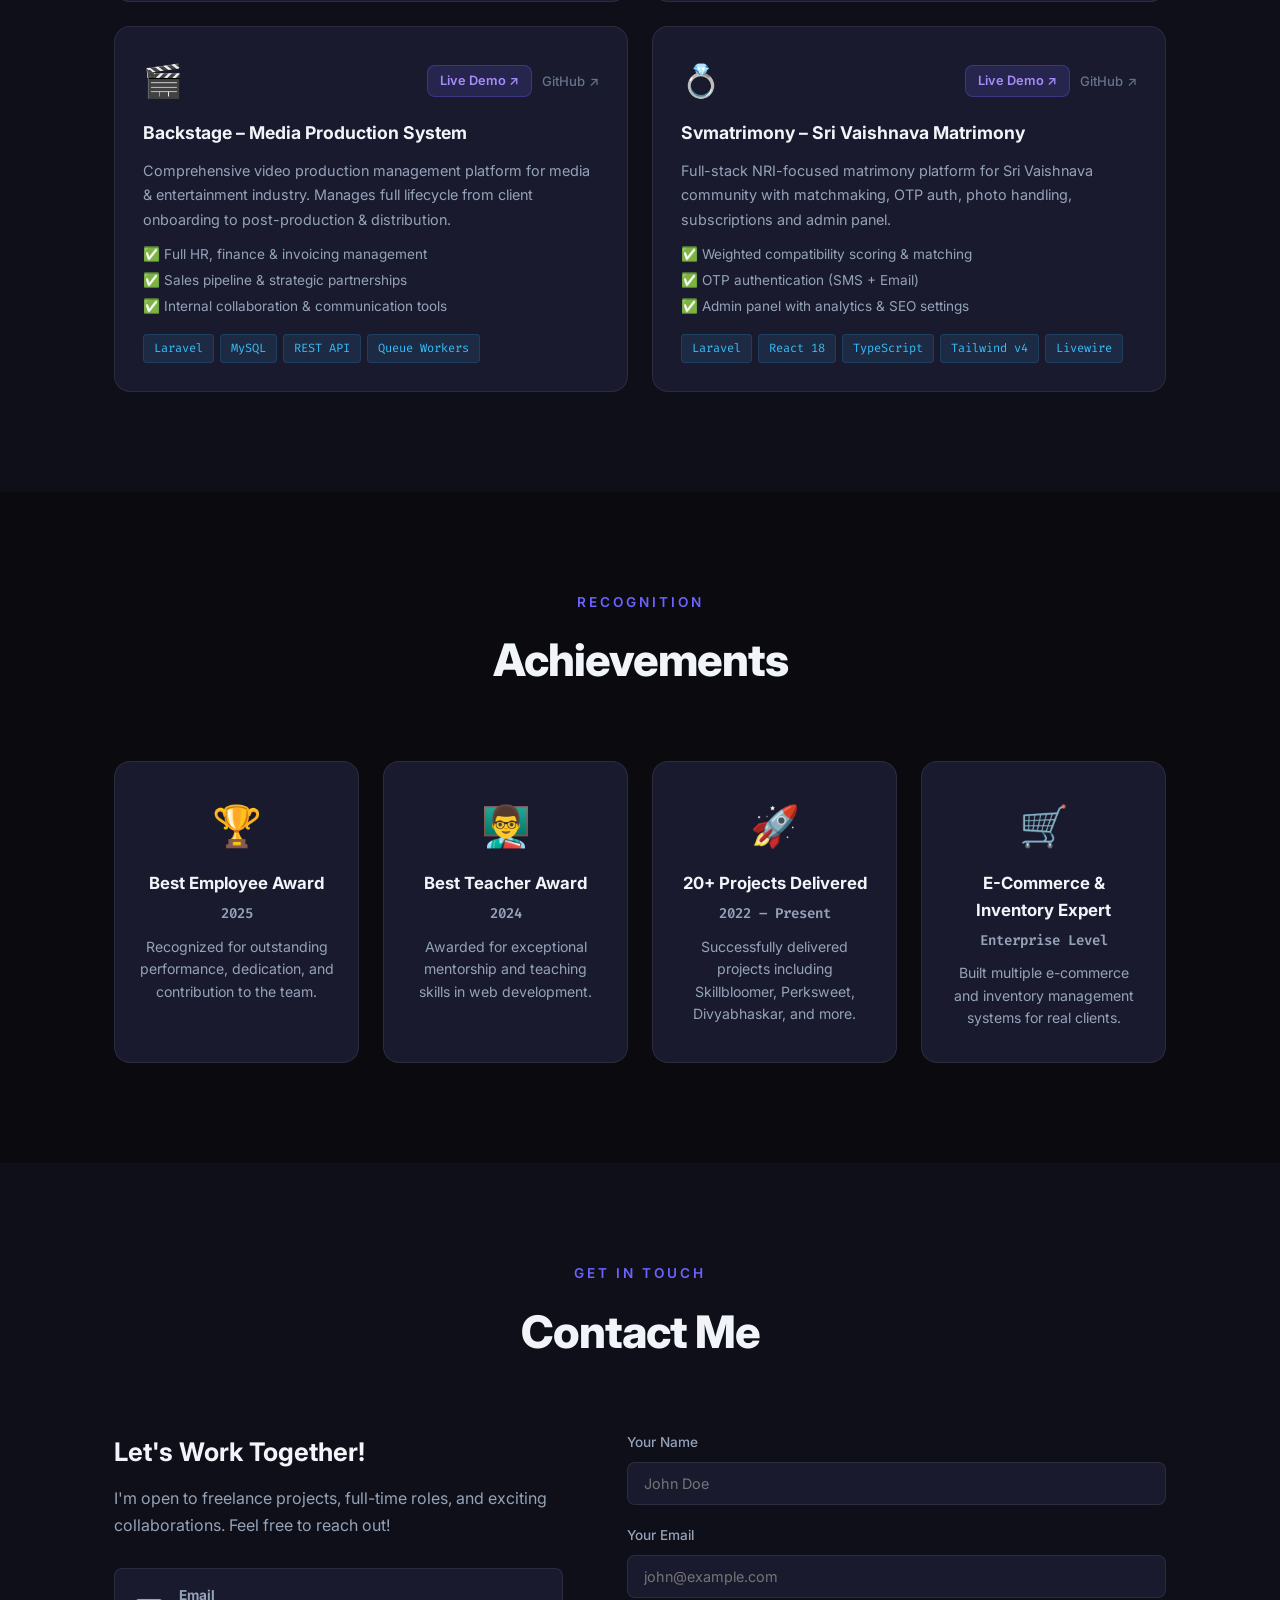
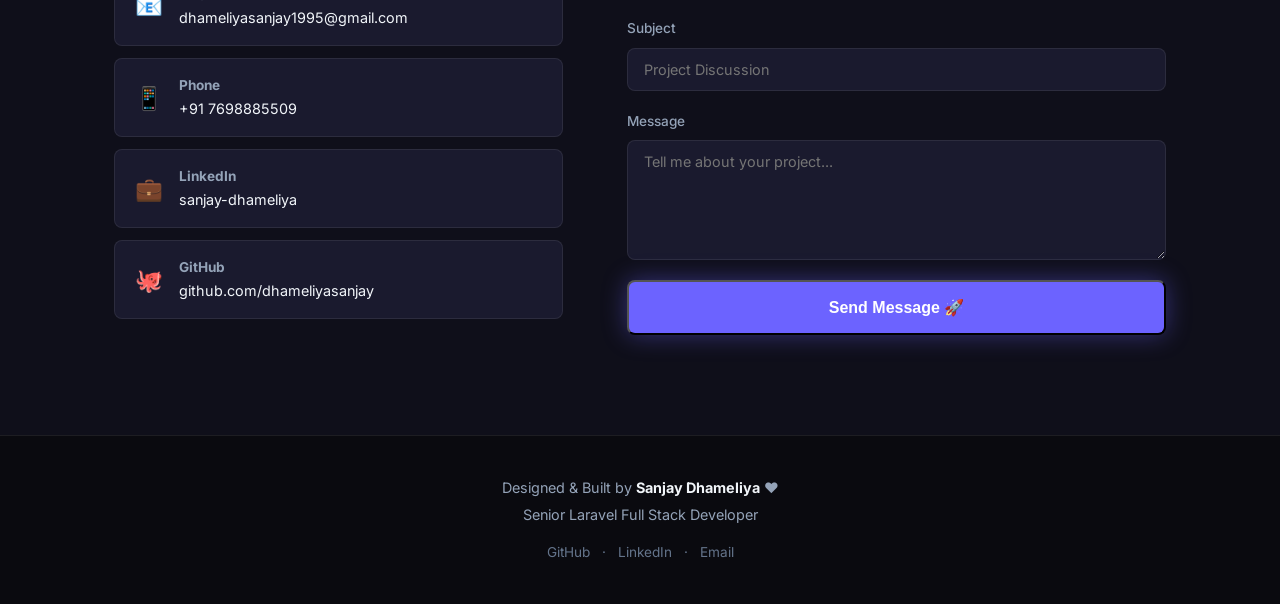
==== commit 29c8f80e: "imafge" ====
--- a/index.html
+++ b/index.html
@@ -90,7 +90,7 @@
         <div class="about-image reveal">
           <div class="about-avatar">
             <div class="avatar-inner">
-              <!-- <img src="images/s1.png" alt="Sanjay Dhameliya" class="avatar-img" /> -->
+              <img src="images/s1.png" alt="Sanjay Dhameliya" class="avatar-img" />
             </div>
           </div>
           <div class="about-socials">
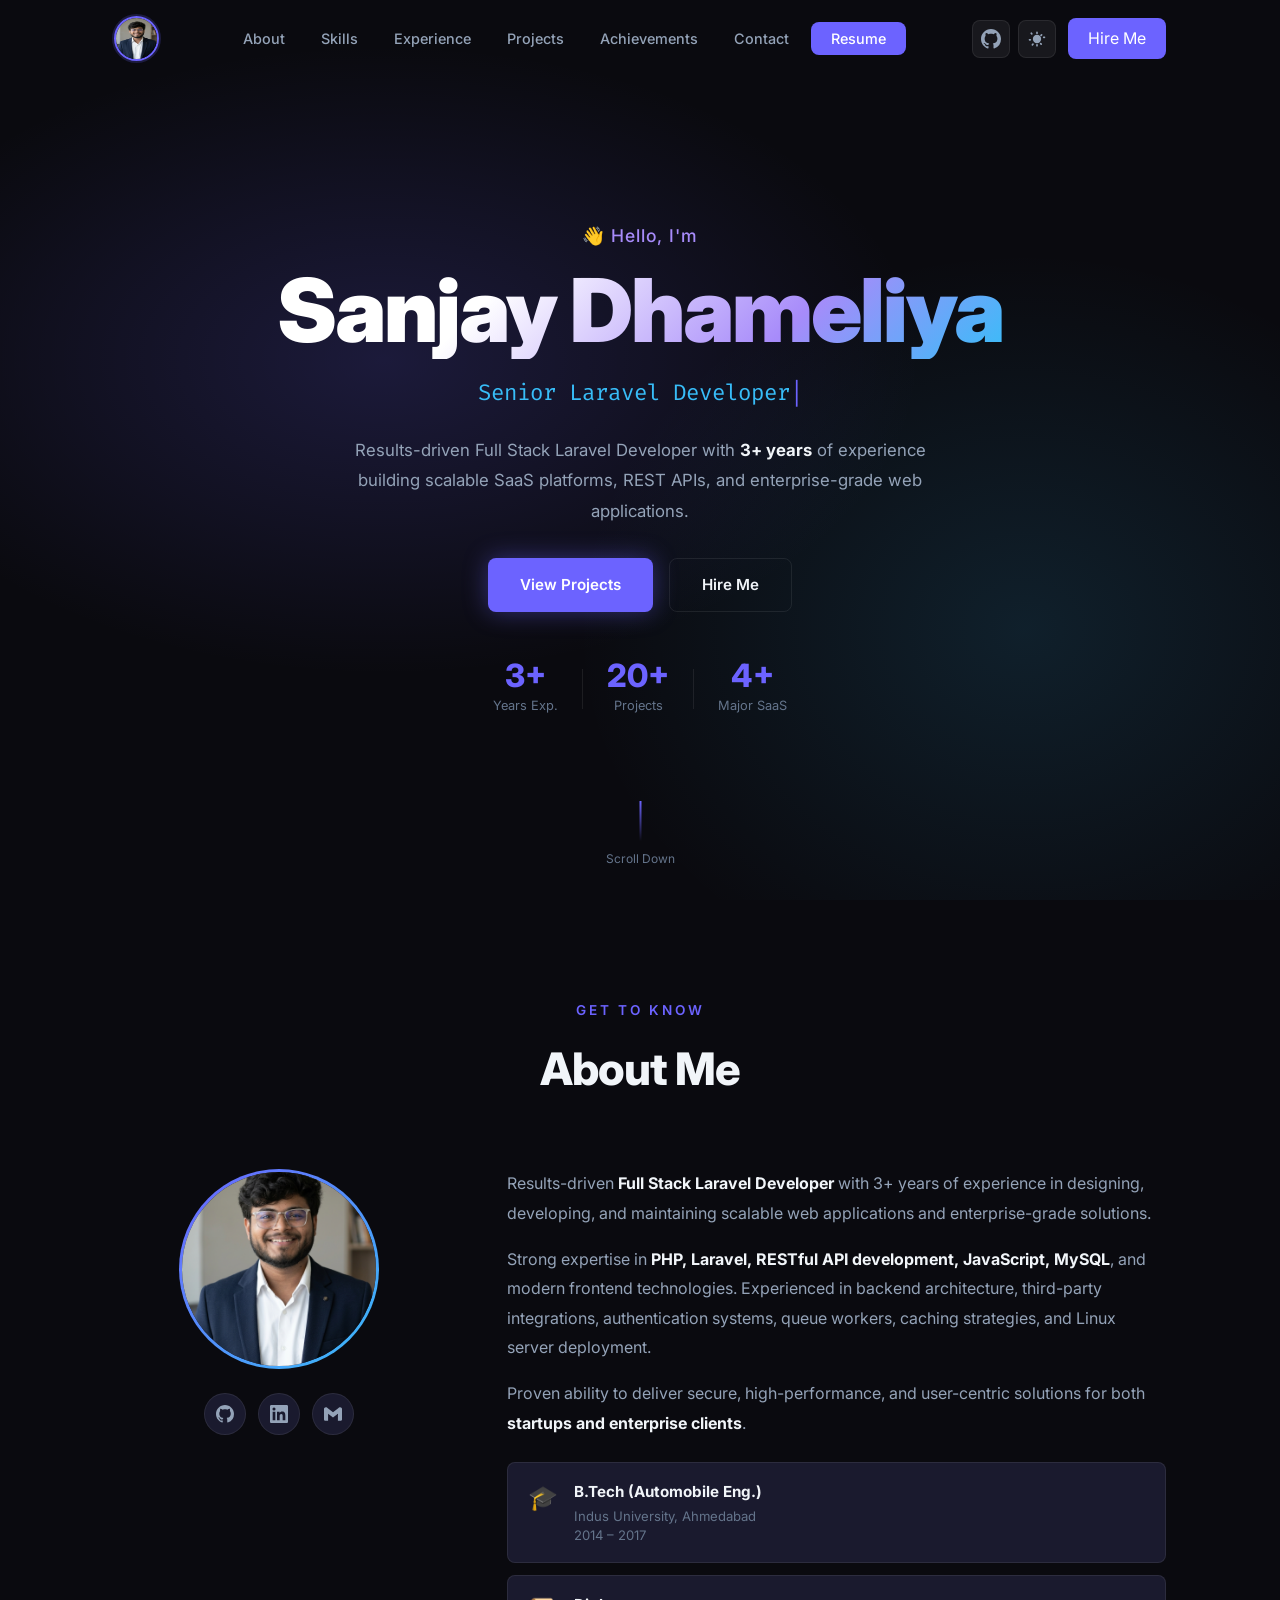
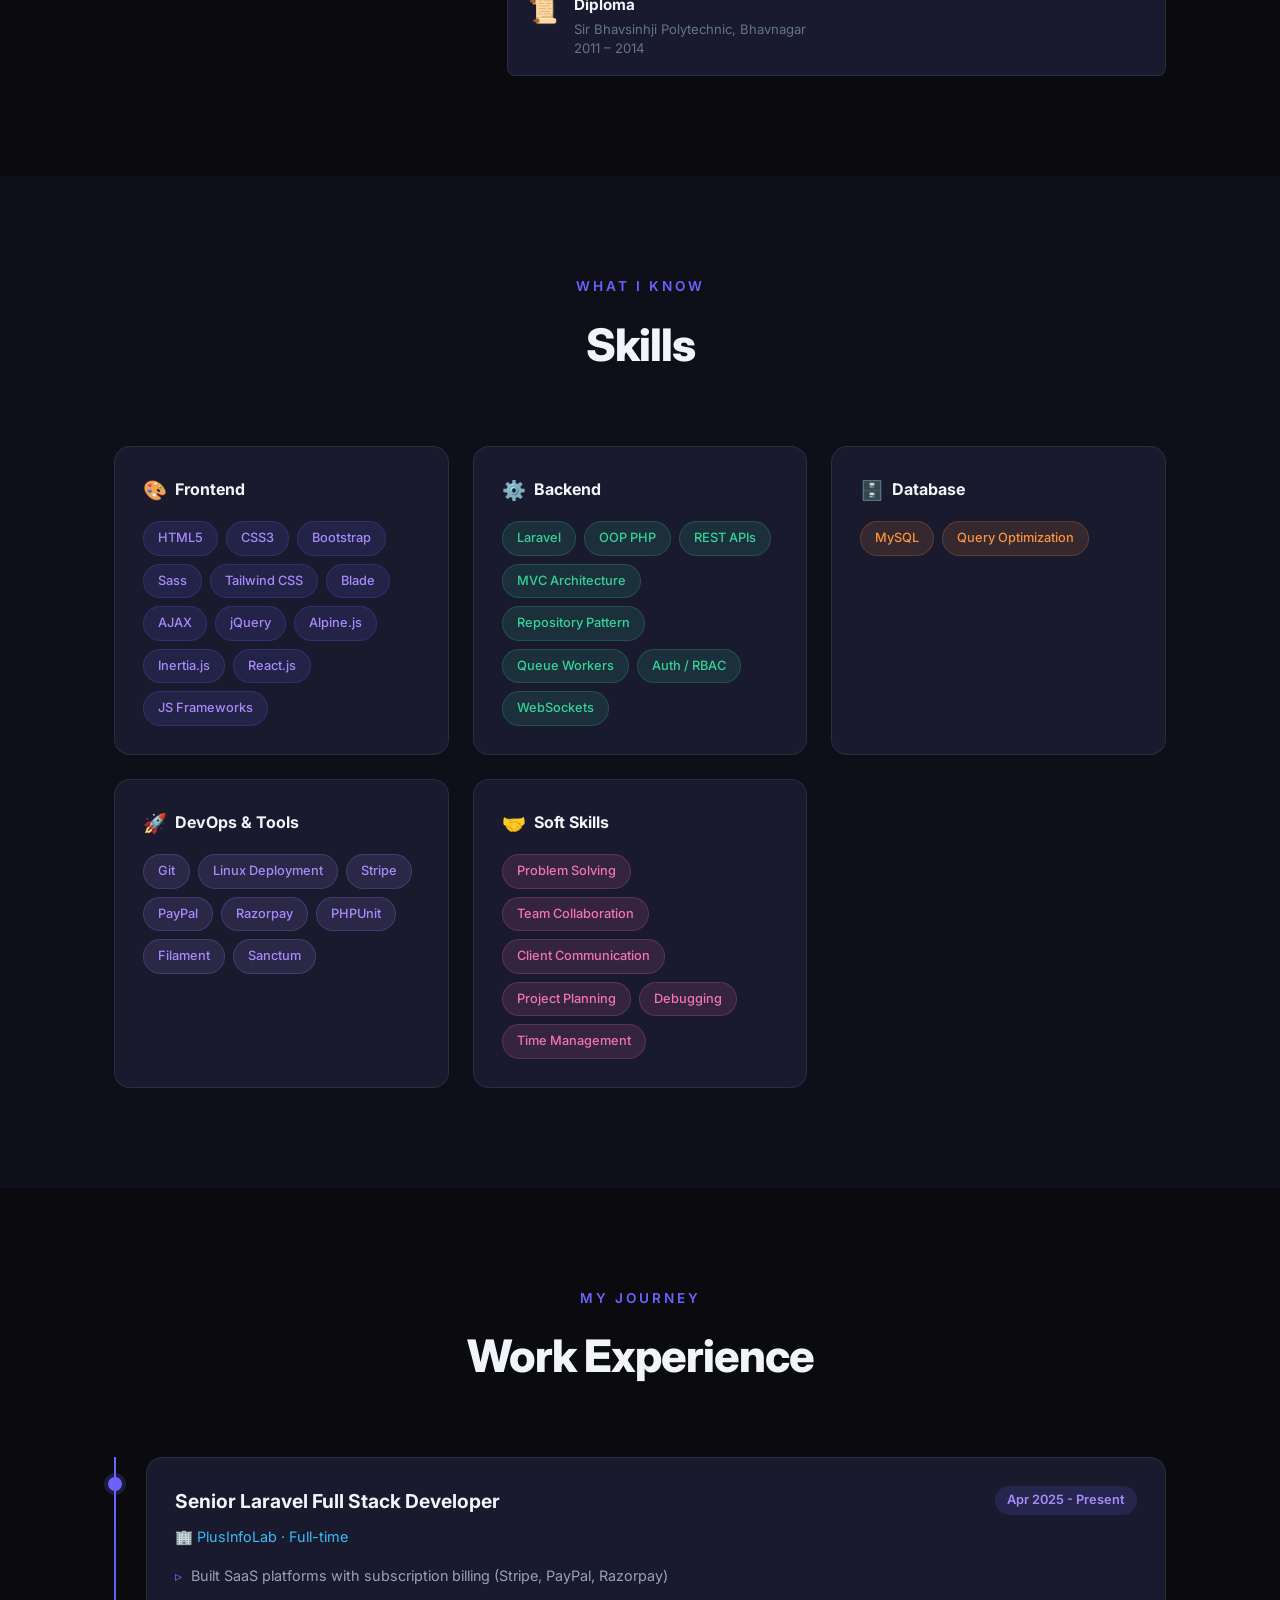
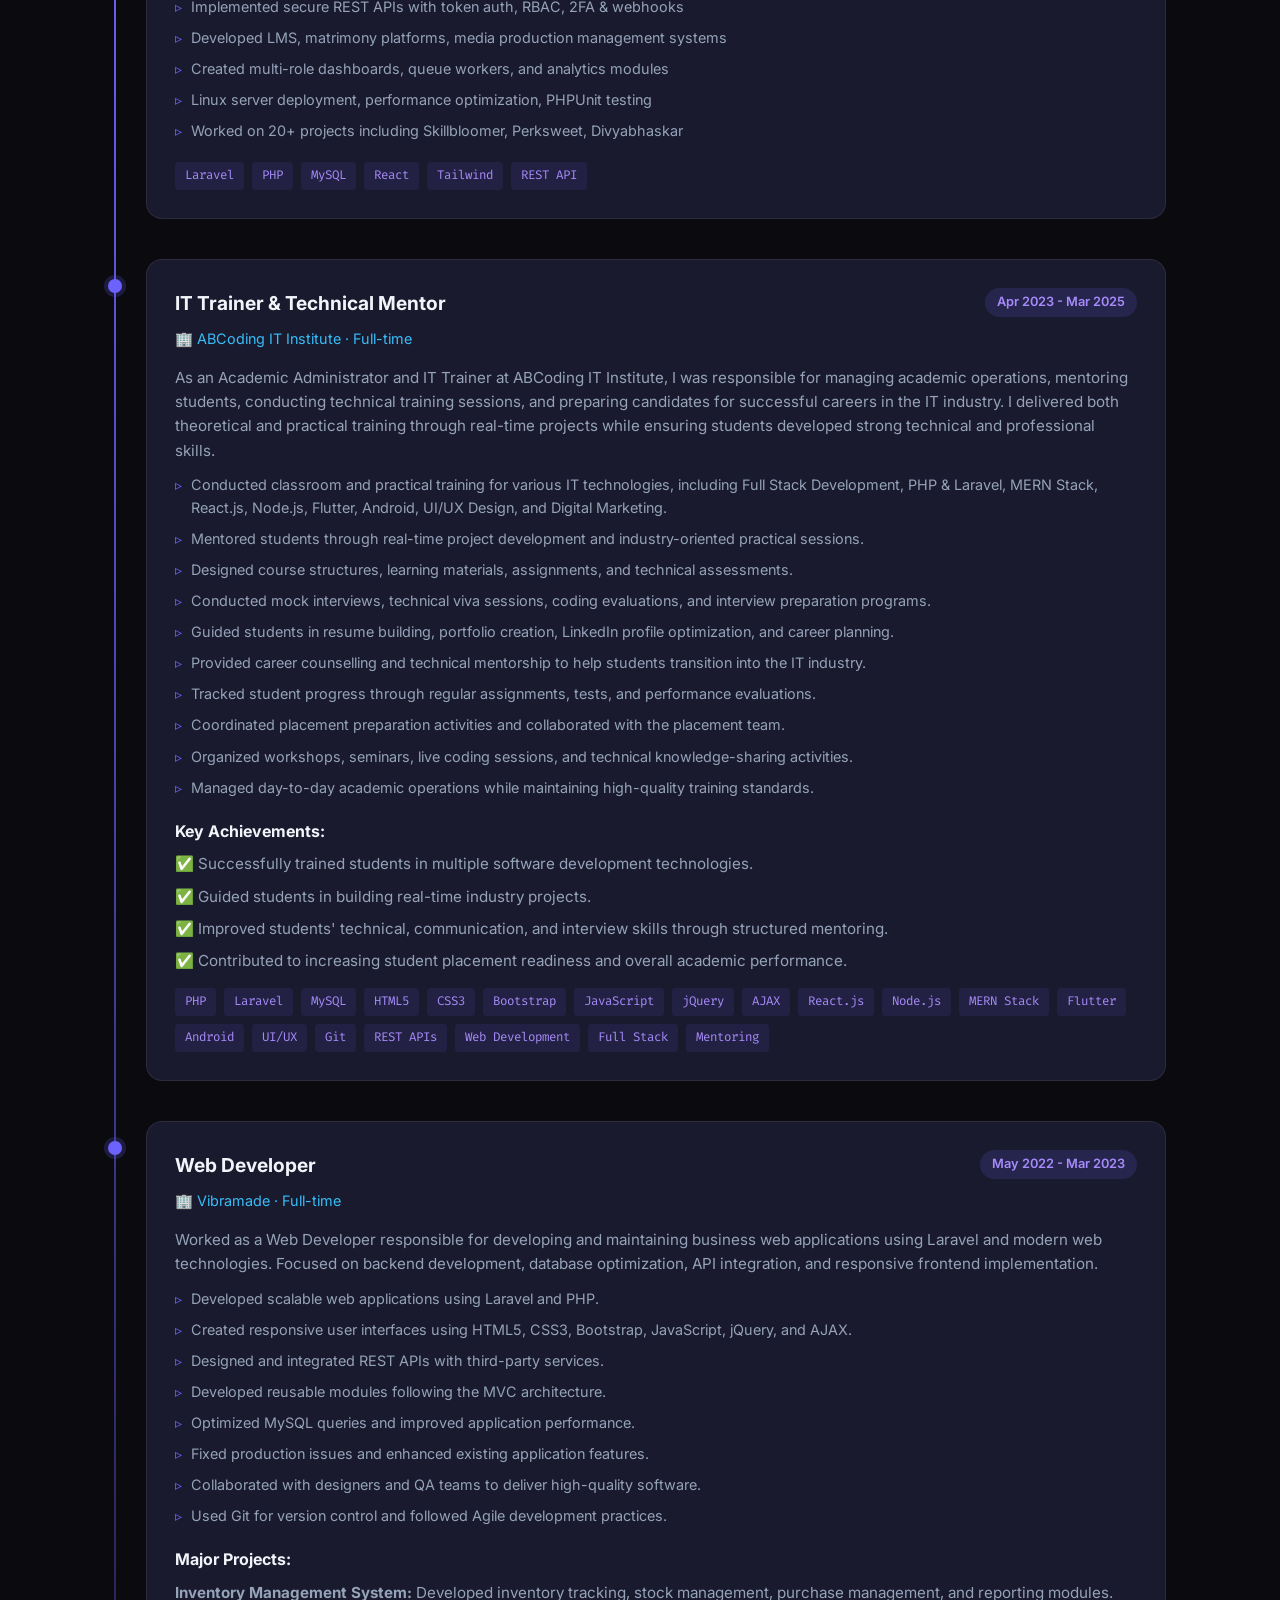
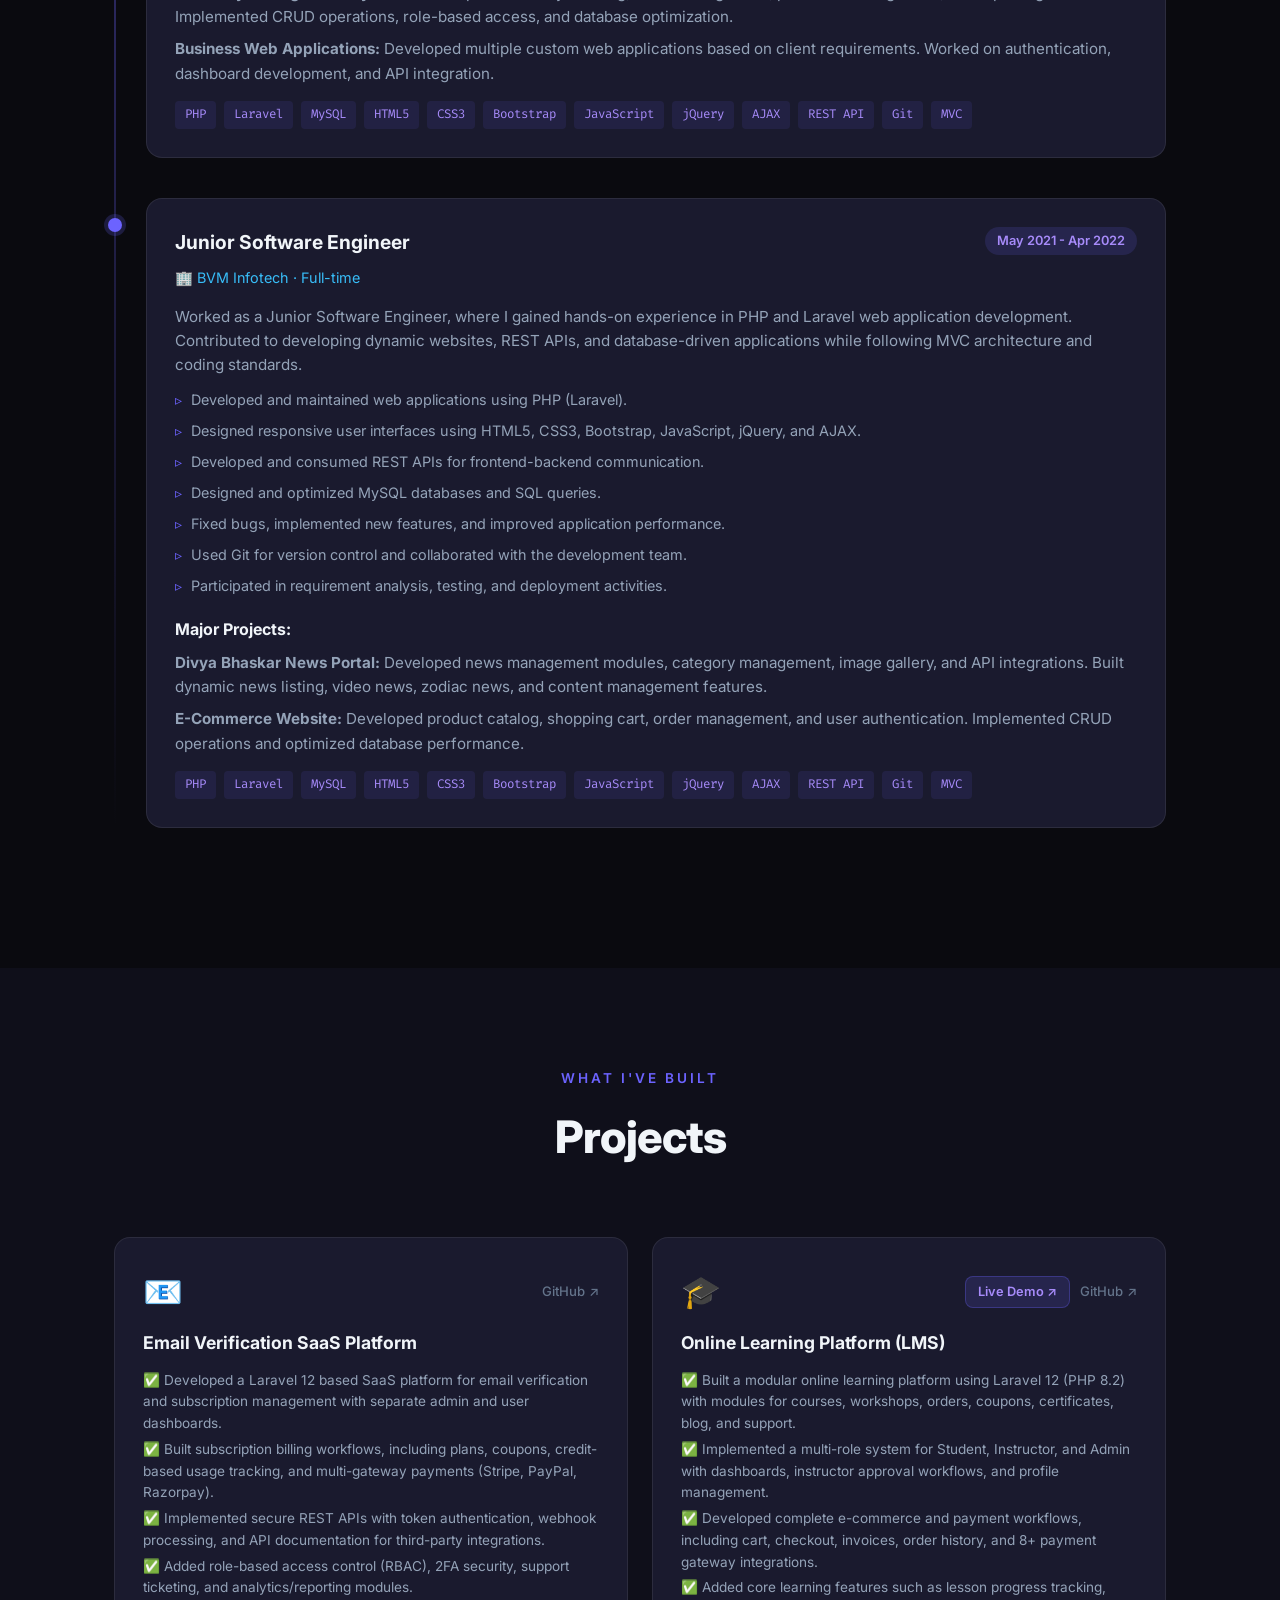
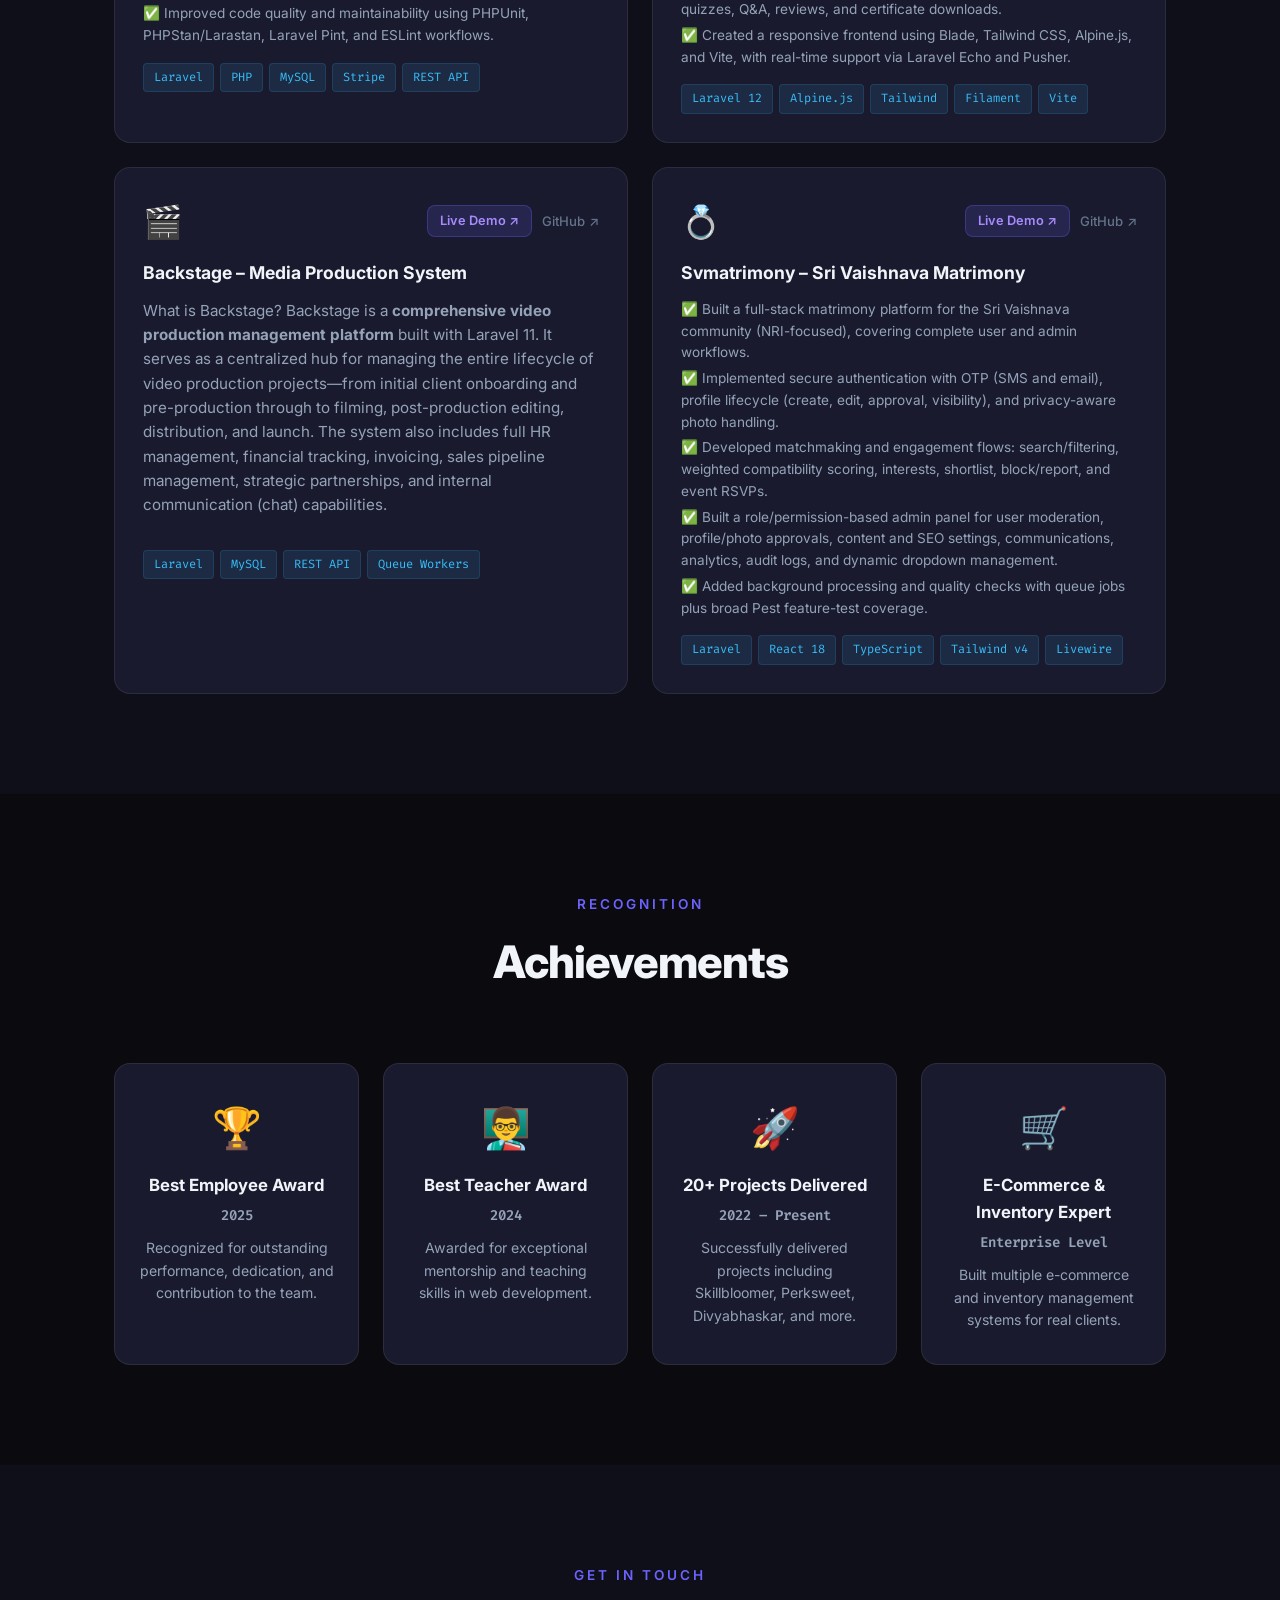
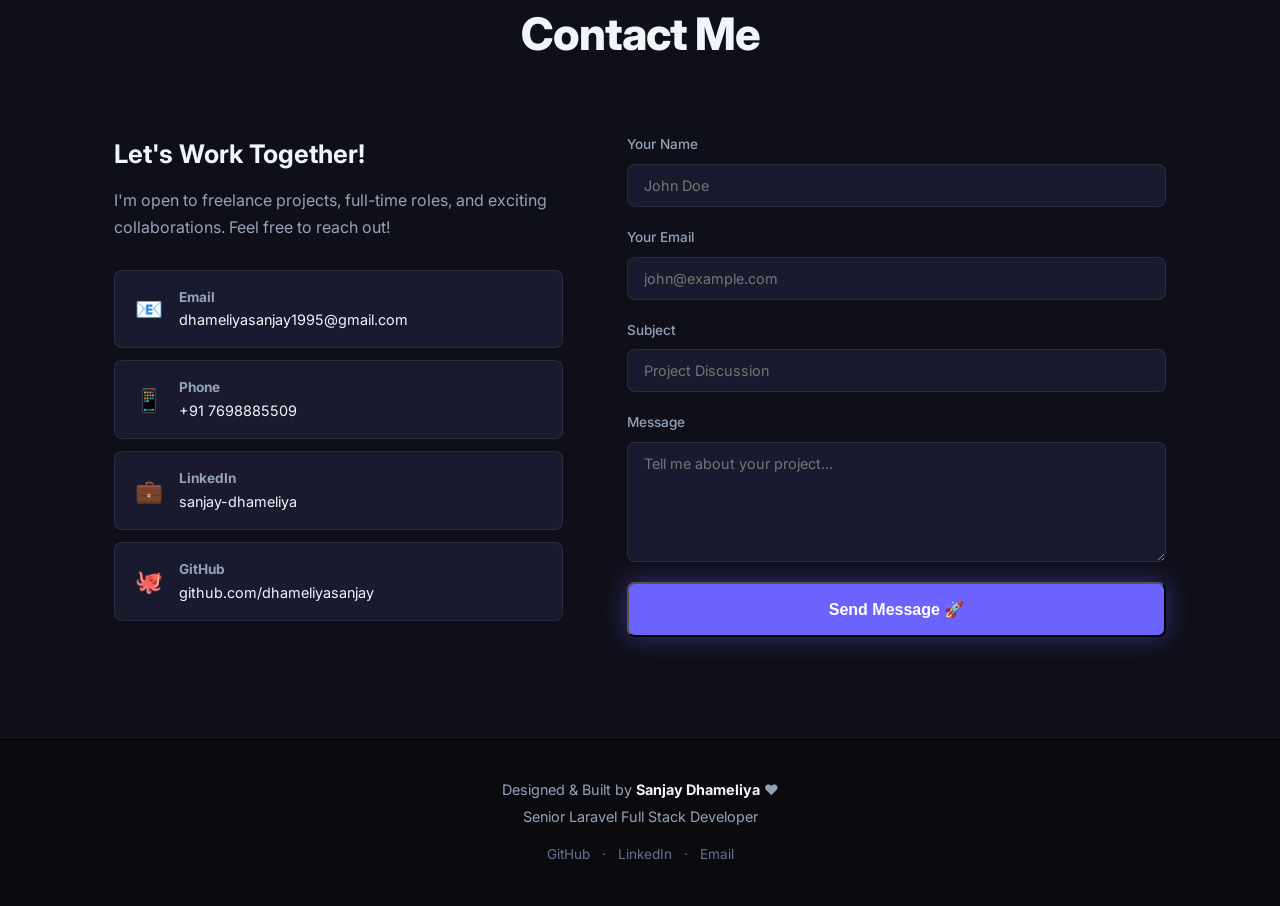
==== commit 9136a90b: "some changes" ====
--- a/index.html
+++ b/index.html
@@ -113,7 +113,7 @@
             <div class="about-card">
               <span class="about-card-icon">🎓</span>
               <div>
-                <strong>B.Tech Degree</strong>
+                <strong>B.Tech (Automobile Eng.)</strong>
                 <p>Indus University, Ahmedabad<br/>2014 – 2017</p>
               </div>
             </div>
@@ -144,7 +144,7 @@
             <span class="tag">HTML5</span><span class="tag">CSS3</span><span class="tag">Bootstrap</span>
             <span class="tag">Sass</span><span class="tag">Tailwind CSS</span><span class="tag">Blade</span>
             <span class="tag">AJAX</span><span class="tag">jQuery</span><span class="tag">Alpine.js</span>
-            <span class="tag">Inertia.js</span><span class="tag">React.js</span><span class="tag">Vibe Coding</span>
+            <span class="tag">Inertia.js</span><span class="tag">React.js</span><span class="tag">JS Frameworks</span>
           </div>
         </div>
         <div class="skill-group reveal">
@@ -217,7 +217,7 @@
           <div class="timeline-dot"></div>
           <div class="timeline-card">
             <div class="timeline-header">
-              <h3>Academic Administrator / IT Trainer</h3>
+              <h3>IT Trainer & Technical Mentor</h3>
               <span class="timeline-badge">Apr 2023 - Mar 2025</span>
             </div>
             <p class="timeline-company">🏢 ABCoding IT Institute · Full-time</p>
@@ -332,11 +332,12 @@
             </div>
           </div>
           <h3>Email Verification SaaS Platform</h3>
-          <p>Laravel-based SaaS platform for email verification & subscription management with Admin/User dashboards, billing workflows, and multi-gateway payments.</p>
           <ul class="project-features">
-            <li>✅ Subscription plans with Stripe, PayPal & Razorpay</li>
-            <li>✅ REST APIs with token auth & webhooks</li>
-            <li>✅ RBAC, 2FA security & support ticketing</li>
+            <li>✅ Developed a Laravel 12 based SaaS platform for email verification and subscription management with separate admin and user dashboards.</li>
+            <li>✅ Built subscription billing workflows, including plans, coupons, credit-based usage tracking, and multi-gateway payments (Stripe, PayPal, Razorpay).</li>
+            <li>✅ Implemented secure REST APIs with token authentication, webhook processing, and API documentation for third-party integrations.</li>
+            <li>✅ Added role-based access control (RBAC), 2FA security, support ticketing, and analytics/reporting modules.</li>
+            <li>✅ Improved code quality and maintainability using PHPUnit, PHPStan/Larastan, Laravel Pint, and ESLint workflows.</li>
           </ul>
           <div class="project-tech">
             <span>Laravel</span><span>PHP</span><span>MySQL</span><span>Stripe</span><span>REST API</span>
@@ -352,11 +353,12 @@
             </div>
           </div>
           <h3>Online Learning Platform (LMS)</h3>
-          <p>Modular LMS built on Laravel 12 (PHP 8.2) with courses, workshops, certificates, blog and 8+ payment gateways. Multi-role system for Student, Instructor & Admin.</p>
           <ul class="project-features">
-            <li>✅ E-commerce cart, checkout & invoice system</li>
-            <li>✅ Real-time support via WebSockets/Pusher</li>
-            <li>✅ Quizzes, Q&A, progress tracking & certificates</li>
+            <li>✅ Built a modular online learning platform using Laravel 12 (PHP 8.2) with modules for courses, workshops, orders, coupons, certificates, blog, and support.</li>
+            <li>✅ Implemented a multi-role system for Student, Instructor, and Admin with dashboards, instructor approval workflows, and profile management.</li>
+            <li>✅ Developed complete e-commerce and payment workflows, including cart, checkout, invoices, order history, and 8+ payment gateway integrations.</li>
+            <li>✅ Added core learning features such as lesson progress tracking, quizzes, Q&A, reviews, and certificate downloads.</li>
+            <li>✅ Created a responsive frontend using Blade, Tailwind CSS, Alpine.js, and Vite, with real-time support via Laravel Echo and Pusher.</li>
           </ul>
           <div class="project-tech">
             <span>Laravel 12</span><span>Alpine.js</span><span>Tailwind</span><span>Filament</span><span>Vite</span>
@@ -372,12 +374,7 @@
             </div>
           </div>
           <h3>Backstage – Media Production System</h3>
-          <p>Comprehensive video production management platform for media & entertainment industry. Manages full lifecycle from client onboarding to post-production & distribution.</p>
-          <ul class="project-features">
-            <li>✅ Full HR, finance & invoicing management</li>
-            <li>✅ Sales pipeline & strategic partnerships</li>
-            <li>✅ Internal collaboration & communication tools</li>
-          </ul>
+          <p style="margin-bottom: 1rem; color: var(--text2); font-size: 0.95rem; line-height: 1.6;">What is Backstage? Backstage is a <strong>comprehensive video production management platform</strong> built with Laravel 11. It serves as a centralized hub for managing the entire lifecycle of video production projects—from initial client onboarding and pre-production through to filming, post-production editing, distribution, and launch. The system also includes full HR management, financial tracking, invoicing, sales pipeline management, strategic partnerships, and internal communication (chat) capabilities.</p>
           <div class="project-tech">
             <span>Laravel</span><span>MySQL</span><span>REST API</span><span>Queue Workers</span>
           </div>
@@ -392,11 +389,12 @@
             </div>
           </div>
           <h3>Svmatrimony – Sri Vaishnava Matrimony</h3>
-          <p>Full-stack NRI-focused matrimony platform for Sri Vaishnava community with matchmaking, OTP auth, photo handling, subscriptions and admin panel.</p>
           <ul class="project-features">
-            <li>✅ Weighted compatibility scoring & matching</li>
-            <li>✅ OTP authentication (SMS + Email)</li>
-            <li>✅ Admin panel with analytics & SEO settings</li>
+            <li>✅ Built a full-stack matrimony platform for the Sri Vaishnava community (NRI-focused), covering complete user and admin workflows.</li>
+            <li>✅ Implemented secure authentication with OTP (SMS and email), profile lifecycle (create, edit, approval, visibility), and privacy-aware photo handling.</li>
+            <li>✅ Developed matchmaking and engagement flows: search/filtering, weighted compatibility scoring, interests, shortlist, block/report, and event RSVPs.</li>
+            <li>✅ Built a role/permission-based admin panel for user moderation, profile/photo approvals, content and SEO settings, communications, analytics, audit logs, and dynamic dropdown management.</li>
+            <li>✅ Added background processing and quality checks with queue jobs plus broad Pest feature-test coverage.</li>
           </ul>
           <div class="project-tech">
             <span>Laravel</span><span>React 18</span><span>TypeScript</span><span>Tailwind v4</span><span>Livewire</span>
